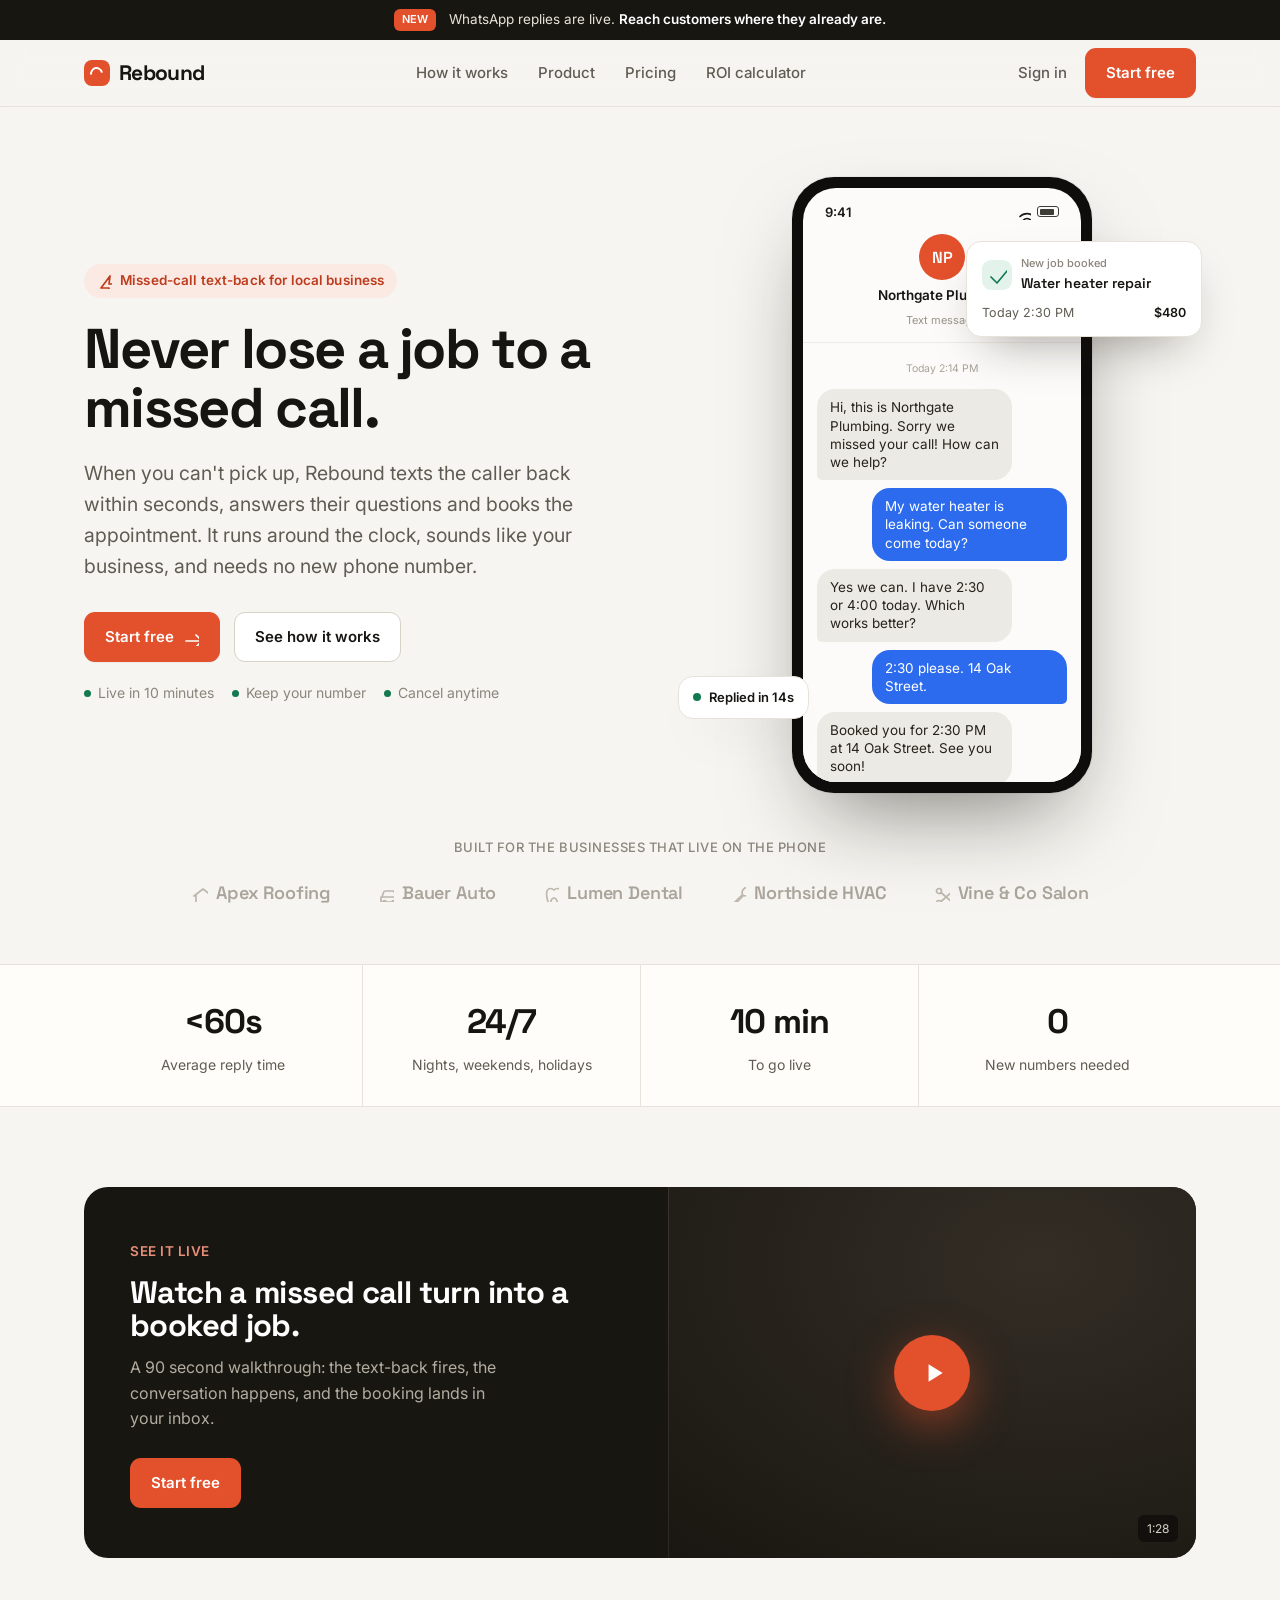
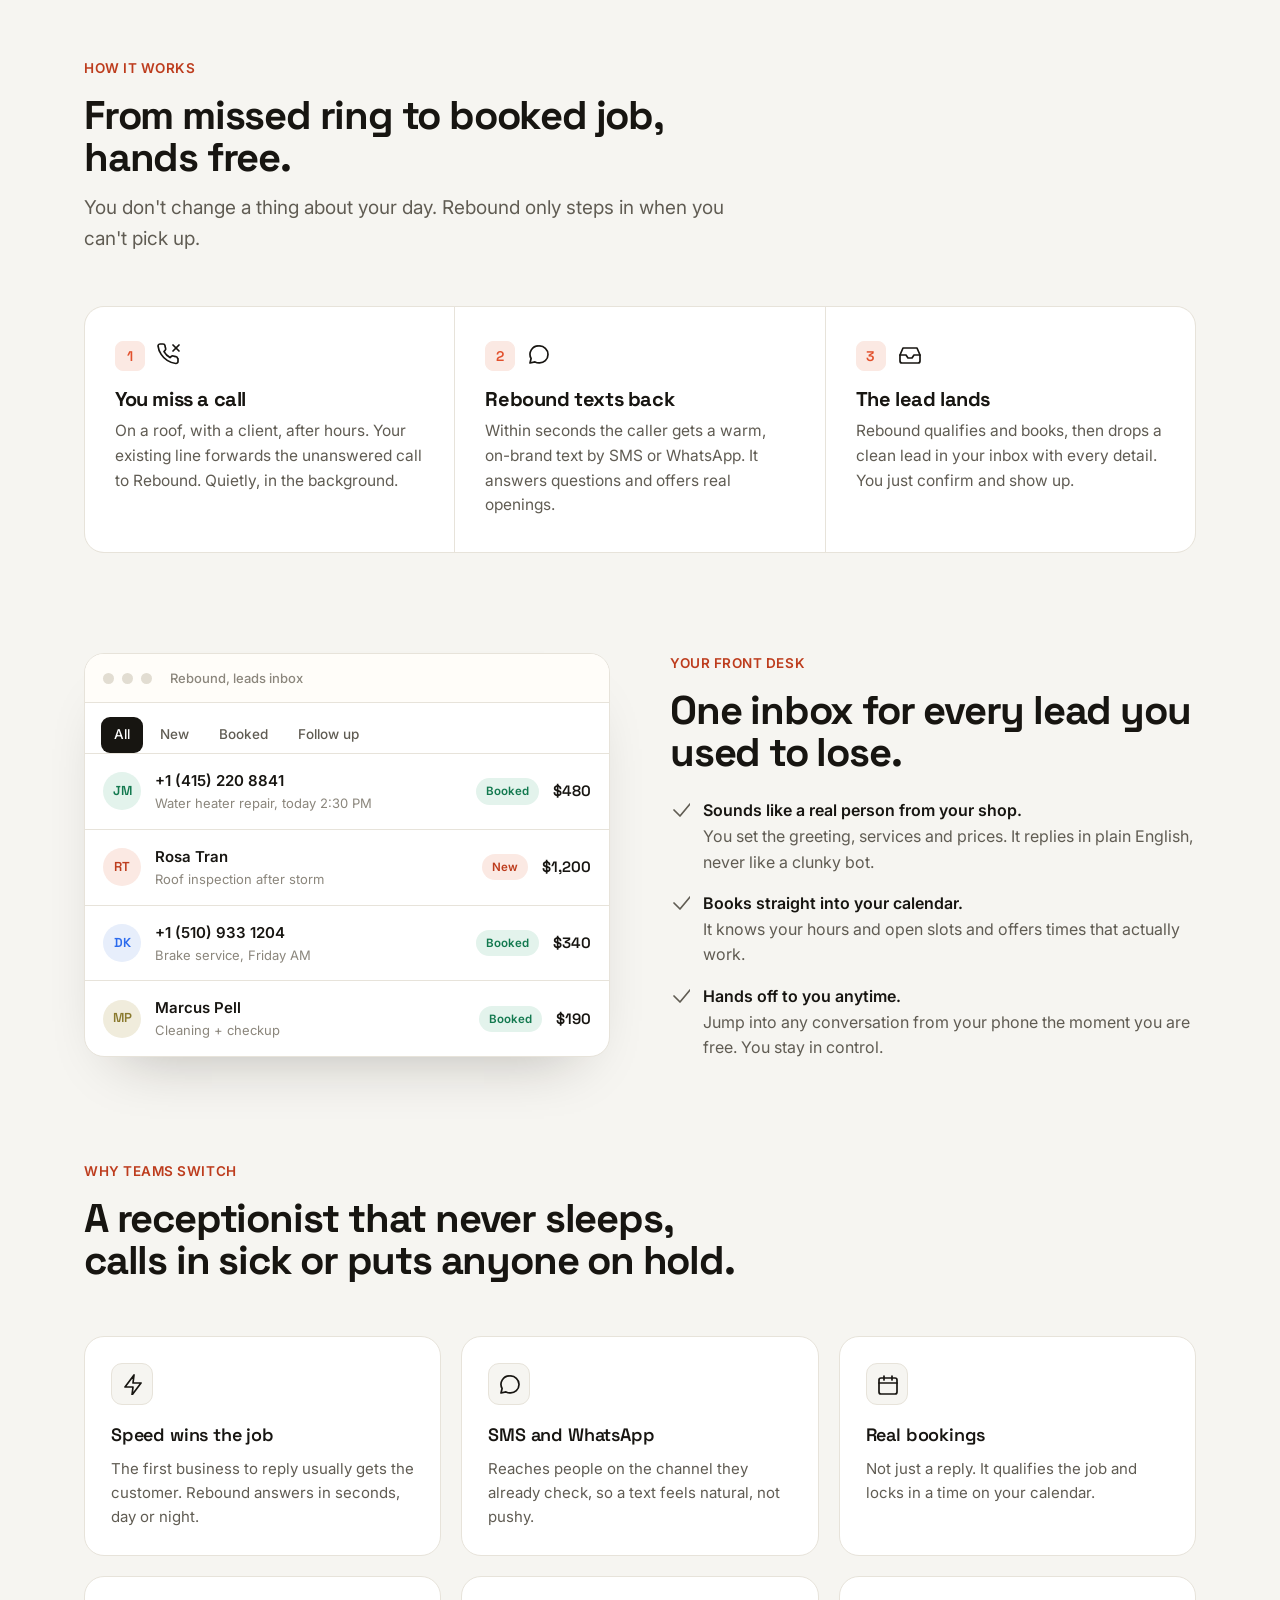
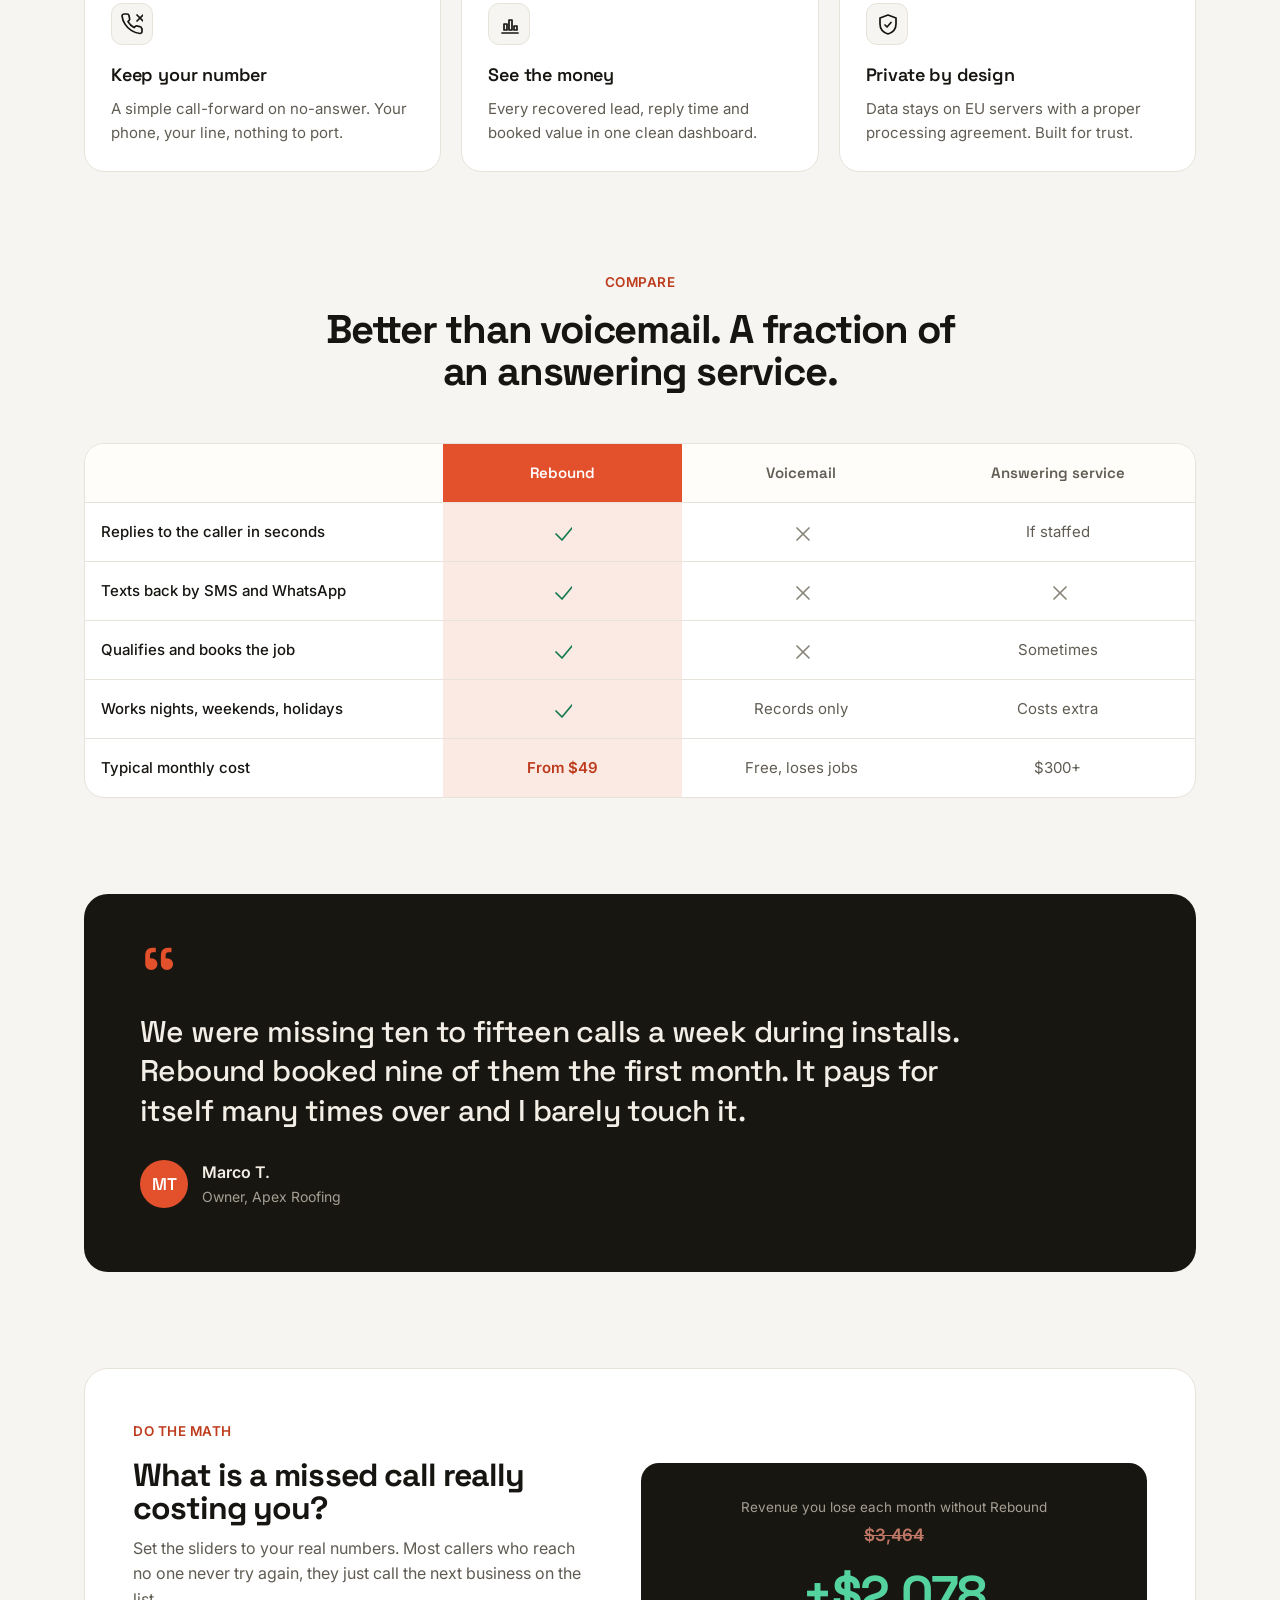
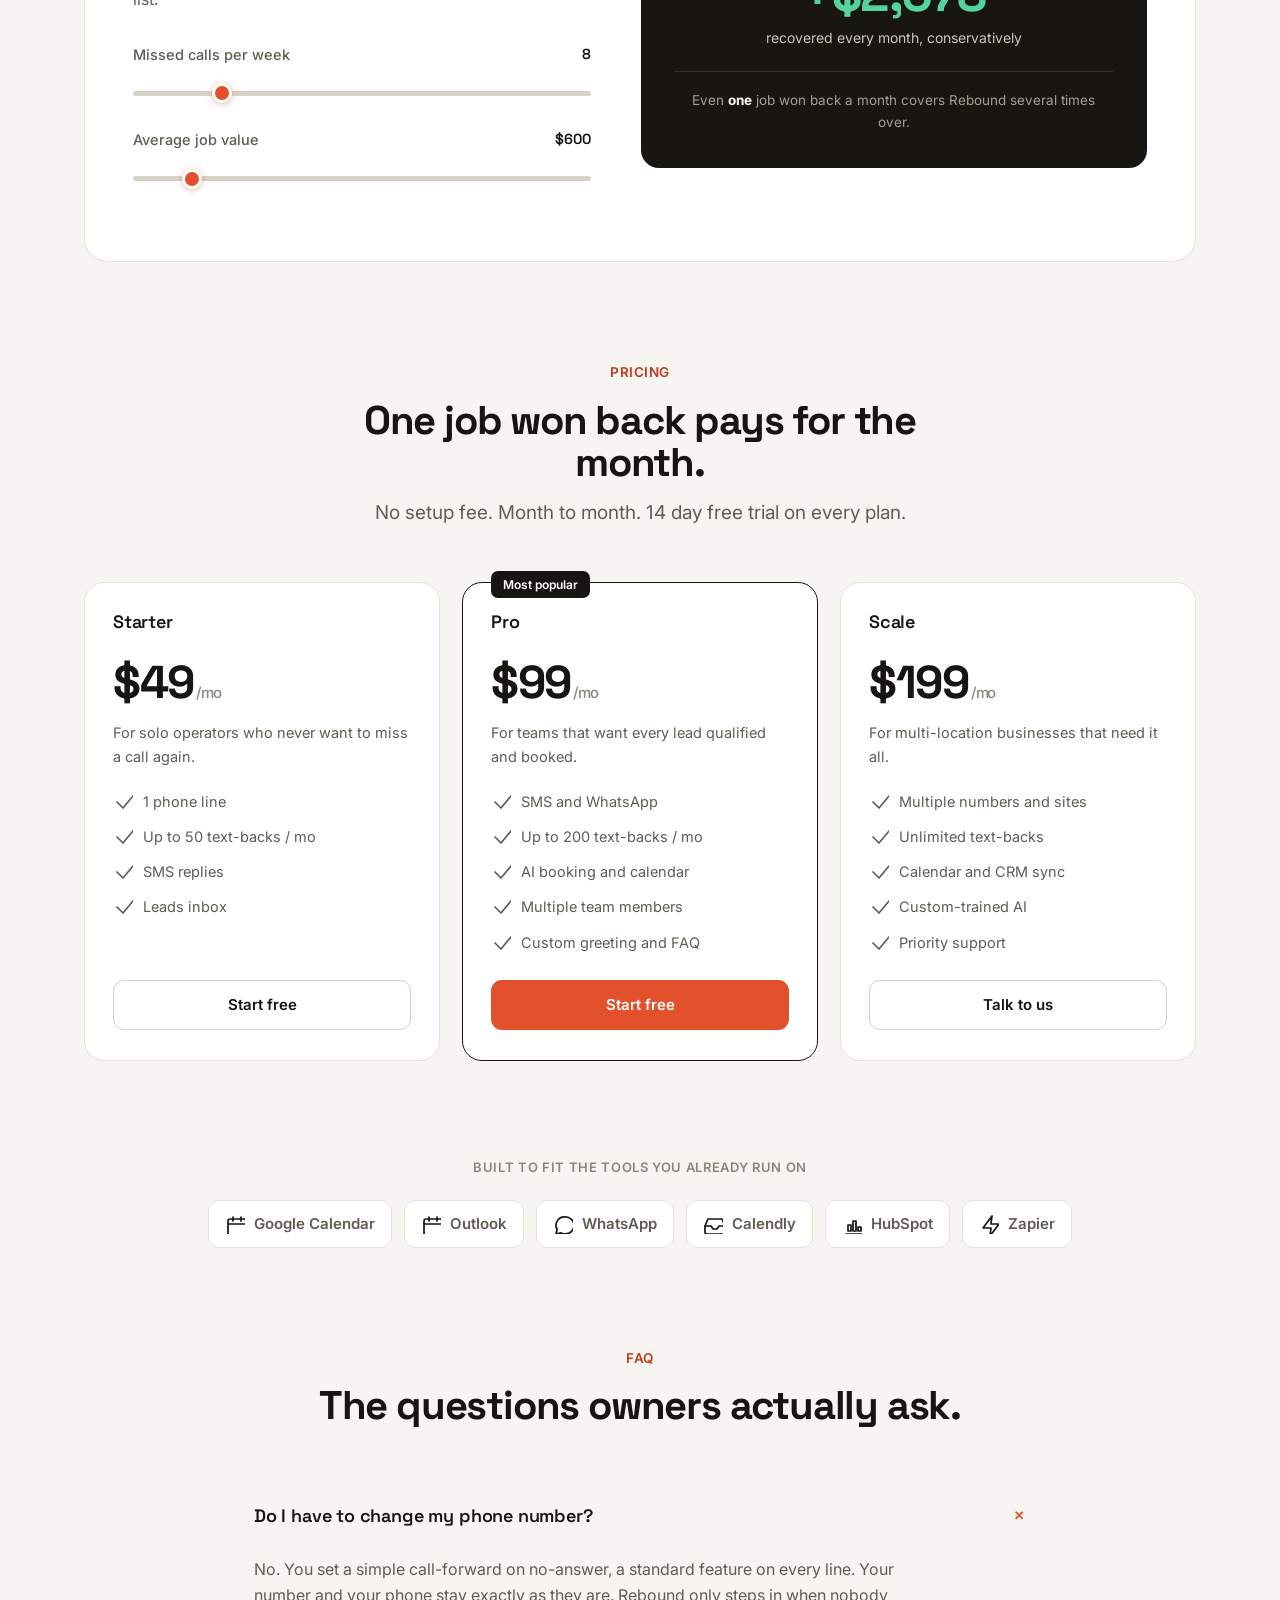
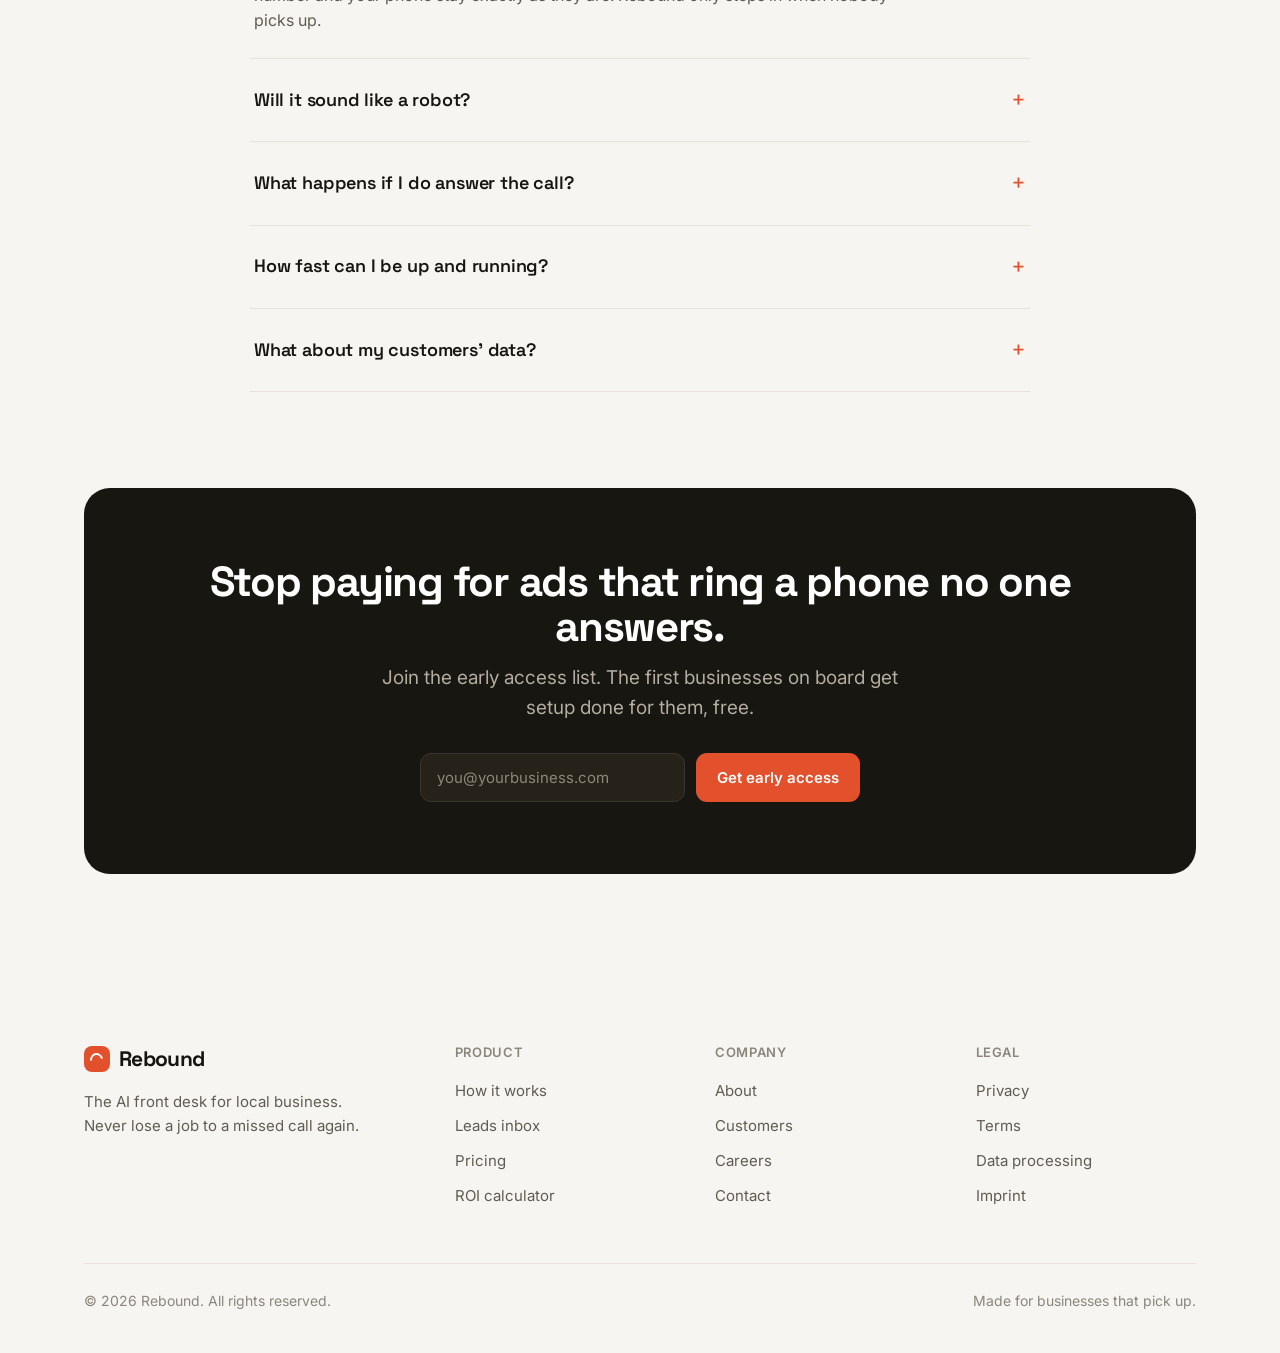
==== index.html @ f041dcb1 "Add Rebound landing page Co-Authored-By: Claude Opus 4.8 <noreply@anthropic.com>" ====
<!DOCTYPE html>
<html lang="en">
<head>
<meta charset="utf-8">
<meta name="viewport" content="width=device-width, initial-scale=1">
<title>Rebound - Never lose a job to a missed call</title>
<meta name="description" content="When you can't pick up, Rebound texts the caller back in seconds, answers their questions and books the job. Works 24/7, sounds like your business, no new phone number.">
<link rel="preconnect" href="https://fonts.googleapis.com">
<link rel="preconnect" href="https://fonts.gstatic.com" crossorigin>
<link href="https://fonts.googleapis.com/css2?family=Inter:wght@400;500;600&family=Space+Grotesk:wght@500;600;700&display=swap" rel="stylesheet">
<style>
  :root{
    --paper:#f6f5f1; --surface:#fff; --raise:#fffdf9;
    --ink:#171511; --ink2:#605c53; --ink3:#8b867c;
    --line:#e7e3da; --line2:#d8d3c7;
    --accent:#e2502c; --accent-d:#bd3c1d; --accent-soft:#fbe9e3;
    --money:#13794f; --money-soft:#e3f3ec;
    --dark:#181611; --dark2:#211e18;
    --r:14px; --rl:20px;
    --disp:"Space Grotesk",-apple-system,Segoe UI,sans-serif;
    --sans:"Inter",-apple-system,BlinkMacSystemFont,Segoe UI,Roboto,sans-serif;
  }
  *{box-sizing:border-box;margin:0;padding:0}
  html{scroll-behavior:smooth}
  body{font-family:var(--sans);color:var(--ink);background:var(--paper);line-height:1.6;
    -webkit-font-smoothing:antialiased;font-size:17px}
  a{color:inherit;text-decoration:none}
  .wrap{max-width:1160px;margin:0 auto;padding:0 24px}
  h1,h2,h3,.disp{font-family:var(--disp);letter-spacing:-.02em;font-weight:700;line-height:1.05}
  .ico{width:20px;height:20px;stroke:currentColor;stroke-width:1.7;fill:none;stroke-linecap:round;stroke-linejoin:round;flex:none}

  .btn{display:inline-flex;align-items:center;gap:8px;font-family:var(--sans);font-weight:600;
    font-size:15px;padding:12px 20px;border-radius:11px;border:1px solid transparent;cursor:pointer;
    transition:transform .12s ease, background .12s, box-shadow .12s;white-space:nowrap}
  .btn.primary{background:var(--accent);color:#fff;box-shadow:0 1px 0 rgba(0,0,0,.04)}
  .btn.primary:hover{background:var(--accent-d);transform:translateY(-1px)}
  .btn.line{background:var(--surface);color:var(--ink);border-color:var(--line2)}
  .btn.line:hover{border-color:var(--ink3);transform:translateY(-1px)}
  .btn.ghost{background:transparent;color:var(--ink);padding-left:0}

  .anno{background:var(--dark);color:#e8e4da;font-size:13.5px;text-align:center;padding:9px 16px}
  .anno b{color:#fff;font-weight:600}
  .anno .tag{display:inline-block;background:var(--accent);color:#fff;font-size:11px;font-weight:600;
    padding:2px 8px;border-radius:6px;margin-right:9px;vertical-align:1px;letter-spacing:.02em}

  header.nav{position:sticky;top:0;z-index:60;background:rgba(246,245,241,.82);
    backdrop-filter:blur(12px);border-bottom:1px solid var(--line)}
  .nav .row{display:flex;align-items:center;justify-content:space-between;height:66px}
  .brand{display:flex;align-items:center;gap:9px;font-family:var(--disp);font-weight:700;font-size:21px;letter-spacing:-.03em}
  .brand .mk{width:26px;height:26px;border-radius:8px;background:var(--accent);position:relative;flex:none}
  .brand .mk::after{content:"";position:absolute;inset:7px 7px auto auto;width:9px;height:9px;border:2.5px solid #fff;
    border-radius:50%;border-right-color:transparent;border-bottom-color:transparent;transform:rotate(35deg)}
  .menu{display:flex;align-items:center;gap:30px;font-size:15px;color:var(--ink2);font-weight:500}
  .menu a:hover{color:var(--ink)}
  .navcta{display:flex;align-items:center;gap:18px}
  .navcta .si{font-size:15px;font-weight:500;color:var(--ink2)}
  .navcta .si:hover{color:var(--ink)}
  @media(max-width:880px){.menu,.navcta .si{display:none}}

  .hero{padding:70px 0 30px}
  .hero .grid{display:grid;grid-template-columns:1.04fr .96fr;gap:54px;align-items:center}
  .eyebrow{display:inline-flex;align-items:center;gap:8px;font-size:13.5px;font-weight:600;color:var(--accent-d);
    background:var(--accent-soft);padding:6px 13px;border-radius:999px;letter-spacing:.01em}
  .hero h1{font-size:56px;margin:22px 0 20px;letter-spacing:-.03em}
  .hero .sub{font-size:19.5px;color:var(--ink2);max-width:540px;margin-bottom:30px}
  .hero .actions{display:flex;gap:14px;align-items:center;flex-wrap:wrap}
  .hero .micro{margin-top:20px;display:flex;gap:18px;flex-wrap:wrap;font-size:14px;color:var(--ink3)}
  .hero .micro span{display:flex;align-items:center;gap:7px}
  .dotok{width:7px;height:7px;border-radius:50%;background:var(--money)}
  @media(max-width:880px){.hero{padding:44px 0 10px}.hero .grid{grid-template-columns:1fr;gap:40px}.hero h1{font-size:40px}}

  .stage{position:relative;display:flex;justify-content:center;align-items:center;min-height:520px}
  .device{width:300px;background:#0e0d0b;border-radius:42px;padding:11px;box-shadow:0 40px 90px -30px rgba(24,20,12,.55), 0 0 0 1px rgba(0,0,0,.04)}
  .screen{background:#fcfbf9;border-radius:33px;overflow:hidden;height:594px;display:flex;flex-direction:column}
  .statusbar{display:flex;justify-content:space-between;align-items:center;padding:14px 22px 6px;font-size:13px;font-weight:600;color:#1c1a16}
  .statusbar .r{display:flex;gap:6px;align-items:center}
  .statusbar .bat{width:22px;height:11px;border:1.3px solid #1c1a16;border-radius:3px;position:relative;opacity:.85}
  .statusbar .bat::after{content:"";position:absolute;inset:1.5px;width:70%;background:#1c1a16;border-radius:1px}
  .msghead{display:flex;flex-direction:column;align-items:center;gap:5px;padding:6px 0 12px;border-bottom:1px solid #ececE6}
  .msghead .av{width:46px;height:46px;border-radius:50%;background:var(--accent);color:#fff;display:flex;
    align-items:center;justify-content:center;font-family:var(--disp);font-weight:600;font-size:16px}
  .msghead .nm{font-size:13.5px;font-weight:600}
  .msghead .st{font-size:11px;color:#9a958b}
  .thread{flex:1;padding:16px 14px;display:flex;flex-direction:column;gap:8px;overflow:hidden;background:#fcfbf9}
  .tstamp{align-self:center;font-size:10.5px;color:#a8a399;margin:2px 0 4px}
  .bub{max-width:78%;padding:9px 13px;font-size:13.5px;line-height:1.35;border-radius:18px}
  .bub.them{align-self:flex-start;background:#eceae4;color:#26231d;border-bottom-left-radius:5px}
  .bub.me{align-self:flex-end;background:#2c6bed;color:#fff;border-bottom-right-radius:5px}

  .float{position:absolute;background:var(--surface);border:1px solid var(--line);border-radius:15px;
    box-shadow:0 22px 50px -20px rgba(24,20,12,.4);padding:13px 15px;width:236px}
  .float.book{top:64px;right:-6px}
  .float .ft{display:flex;align-items:center;gap:9px;margin-bottom:8px}
  .float .ft .ic{width:30px;height:30px;border-radius:9px;background:var(--money-soft);color:var(--money);
    display:flex;align-items:center;justify-content:center;flex:none}
  .float .ft .lb{font-size:11px;color:var(--ink3);font-weight:500}
  .float .ft .vl{font-size:14px;font-weight:600;font-family:var(--disp)}
  .float .meta{font-size:12.5px;color:var(--ink2);display:flex;justify-content:space-between}
  .float .meta b{color:var(--ink);font-weight:600}
  .float.chip{bottom:74px;left:-10px;width:auto;display:flex;align-items:center;gap:8px;padding:10px 14px}
  .float.chip .p{width:8px;height:8px;border-radius:50%;background:var(--money);box-shadow:0 0 0 0 rgba(19,121,79,.5);animation:pulse 2s infinite}
  .float.chip span{font-size:13px;font-weight:600}
  @keyframes pulse{70%{box-shadow:0 0 0 9px rgba(19,121,79,0)}100%{box-shadow:0 0 0 0 rgba(19,121,79,0)}}
  @media(max-width:880px){.float.book{right:0}.float.chip{left:0}}

  .logos{padding:14px 0 56px}
  .logos p{text-align:center;font-size:13px;color:var(--ink3);font-weight:500;letter-spacing:.04em;text-transform:uppercase;margin-bottom:22px}
  .logos .strip{display:flex;flex-wrap:wrap;justify-content:center;gap:14px 46px;align-items:center}
  .logos .lg{font-family:var(--disp);font-weight:600;font-size:18px;color:#aaa49a;letter-spacing:-.01em;
    display:flex;align-items:center;gap:8px}
  .logos .lg .ico{width:17px;height:17px;stroke:#bdb7ac}

  .stats{border-top:1px solid var(--line);border-bottom:1px solid var(--line);background:var(--raise)}
  .stats .g{display:grid;grid-template-columns:repeat(4,1fr)}
  .stats .it{padding:30px 24px;text-align:center;border-left:1px solid var(--line)}
  .stats .it:first-child{border-left:0}
  .stats .n{font-family:var(--disp);font-size:34px;font-weight:700;letter-spacing:-.03em}
  .stats .l{font-size:14px;color:var(--ink2);margin-top:4px}
  @media(max-width:760px){.stats .g{grid-template-columns:repeat(2,1fr)}.stats .it:nth-child(3){border-left:0}.stats .it:nth-child(odd){border-left:0}.stats .it{border-top:1px solid var(--line)}.stats .it:nth-child(-n+2){border-top:0}}

  section{padding:96px 0}
  .lead-in{max-width:660px}
  .kicker{font-size:13.5px;font-weight:600;color:var(--accent-d);letter-spacing:.04em;text-transform:uppercase}
  h2.h{font-size:40px;margin:14px 0 14px;letter-spacing:-.03em}
  .lede{font-size:19px;color:var(--ink2)}

  .steps{display:grid;grid-template-columns:repeat(3,1fr);gap:1px;background:var(--line);
    border:1px solid var(--line);border-radius:var(--rl);overflow:hidden;margin-top:52px}
  .stp{background:var(--surface);padding:34px 30px}
  .stp .top{display:flex;align-items:center;gap:12px;margin-bottom:18px}
  .stp .num{font-family:var(--disp);font-size:14px;font-weight:600;color:var(--accent);
    width:30px;height:30px;border:1.5px solid var(--accent-soft);background:var(--accent-soft);border-radius:8px;
    display:flex;align-items:center;justify-content:center}
  .stp .ic{color:var(--ink)}
  .stp h3{font-size:20px;margin-bottom:9px}
  .stp p{color:var(--ink2);font-size:15.5px}
  @media(max-width:820px){.steps{grid-template-columns:1fr}}

  .feat{display:grid;grid-template-columns:1fr 1fr;gap:60px;align-items:center}
  .feat .copy ul{list-style:none;margin-top:24px;display:flex;flex-direction:column;gap:16px}
  .feat .copy li{display:flex;gap:13px;font-size:16px;color:var(--ink2)}
  .feat .copy li .ic{color:var(--accent);margin-top:3px}
  .feat .copy li b{color:var(--ink);font-weight:600;display:block;font-size:16px}
  @media(max-width:880px){.feat{grid-template-columns:1fr;gap:36px}}

  .panel{background:var(--surface);border:1px solid var(--line);border-radius:var(--rl);
    box-shadow:0 30px 60px -36px rgba(24,20,12,.32);overflow:hidden}
  .panel .bar{display:flex;align-items:center;gap:8px;padding:14px 18px;border-bottom:1px solid var(--line);background:var(--raise)}
  .panel .bar .d{width:11px;height:11px;border-radius:50%;background:#e2ddd2}
  .panel .bar .t{margin-left:10px;font-size:13px;color:var(--ink3);font-weight:500}
  .panel .tabs{display:flex;gap:4px;padding:14px 16px 0}
  .panel .tabs span{font-size:13.5px;font-weight:500;color:var(--ink2);padding:7px 13px;border-radius:9px}
  .panel .tabs span.on{background:var(--ink);color:#fff}
  .lead-row{display:flex;align-items:center;gap:14px;padding:15px 18px;border-top:1px solid var(--line)}
  .lead-row .av{width:38px;height:38px;border-radius:50%;display:flex;align-items:center;justify-content:center;
    font-family:var(--disp);font-weight:600;font-size:13px;flex:none}
  .lead-row .who{flex:1;min-width:0}
  .lead-row .who .nm{font-weight:600;font-size:15px}
  .lead-row .who .sv{font-size:13px;color:var(--ink3)}
  .lead-row .val{font-family:var(--disp);font-weight:600;font-size:15px}
  .pill{font-size:11.5px;font-weight:600;padding:4px 10px;border-radius:999px}
  .pill.booked{background:var(--money-soft);color:var(--money)}
  .pill.new{background:var(--accent-soft);color:var(--accent-d)}
  .av.a1{background:#e7eefb;color:#2c6bed}.av.a2{background:#fbe9e3;color:var(--accent-d)}
  .av.a3{background:#e3f3ec;color:var(--money)}.av.a4{background:#f0ecdc;color:#8a7a2e}

  .bento{display:grid;grid-template-columns:repeat(3,1fr);gap:20px;margin-top:54px}
  .card{background:var(--surface);border:1px solid var(--line);border-radius:var(--rl);padding:26px}
  .card .ic{width:42px;height:42px;border-radius:11px;background:var(--paper);border:1px solid var(--line);
    display:flex;align-items:center;justify-content:center;color:var(--ink);margin-bottom:16px}
  .card h4{font-size:18px;margin-bottom:7px;font-family:var(--disp);font-weight:600;letter-spacing:-.01em}
  .card p{font-size:15px;color:var(--ink2)}
  @media(max-width:820px){.bento{grid-template-columns:1fr}}

  .quote{background:var(--dark);color:#f3efe6;border-radius:24px;padding:64px 56px;position:relative}
  .quote .mark{font-family:var(--disp);font-size:90px;line-height:.5;color:var(--accent);height:40px;display:block}
  .quote blockquote{font-family:var(--disp);font-weight:500;font-size:30px;line-height:1.32;letter-spacing:-.02em;max-width:840px;margin:14px 0 30px}
  .quote .by{display:flex;align-items:center;gap:14px}
  .quote .by .av{width:48px;height:48px;border-radius:50%;background:var(--accent);color:#fff;
    display:flex;align-items:center;justify-content:center;font-family:var(--disp);font-weight:600}
  .quote .by .nm{font-weight:600;font-size:16px}
  .quote .by .rl{font-size:14px;color:#a59f93}
  @media(max-width:820px){.quote{padding:40px 28px}.quote blockquote{font-size:23px}}

  .roi{display:grid;grid-template-columns:.95fr 1.05fr;gap:50px;align-items:center;
    background:var(--surface);border:1px solid var(--line);border-radius:24px;padding:48px}
  .roi h2{font-size:32px;margin-bottom:10px}
  .roi .rs{color:var(--ink2);font-size:16px;margin-bottom:30px}
  .ctrl{margin-bottom:24px}
  .ctrl .lab{display:flex;justify-content:space-between;font-size:14.5px;font-weight:500;color:var(--ink2);margin-bottom:11px}
  .ctrl .lab b{font-family:var(--disp);font-weight:600;color:var(--ink)}
  .ctrl input[type=range]{-webkit-appearance:none;appearance:none;width:100%;height:5px;border-radius:5px;background:var(--line2);outline:none}
  .ctrl input[type=range]::-webkit-slider-thumb{-webkit-appearance:none;width:20px;height:20px;border-radius:50%;
    background:var(--accent);cursor:pointer;border:3px solid #fff;box-shadow:0 1px 6px rgba(226,80,44,.45)}
  .out{background:var(--dark);color:#fff;border-radius:18px;padding:34px;text-align:center}
  .out .sm{font-size:13.5px;color:#a59f93}
  .out .lost{font-size:17px;color:#e88e7a;font-weight:600;text-decoration:line-through;opacity:.8;margin:3px 0 20px}
  .out .big{font-family:var(--disp);font-size:50px;font-weight:700;color:#54d39f;letter-spacing:-.03em;line-height:1}
  .out .bl{font-size:14px;color:#cdc7bb;margin-top:8px}
  .out .nb{margin-top:22px;padding-top:18px;border-top:1px solid rgba(255,255,255,.12);font-size:13.5px;color:#a59f93}
  .out .nb b{color:#fff}
  @media(max-width:820px){.roi{grid-template-columns:1fr;padding:30px;gap:28px}}

  .prices{display:grid;grid-template-columns:repeat(3,1fr);gap:22px;margin-top:54px;align-items:stretch}
  .price{background:var(--surface);border:1px solid var(--line);border-radius:var(--rl);padding:30px 28px;display:flex;flex-direction:column}
  .price.pop{border:1.5px solid var(--ink);position:relative}
  .price .badge{position:absolute;top:-12px;left:28px;background:var(--ink);color:#fff;font-size:12px;font-weight:600;padding:4px 12px;border-radius:7px}
  .price h3{font-family:var(--disp);font-size:18px;font-weight:600;letter-spacing:-.01em}
  .price .amt{font-family:var(--disp);font-size:46px;font-weight:700;letter-spacing:-.03em;margin:14px 0 2px}
  .price .amt small{font-family:var(--sans);font-size:15px;font-weight:500;color:var(--ink3)}
  .price .ds{font-size:14.5px;color:var(--ink2);margin-bottom:22px;min-height:42px}
  .price ul{list-style:none;display:flex;flex-direction:column;gap:12px;margin-bottom:26px;flex:1}
  .price li{display:flex;gap:10px;font-size:14.5px;color:var(--ink2)}
  .price li .ic{width:18px;height:18px;color:var(--money);margin-top:2px}
  @media(max-width:820px){.prices{grid-template-columns:1fr}}

  .faq{max-width:780px;margin:48px auto 0}
  details{border-bottom:1px solid var(--line)}
  summary{cursor:pointer;list-style:none;display:flex;justify-content:space-between;align-items:center;gap:16px;
    padding:22px 4px;font-size:18px;font-weight:600;font-family:var(--disp);letter-spacing:-.01em}
  summary::-webkit-details-marker{display:none}
  summary .pm{color:var(--accent);font-size:24px;font-weight:400;transition:transform .2s}
  details[open] summary .pm{transform:rotate(45deg)}
  details p{padding:0 4px 24px;color:var(--ink2);font-size:16px;max-width:680px}

  .cta-final{background:var(--dark);color:#fff;border-radius:26px;padding:72px 40px;text-align:center;position:relative;overflow:hidden}
  .cta-final h2{font-size:42px;margin-bottom:14px;letter-spacing:-.03em}
  .cta-final p{color:#b3ada1;font-size:19px;max-width:560px;margin:0 auto 30px}
  .signup{display:flex;gap:11px;max-width:440px;margin:0 auto;flex-wrap:wrap;justify-content:center}
  .signup input{flex:1;min-width:230px;padding:14px 16px;border-radius:11px;border:1px solid #3a352d;
    background:#262219;color:#fff;font-size:15px;font-family:var(--sans);outline:none}
  .signup input::placeholder{color:#8d877b}
  .signup input:focus{border-color:var(--accent)}
  .okmsg{display:none;color:#54d39f;font-weight:600;margin-top:18px}

  footer{padding:72px 0 40px}
  .foot{display:grid;grid-template-columns:1.5fr 1fr 1fr 1fr;gap:40px;padding-bottom:44px;border-bottom:1px solid var(--line)}
  .foot .col h5{font-size:13px;text-transform:uppercase;letter-spacing:.05em;color:var(--ink3);margin-bottom:16px;font-weight:600}
  .foot .col a{display:block;font-size:15px;color:var(--ink2);margin-bottom:11px}
  .foot .col a:hover{color:var(--ink)}
  .foot .about p{font-size:15px;color:var(--ink2);margin:14px 0;max-width:280px}
  .foot-bot{display:flex;justify-content:space-between;align-items:center;padding-top:26px;font-size:14px;color:var(--ink3);flex-wrap:wrap;gap:12px}
  @media(max-width:760px){.foot{grid-template-columns:1fr 1fr}.foot .about{grid-column:1/-1}}

  .demo{background:var(--dark);border-radius:24px;overflow:hidden;display:grid;grid-template-columns:1.05fr .95fr;align-items:stretch}
  .demo .txt{padding:50px 46px}
  .demo .txt .kicker{color:#e88e7a}
  .demo .txt h2{font-size:31px;color:#fff;margin:12px 0 14px;letter-spacing:-.02em}
  .demo .txt p{color:#b3ada1;font-size:16px;margin-bottom:26px;max-width:380px}
  .demo .poster{position:relative;min-height:300px;background:radial-gradient(120% 120% at 70% 20%,#332d25,#16140f);display:flex;align-items:center;justify-content:center;border-left:1px solid rgba(255,255,255,.06)}
  .demo .play{width:76px;height:76px;border-radius:50%;background:var(--accent);display:flex;align-items:center;justify-content:center;cursor:pointer;box-shadow:0 14px 44px rgba(226,80,44,.5);transition:transform .15s}
  .demo .play:hover{transform:scale(1.06)}
  .demo .play svg{width:26px;height:26px;fill:#fff;stroke:none;margin-left:4px}
  .demo .dur{position:absolute;bottom:16px;right:18px;font-size:12px;color:#d8d2c6;background:rgba(0,0,0,.45);padding:4px 9px;border-radius:6px}
  @media(max-width:820px){.demo{grid-template-columns:1fr}.demo .poster{min-height:200px}.demo .txt{padding:34px 28px}}

  .compare{margin-top:50px;border:1px solid var(--line);border-radius:var(--rl);overflow:hidden;background:var(--surface)}
  .crow{display:grid;grid-template-columns:1.5fr 1fr 1fr 1.15fr}
  .crow>div{padding:17px 16px;border-top:1px solid var(--line);font-size:15px;display:flex;align-items:center;justify-content:center;text-align:center;color:var(--ink2);gap:7px}
  .crow>div:first-child{justify-content:flex-start;text-align:left;color:var(--ink);font-weight:500}
  .crow.head>div{border-top:0;font-family:var(--disp);font-weight:600;color:var(--ink2);background:var(--raise);font-size:15px}
  .crow .me{background:var(--accent-soft);color:var(--accent-d);font-weight:600}
  .crow.head .me{background:var(--accent);color:#fff}
  .cyes{color:var(--money)}.cno{color:var(--ink3)}
  @media(max-width:760px){.crow{grid-template-columns:1.3fr .85fr .8fr 1fr}.crow>div{padding:11px 6px;font-size:11.5px}}

  .integ{text-align:center}
  .integ p{font-size:13px;color:var(--ink3);text-transform:uppercase;letter-spacing:.05em;font-weight:600;margin-bottom:22px}
  .integ .chips{display:flex;flex-wrap:wrap;justify-content:center;gap:12px}
  .chip2{display:flex;align-items:center;gap:9px;border:1px solid var(--line);background:var(--surface);border-radius:11px;padding:11px 16px;font-weight:600;font-size:15px;color:var(--ink2)}
  .chip2 .ico{color:var(--ink)}
</style>
</head>
<body>

<div class="anno"><span class="tag">NEW</span> WhatsApp replies are live. <b>Reach customers where they already are.</b></div>

<header class="nav"><div class="wrap"><div class="row">
  <div class="brand"><span class="mk"></span>Rebound</div>
  <nav class="menu">
    <a href="#how">How it works</a>
    <a href="#product">Product</a>
    <a href="#pricing">Pricing</a>
    <a href="#roi">ROI calculator</a>
  </nav>
  <div class="navcta">
    <a href="#start" class="si">Sign in</a>
    <a href="#start" class="btn primary">Start free</a>
  </div>
</div></div></header>

<section class="hero"><div class="wrap"><div class="grid">
  <div>
    <span class="eyebrow"><svg class="ico" style="width:15px;height:15px"><use href="#i-bolt"/></svg> Missed-call text-back for local business</span>
    <h1>Never lose a job to a missed call.</h1>
    <p class="sub">When you can't pick up, Rebound texts the caller back within seconds, answers their questions and books the appointment. It runs around the clock, sounds like your business, and needs no new phone number.</p>
    <div class="actions">
      <a href="#start" class="btn primary">Start free<svg class="ico" style="width:17px;height:17px"><use href="#i-arrow"/></svg></a>
      <a href="#how" class="btn line">See how it works</a>
    </div>
    <div class="micro">
      <span><span class="dotok"></span> Live in 10 minutes</span>
      <span><span class="dotok"></span> Keep your number</span>
      <span><span class="dotok"></span> Cancel anytime</span>
    </div>
  </div>
  <div class="stage">
    <div class="device"><div class="screen">
      <div class="statusbar"><span>9:41</span><div class="r"><svg class="ico" style="width:16px;height:16px;stroke:#1c1a16"><use href="#i-wifi"/></svg><span class="bat"></span></div></div>
      <div class="msghead"><div class="av">NP</div><div class="nm">Northgate Plumbing</div><div class="st">Text message</div></div>
      <div class="thread">
        <div class="tstamp">Today 2:14 PM</div>
        <div class="bub them">Hi, this is Northgate Plumbing. Sorry we missed your call! How can we help?</div>
        <div class="bub me">My water heater is leaking. Can someone come today?</div>
        <div class="bub them">Yes we can. I have 2:30 or 4:00 today. Which works better?</div>
        <div class="bub me">2:30 please. 14 Oak Street.</div>
        <div class="bub them">Booked you for 2:30 PM at 14 Oak Street. See you soon!</div>
      </div>
    </div></div>
    <div class="float book">
      <div class="ft"><div class="ic"><svg class="ico"><use href="#i-check"/></svg></div>
        <div><div class="lb">New job booked</div><div class="vl">Water heater repair</div></div></div>
      <div class="meta"><span>Today 2:30 PM</span><b>$480</b></div>
    </div>
    <div class="float chip"><span class="p"></span><span>Replied in 14s</span></div>
  </div>
</div></div></section>

<div class="logos"><div class="wrap">
  <p>Built for the businesses that live on the phone</p>
  <div class="strip">
    <span class="lg"><svg class="ico"><use href="#i-home"/></svg>Apex Roofing</span>
    <span class="lg"><svg class="ico"><use href="#i-car"/></svg>Bauer Auto</span>
    <span class="lg"><svg class="ico"><use href="#i-tooth"/></svg>Lumen Dental</span>
    <span class="lg"><svg class="ico"><use href="#i-wrench"/></svg>Northside HVAC</span>
    <span class="lg"><svg class="ico"><use href="#i-scissors"/></svg>Vine &amp; Co Salon</span>
  </div>
</div></div>

<div class="stats"><div class="wrap"><div class="g">
  <div class="it"><div class="n">&lt;60s</div><div class="l">Average reply time</div></div>
  <div class="it"><div class="n">24/7</div><div class="l">Nights, weekends, holidays</div></div>
  <div class="it"><div class="n">10 min</div><div class="l">To go live</div></div>
  <div class="it"><div class="n">0</div><div class="l">New numbers needed</div></div>
</div></div></div>

<section style="padding:80px 0 0"><div class="wrap">
  <div class="demo">
    <div class="txt">
      <span class="kicker">See it live</span>
      <h2>Watch a missed call turn into a booked job.</h2>
      <p>A 90 second walkthrough: the text-back fires, the conversation happens, and the booking lands in your inbox.</p>
      <a href="#start" class="btn primary">Start free</a>
    </div>
    <div class="poster">
      <div class="play" onclick="document.getElementById('start').scrollIntoView()"><svg viewBox="0 0 24 24"><polygon points="7 4 20 12 7 20"/></svg></div>
      <span class="dur">1:28</span>
    </div>
  </div>
</div></section>

<section id="how"><div class="wrap">
  <div class="lead-in">
    <span class="kicker">How it works</span>
    <h2 class="h">From missed ring to booked job, hands free.</h2>
    <p class="lede">You don't change a thing about your day. Rebound only steps in when you can't pick up.</p>
  </div>
  <div class="steps">
    <div class="stp">
      <div class="top"><span class="num">1</span><svg class="ico" style="width:26px;height:26px"><use href="#i-phone-off"/></svg></div>
      <h3>You miss a call</h3>
      <p>On a roof, with a client, after hours. Your existing line forwards the unanswered call to Rebound. Quietly, in the background.</p>
    </div>
    <div class="stp">
      <div class="top"><span class="num">2</span><svg class="ico" style="width:26px;height:26px"><use href="#i-chat"/></svg></div>
      <h3>Rebound texts back</h3>
      <p>Within seconds the caller gets a warm, on-brand text by SMS or WhatsApp. It answers questions and offers real openings.</p>
    </div>
    <div class="stp">
      <div class="top"><span class="num">3</span><svg class="ico" style="width:26px;height:26px"><use href="#i-inbox"/></svg></div>
      <h3>The lead lands</h3>
      <p>Rebound qualifies and books, then drops a clean lead in your inbox with every detail. You just confirm and show up.</p>
    </div>
  </div>
</div></section>

<section id="product" style="padding-top:0"><div class="wrap">
  <div class="feat">
    <div class="visual">
      <div class="panel">
        <div class="bar"><span class="d"></span><span class="d"></span><span class="d"></span><span class="t">Rebound, leads inbox</span></div>
        <div class="tabs"><span class="on">All</span><span>New</span><span>Booked</span><span>Follow up</span></div>
        <div class="lead-row"><div class="av a3">JM</div><div class="who"><div class="nm">+1 (415) 220 8841</div><div class="sv">Water heater repair, today 2:30 PM</div></div><span class="pill booked">Booked</span><div class="val">$480</div></div>
        <div class="lead-row"><div class="av a2">RT</div><div class="who"><div class="nm">Rosa Tran</div><div class="sv">Roof inspection after storm</div></div><span class="pill new">New</span><div class="val">$1,200</div></div>
        <div class="lead-row"><div class="av a1">DK</div><div class="who"><div class="nm">+1 (510) 933 1204</div><div class="sv">Brake service, Friday AM</div></div><span class="pill booked">Booked</span><div class="val">$340</div></div>
        <div class="lead-row"><div class="av a4">MP</div><div class="who"><div class="nm">Marcus Pell</div><div class="sv">Cleaning + checkup</div></div><span class="pill booked">Booked</span><div class="val">$190</div></div>
      </div>
    </div>
    <div class="copy">
      <span class="kicker">Your front desk</span>
      <h2 class="h">One inbox for every lead you used to lose.</h2>
      <ul>
        <li><svg class="ico"><use href="#i-check"/></svg><span><b>Sounds like a real person from your shop.</b>You set the greeting, services and prices. It replies in plain English, never like a clunky bot.</span></li>
        <li><svg class="ico"><use href="#i-check"/></svg><span><b>Books straight into your calendar.</b>It knows your hours and open slots and offers times that actually work.</span></li>
        <li><svg class="ico"><use href="#i-check"/></svg><span><b>Hands off to you anytime.</b>Jump into any conversation from your phone the moment you are free. You stay in control.</span></li>
      </ul>
    </div>
  </div>
</div></section>

<section style="padding-top:0"><div class="wrap">
  <div class="lead-in">
    <span class="kicker">Why teams switch</span>
    <h2 class="h">A receptionist that never sleeps, calls in sick or puts anyone on hold.</h2>
  </div>
  <div class="bento">
    <div class="card"><div class="ic"><svg class="ico" style="width:22px;height:22px"><use href="#i-bolt"/></svg></div><h4>Speed wins the job</h4><p>The first business to reply usually gets the customer. Rebound answers in seconds, day or night.</p></div>
    <div class="card"><div class="ic"><svg class="ico" style="width:22px;height:22px"><use href="#i-chat"/></svg></div><h4>SMS and WhatsApp</h4><p>Reaches people on the channel they already check, so a text feels natural, not pushy.</p></div>
    <div class="card"><div class="ic"><svg class="ico" style="width:22px;height:22px"><use href="#i-calendar"/></svg></div><h4>Real bookings</h4><p>Not just a reply. It qualifies the job and locks in a time on your calendar.</p></div>
    <div class="card"><div class="ic"><svg class="ico" style="width:22px;height:22px"><use href="#i-phone-off"/></svg></div><h4>Keep your number</h4><p>A simple call-forward on no-answer. Your phone, your line, nothing to port.</p></div>
    <div class="card"><div class="ic"><svg class="ico" style="width:22px;height:22px"><use href="#i-chart"/></svg></div><h4>See the money</h4><p>Every recovered lead, reply time and booked value in one clean dashboard.</p></div>
    <div class="card"><div class="ic"><svg class="ico" style="width:22px;height:22px"><use href="#i-shield"/></svg></div><h4>Private by design</h4><p>Data stays on EU servers with a proper processing agreement. Built for trust.</p></div>
  </div>
</div></section>

<section style="padding-top:0"><div class="wrap">
  <div class="lead-in" style="margin:0 auto;text-align:center">
    <span class="kicker">Compare</span>
    <h2 class="h">Better than voicemail. A fraction of an answering service.</h2>
  </div>
  <div class="compare">
    <div class="crow head"><div></div><div class="me">Rebound</div><div>Voicemail</div><div>Answering service</div></div>
    <div class="crow"><div>Replies to the caller in seconds</div><div class="me"><svg class="ico cyes"><use href="#i-check"/></svg></div><div><svg class="ico cno"><use href="#i-x"/></svg></div><div>If staffed</div></div>
    <div class="crow"><div>Texts back by SMS and WhatsApp</div><div class="me"><svg class="ico cyes"><use href="#i-check"/></svg></div><div><svg class="ico cno"><use href="#i-x"/></svg></div><div><svg class="ico cno"><use href="#i-x"/></svg></div></div>
    <div class="crow"><div>Qualifies and books the job</div><div class="me"><svg class="ico cyes"><use href="#i-check"/></svg></div><div><svg class="ico cno"><use href="#i-x"/></svg></div><div>Sometimes</div></div>
    <div class="crow"><div>Works nights, weekends, holidays</div><div class="me"><svg class="ico cyes"><use href="#i-check"/></svg></div><div>Records only</div><div>Costs extra</div></div>
    <div class="crow"><div>Typical monthly cost</div><div class="me">From $49</div><div>Free, loses jobs</div><div>$300+</div></div>
  </div>
</div></section>

<section style="padding-top:0"><div class="wrap">
  <div class="quote">
    <span class="mark">&ldquo;</span>
    <blockquote>We were missing ten to fifteen calls a week during installs. Rebound booked nine of them the first month. It pays for itself many times over and I barely touch it.</blockquote>
    <div class="by"><div class="av">MT</div><div><div class="nm">Marco T.</div><div class="rl">Owner, Apex Roofing</div></div></div>
  </div>
</div></section>

<section id="roi" style="padding-top:0"><div class="wrap">
  <div class="roi">
    <div>
      <span class="kicker">Do the math</span>
      <h2 class="h">What is a missed call really costing you?</h2>
      <p class="rs">Set the sliders to your real numbers. Most callers who reach no one never try again, they just call the next business on the list.</p>
      <div class="ctrl"><div class="lab">Missed calls per week <b id="v1">8</b></div><input id="calls" type="range" min="1" max="40" value="8"></div>
      <div class="ctrl"><div class="lab">Average job value <b id="v2">$600</b></div><input id="value" type="range" min="50" max="5000" step="50" value="600"></div>
    </div>
    <div class="out">
      <div class="sm">Revenue you lose each month without Rebound</div>
      <div class="lost" id="lost">$3,464</div>
      <div class="big" id="recover">+$2,078</div>
      <div class="bl">recovered every month, conservatively</div>
      <div class="nb">Even <b>one</b> job won back a month covers Rebound several times over.</div>
    </div>
  </div>
</div></section>

<section id="pricing" style="padding-top:0"><div class="wrap">
  <div class="lead-in" style="margin:0 auto;text-align:center">
    <span class="kicker">Pricing</span>
    <h2 class="h">One job won back pays for the month.</h2>
    <p class="lede">No setup fee. Month to month. 14 day free trial on every plan.</p>
  </div>
  <div class="prices">
    <div class="price">
      <h3>Starter</h3>
      <div class="amt">$49<small> /mo</small></div>
      <div class="ds">For solo operators who never want to miss a call again.</div>
      <ul>
        <li><svg class="ico"><use href="#i-check"/></svg>1 phone line</li>
        <li><svg class="ico"><use href="#i-check"/></svg>Up to 50 text-backs / mo</li>
        <li><svg class="ico"><use href="#i-check"/></svg>SMS replies</li>
        <li><svg class="ico"><use href="#i-check"/></svg>Leads inbox</li>
      </ul>
      <a href="#start" class="btn line" style="justify-content:center">Start free</a>
    </div>
    <div class="price pop">
      <span class="badge">Most popular</span>
      <h3>Pro</h3>
      <div class="amt">$99<small> /mo</small></div>
      <div class="ds">For teams that want every lead qualified and booked.</div>
      <ul>
        <li><svg class="ico"><use href="#i-check"/></svg>SMS and WhatsApp</li>
        <li><svg class="ico"><use href="#i-check"/></svg>Up to 200 text-backs / mo</li>
        <li><svg class="ico"><use href="#i-check"/></svg>AI booking and calendar</li>
        <li><svg class="ico"><use href="#i-check"/></svg>Multiple team members</li>
        <li><svg class="ico"><use href="#i-check"/></svg>Custom greeting and FAQ</li>
      </ul>
      <a href="#start" class="btn primary" style="justify-content:center">Start free</a>
    </div>
    <div class="price">
      <h3>Scale</h3>
      <div class="amt">$199<small> /mo</small></div>
      <div class="ds">For multi-location businesses that need it all.</div>
      <ul>
        <li><svg class="ico"><use href="#i-check"/></svg>Multiple numbers and sites</li>
        <li><svg class="ico"><use href="#i-check"/></svg>Unlimited text-backs</li>
        <li><svg class="ico"><use href="#i-check"/></svg>Calendar and CRM sync</li>
        <li><svg class="ico"><use href="#i-check"/></svg>Custom-trained AI</li>
        <li><svg class="ico"><use href="#i-check"/></svg>Priority support</li>
      </ul>
      <a href="#start" class="btn line" style="justify-content:center">Talk to us</a>
    </div>
  </div>
</div></section>

<section style="padding-top:0"><div class="wrap"><div class="integ">
  <p>Built to fit the tools you already run on</p>
  <div class="chips">
    <span class="chip2"><svg class="ico"><use href="#i-calendar"/></svg>Google Calendar</span>
    <span class="chip2"><svg class="ico"><use href="#i-calendar"/></svg>Outlook</span>
    <span class="chip2"><svg class="ico"><use href="#i-chat"/></svg>WhatsApp</span>
    <span class="chip2"><svg class="ico"><use href="#i-inbox"/></svg>Calendly</span>
    <span class="chip2"><svg class="ico"><use href="#i-chart"/></svg>HubSpot</span>
    <span class="chip2"><svg class="ico"><use href="#i-bolt"/></svg>Zapier</span>
  </div>
</div></div></section>

<section style="padding-top:0"><div class="wrap">
  <div class="lead-in" style="margin:0 auto;text-align:center">
    <span class="kicker">FAQ</span>
    <h2 class="h">The questions owners actually ask.</h2>
  </div>
  <div class="faq">
    <details open><summary>Do I have to change my phone number?<span class="pm">+</span></summary><p>No. You set a simple call-forward on no-answer, a standard feature on every line. Your number and your phone stay exactly as they are. Rebound only steps in when nobody picks up.</p></details>
    <details><summary>Will it sound like a robot?<span class="pm">+</span></summary><p>No. You give it your greeting, services and common questions, and it replies in natural language in your business's voice. You see every message and can take over any conversation instantly.</p></details>
    <details><summary>What happens if I do answer the call?<span class="pm">+</span></summary><p>Nothing changes. Rebound only reacts to calls you miss. If you pick up, it stays out of the way completely.</p></details>
    <details><summary>How fast can I be up and running?<span class="pm">+</span></summary><p>About ten minutes. Connect your number, turn on forwarding, set your greeting, done. We will walk you through it on a short call if you want.</p></details>
    <details><summary>What about my customers' data?<span class="pm">+</span></summary><p>All data is stored on EU servers and processed under a proper data processing agreement. Privacy is a first-class feature, not an afterthought.</p></details>
  </div>
</div></section>

<section id="start" style="padding-top:0"><div class="wrap">
  <div class="cta-final">
    <h2>Stop paying for ads that ring a phone no one answers.</h2>
    <p>Join the early access list. The first businesses on board get setup done for them, free.</p>
    <form class="signup" id="suf"><input type="email" id="email" placeholder="you@yourbusiness.com" required><button type="submit" class="btn primary">Get early access</button></form>
    <div class="okmsg" id="ok">Thanks. We will be in touch shortly.</div>
  </div>
</div></section>

<footer><div class="wrap">
  <div class="foot">
    <div class="col about">
      <div class="brand"><span class="mk"></span>Rebound</div>
      <p>The AI front desk for local business. Never lose a job to a missed call again.</p>
    </div>
    <div class="col"><h5>Product</h5><a href="#how">How it works</a><a href="#product">Leads inbox</a><a href="#pricing">Pricing</a><a href="#roi">ROI calculator</a></div>
    <div class="col"><h5>Company</h5><a href="#start">About</a><a href="#start">Customers</a><a href="#start">Careers</a><a href="#start">Contact</a></div>
    <div class="col"><h5>Legal</h5><a href="#start">Privacy</a><a href="#start">Terms</a><a href="#start">Data processing</a><a href="#start">Imprint</a></div>
  </div>
  <div class="foot-bot"><span>© 2026 Rebound. All rights reserved.</span><span>Made for businesses that pick up.</span></div>
</div></footer>

<svg width="0" height="0" style="position:absolute" aria-hidden="true"><defs>
  <g id="i-bolt"><polyline points="13 2 4 14 12 14 11 22 20 10 12 10 13 2"/></g>
  <g id="i-arrow"><line x1="4" y1="12" x2="20" y2="12"/><polyline points="14 6 20 12 14 18"/></g>
  <g id="i-check"><polyline points="4 12 10 18 20 6"/></g>
  <g id="i-phone-off"><path d="M16 2l6 6"/><path d="M22 2l-6 6"/><path d="M21 15.5v3a2 2 0 0 1-2.2 2 19.8 19.8 0 0 1-8.6-3.1 19.5 19.5 0 0 1-6-6A19.8 19.8 0 0 1 1 2.8 2 2 0 0 1 3 1h3a2 2 0 0 1 2 1.7c.1.9.3 1.8.6 2.6a2 2 0 0 1-.5 2.1L7 8.6a16 16 0 0 0 6 6l1.2-1.1a2 2 0 0 1 2.1-.5c.8.3 1.7.5 2.6.6a2 2 0 0 1 1.7 2"/></g>
  <g id="i-chat"><path d="M21 11.5a8.4 8.4 0 0 1-9 8.4 9 9 0 0 1-4-1L3 20l1.1-4.5A8.4 8.4 0 0 1 12 3a8.4 8.4 0 0 1 9 8.5z"/></g>
  <g id="i-inbox"><path d="M22 12h-6l-2 3h-4l-2-3H2"/><path d="M5 5h14l3 7v6a2 2 0 0 1-2 2H4a2 2 0 0 1-2-2v-6z"/></g>
  <g id="i-calendar"><rect x="3" y="5" width="18" height="16" rx="2"/><line x1="3" y1="10" x2="21" y2="10"/><line x1="8" y1="3" x2="8" y2="7"/><line x1="16" y1="3" x2="16" y2="7"/></g>
  <g id="i-chart"><line x1="4" y1="20" x2="20" y2="20"/><rect x="6" y="11" width="3" height="6"/><rect x="11" y="7" width="3" height="10"/><rect x="16" y="13" width="3" height="4"/></g>
  <g id="i-shield"><path d="M12 2l8 3v6c0 5-3.4 8.5-8 10-4.6-1.5-8-5-8-10V5z"/><polyline points="9 12 11 14 15 9.5"/></g>
  <g id="i-home"><path d="M3 11l9-7 9 7"/><path d="M5 10v10h14V10"/></g>
  <g id="i-car"><path d="M5 12l1.5-4.5A2 2 0 0 1 8.4 6h7.2a2 2 0 0 1 1.9 1.5L19 12"/><path d="M4 12h16v5H4z"/><circle cx="7.5" cy="17" r="1.4"/><circle cx="16.5" cy="17" r="1.4"/></g>
  <g id="i-tooth"><path d="M12 5c-2-2-5-2-6.5 0C4 7 4.5 11 5.5 15c.6 2.4 1 4 2 4s1.2-2 1.7-3.5S10.7 13 12 13s2.3 1 2.8 2.5S15.4 19 16.5 19s1.4-1.6 2-4c1-4 1.5-8 0-10C17 3 14 3 12 5z"/></g>
  <g id="i-wrench"><path d="M21 4a5 5 0 0 1-6.5 6.5L5 20l-1-1 9.5-9.5A5 5 0 0 1 20 3z"/></g>
  <g id="i-scissors"><circle cx="6" cy="6" r="2.5"/><circle cx="6" cy="18" r="2.5"/><line x1="8" y1="7.5" x2="20" y2="18"/><line x1="8" y1="16.5" x2="20" y2="6"/></g>
  <g id="i-wifi"><path d="M5 12.5a10 10 0 0 1 14 0"/><path d="M8.5 16a5 5 0 0 1 7 0"/><line x1="12" y1="19.5" x2="12" y2="19.5"/></g>
  <g id="i-x"><line x1="6" y1="6" x2="18" y2="18"/><line x1="18" y1="6" x2="6" y2="18"/></g>
</defs></svg>

<script>
const calls=document.getElementById('calls'),value=document.getElementById('value');
const v1=document.getElementById('v1'),v2=document.getElementById('v2');
const lost=document.getElementById('lost'),recover=document.getElementById('recover');
const usd=n=>'$'+Math.round(n).toLocaleString('en-US');
function calc(){
  const c=+calls.value, val=+value.value;
  const perMonth=c*4.33;
  const recovered=perMonth*0.10*val;
  const lostRev=recovered/0.6;
  v1.textContent=c;
  v2.textContent='$'+val.toLocaleString('en-US');
  lost.textContent=usd(lostRev);
  recover.textContent='+'+usd(recovered);
}
calls.value='8';value.value='600';
calls.oninput=calc;value.oninput=calc;calc();
const FORM_ENDPOINT=''; // paste your Formspree endpoint here, e.g. https://formspree.io/f/xxxxxxx
document.getElementById('suf').onsubmit=async function(e){
  e.preventDefault();
  const email=document.getElementById('email').value;
  if(FORM_ENDPOINT){
    try{await fetch(FORM_ENDPOINT,{method:'POST',headers:{'Accept':'application/json','Content-Type':'application/json'},body:JSON.stringify({email})});}catch(_){}
  }
  this.style.display='none';
  document.getElementById('ok').style.display='block';
};
</script>
</body>
</html>
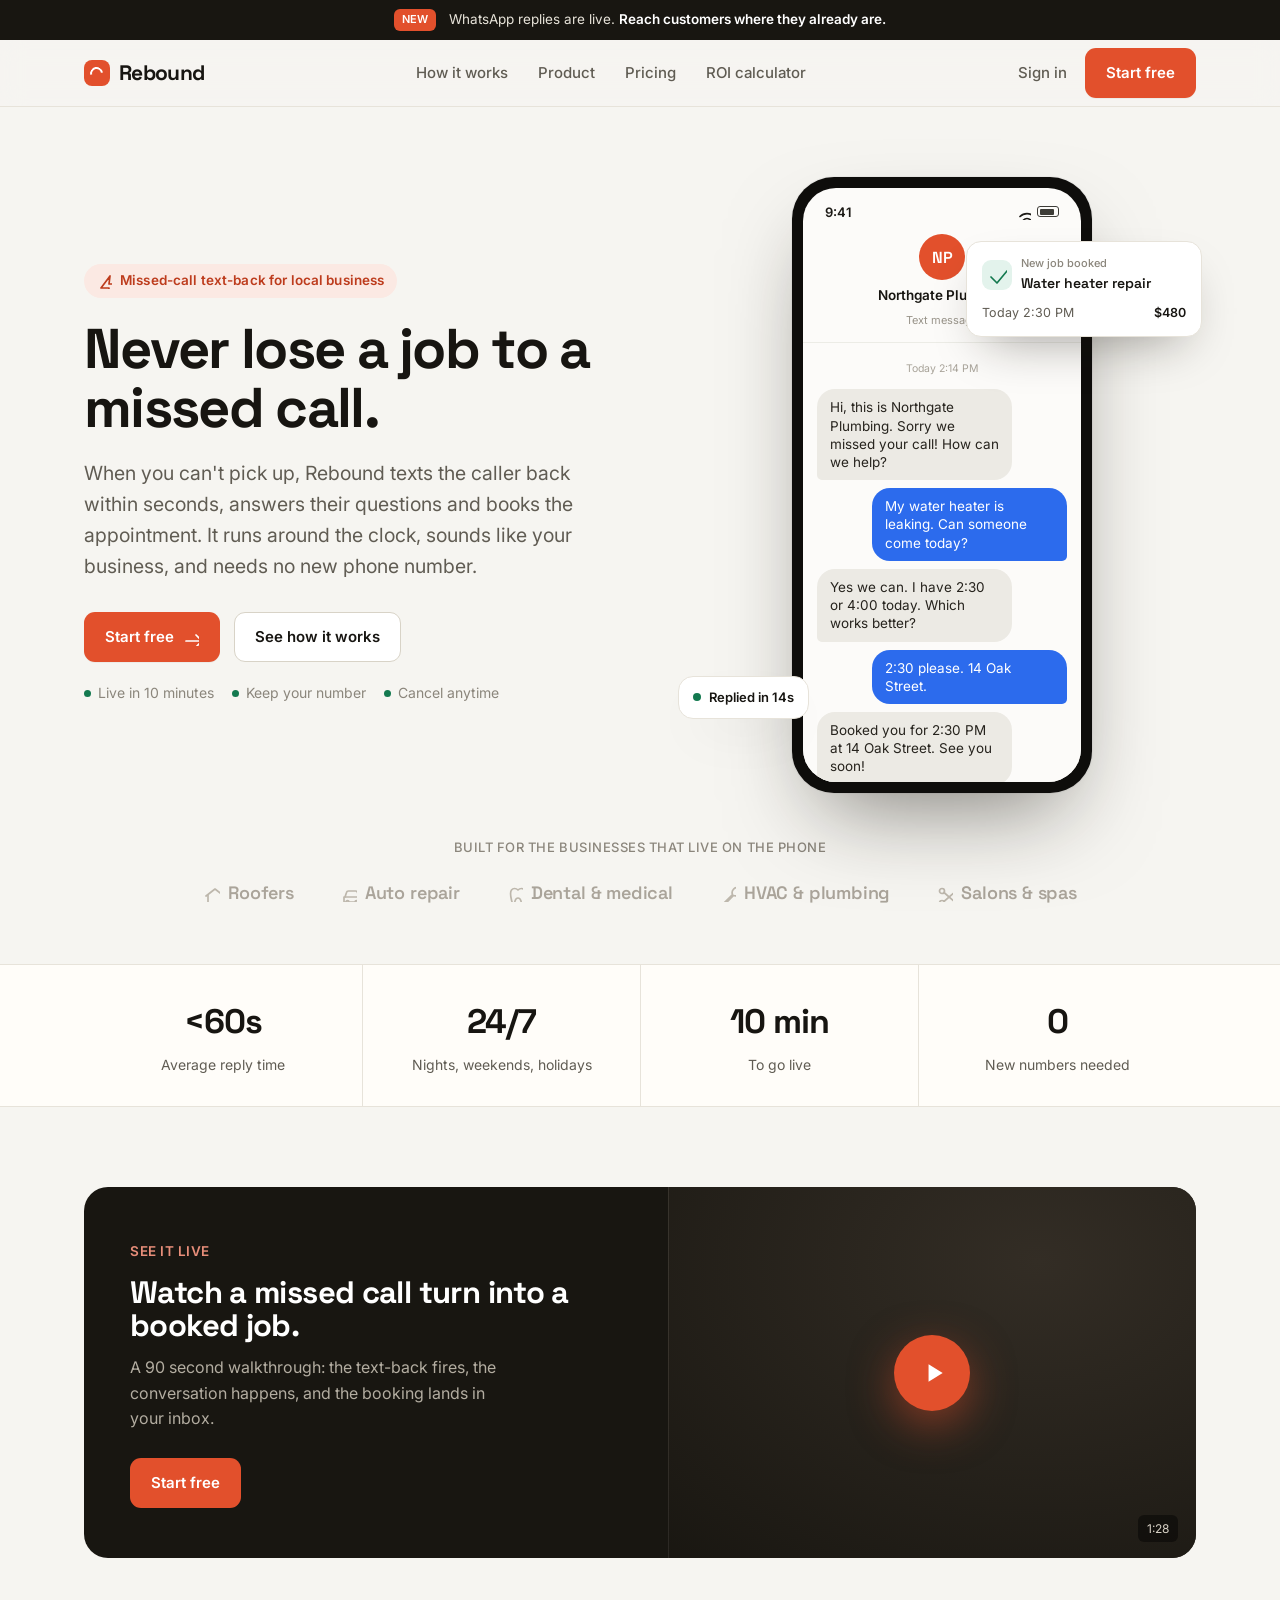
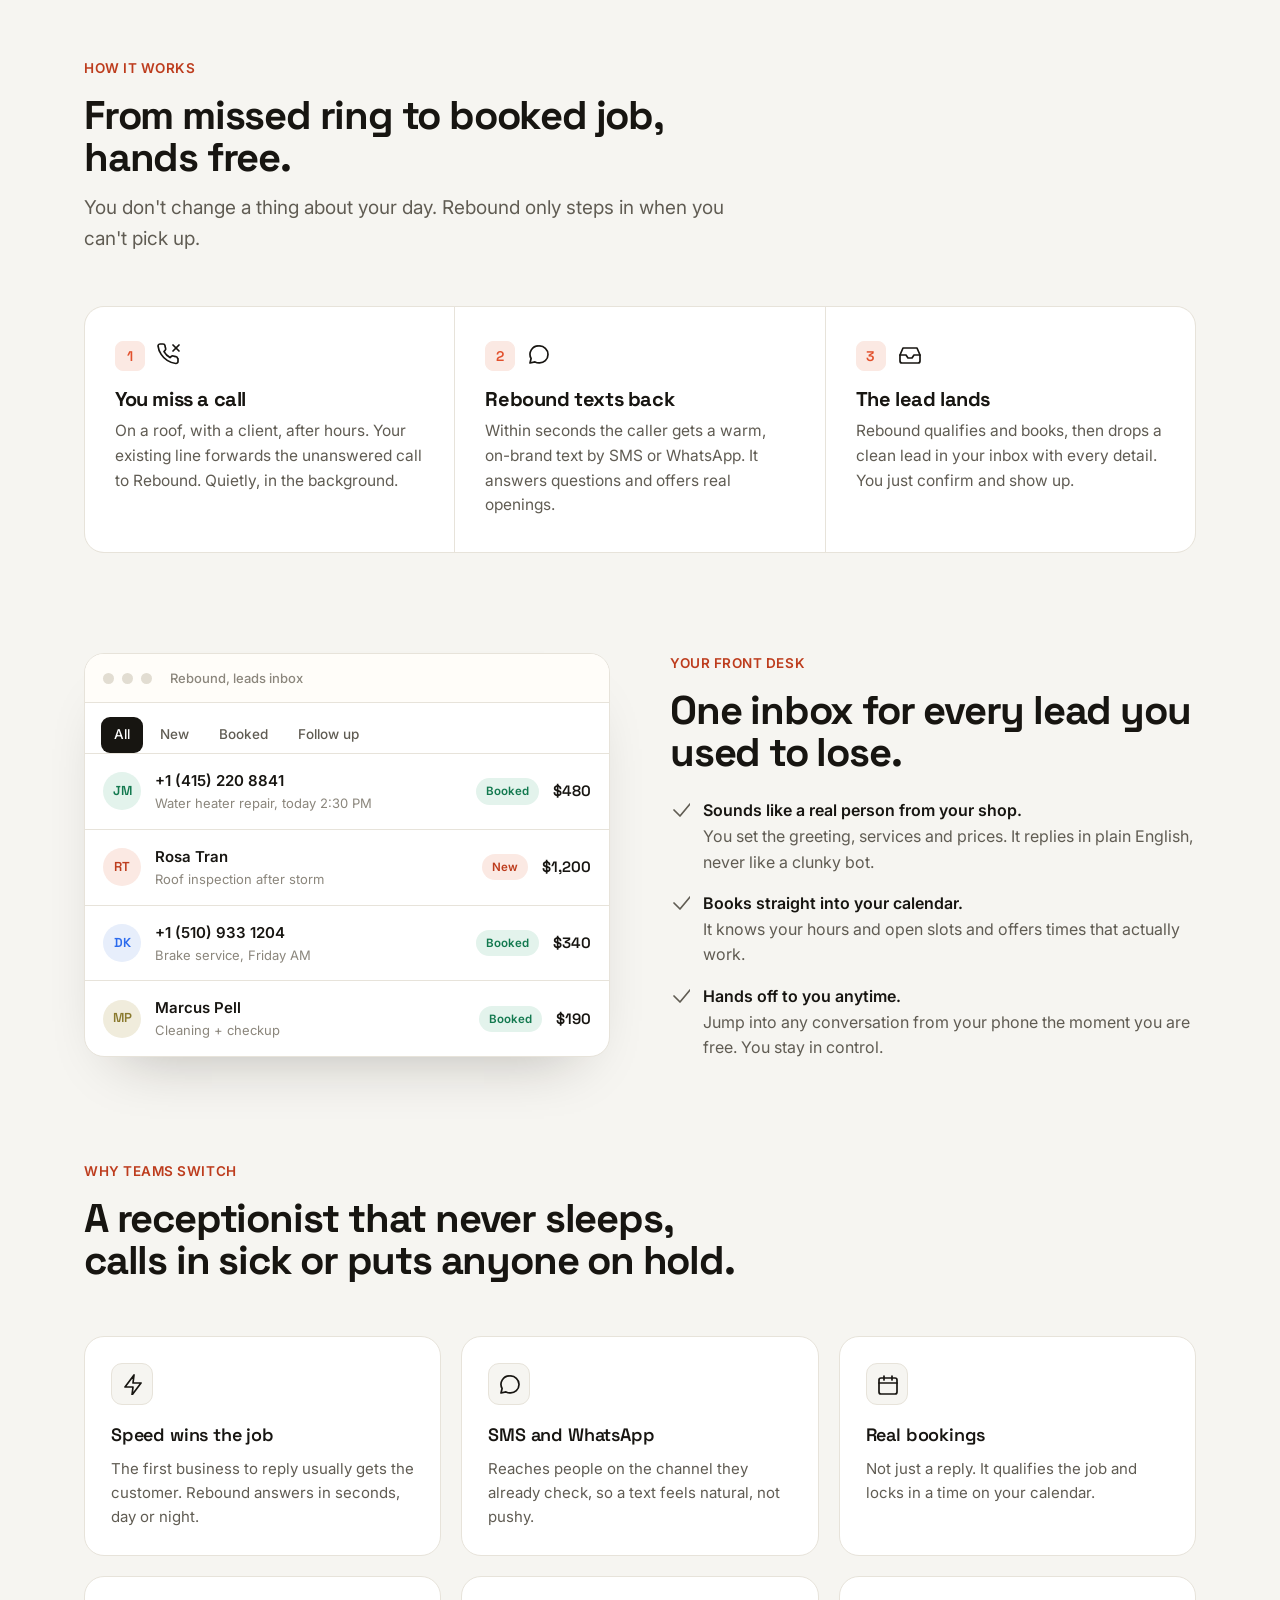
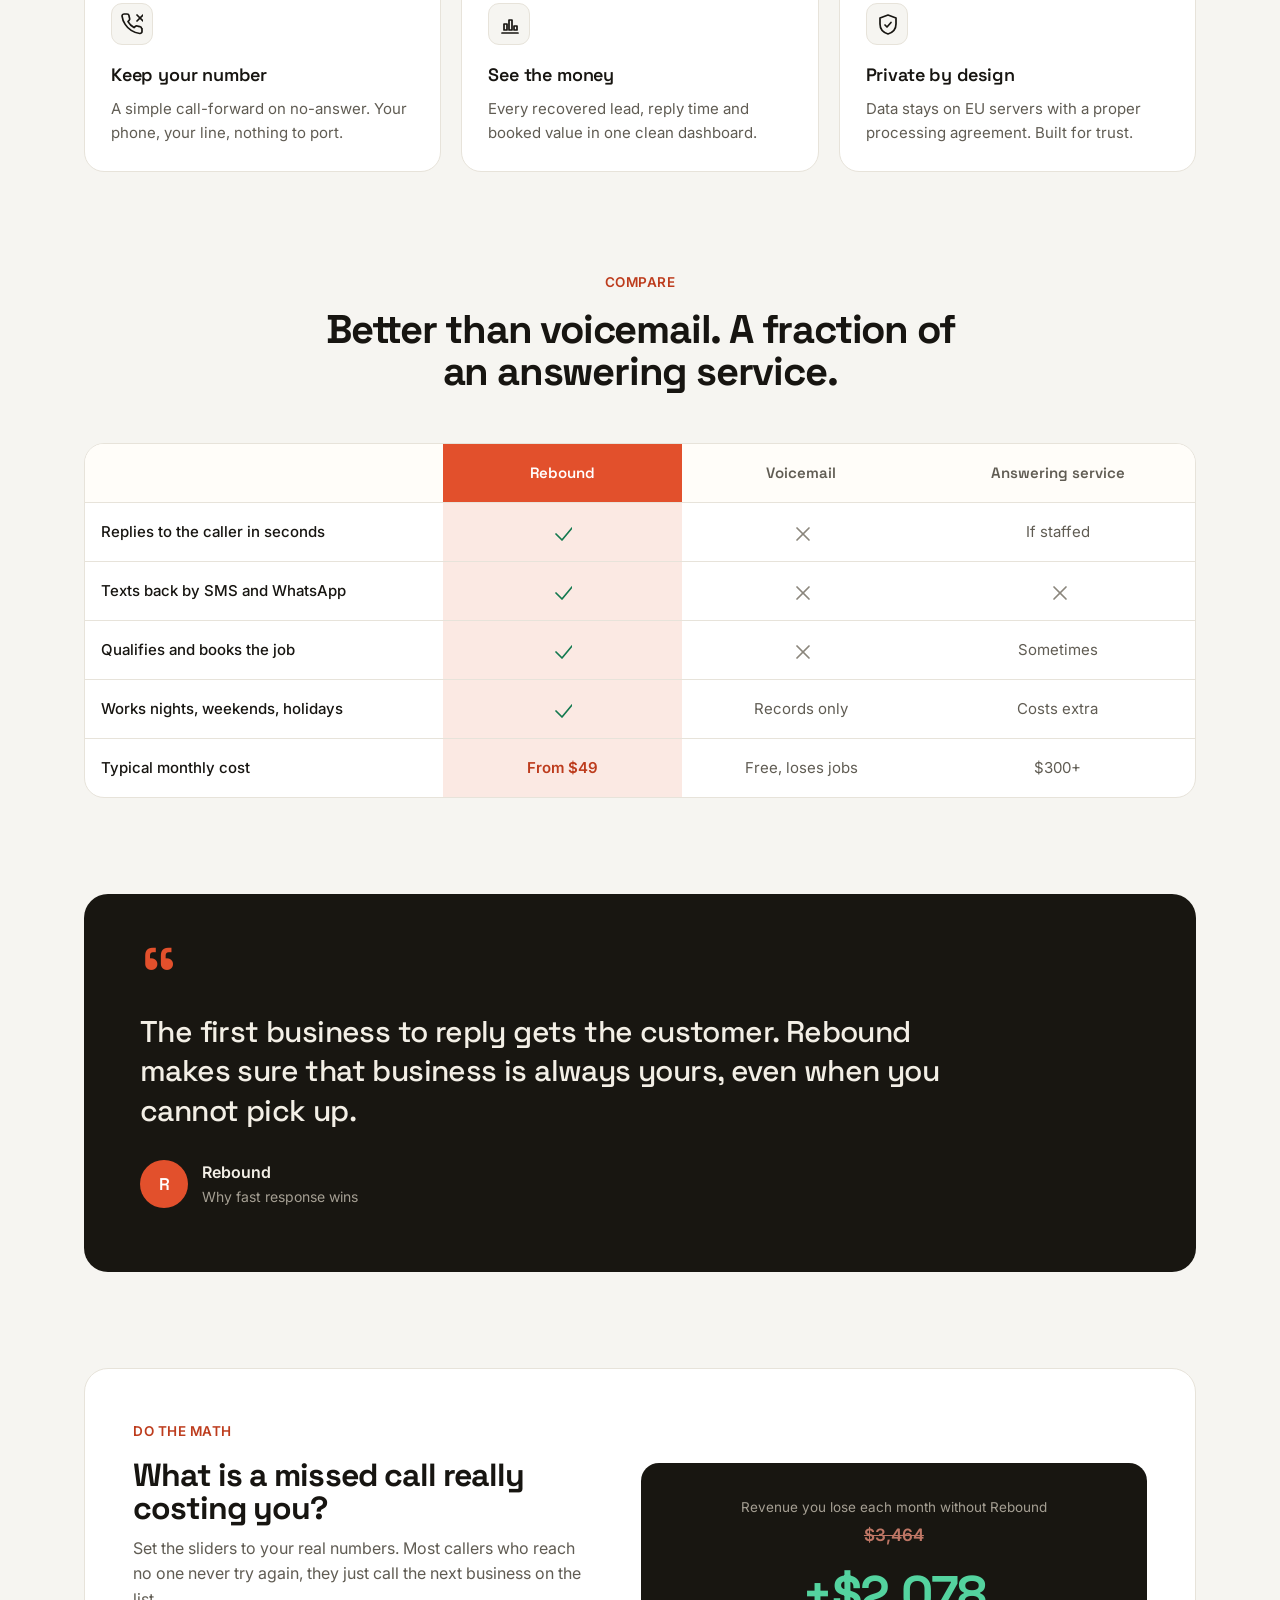
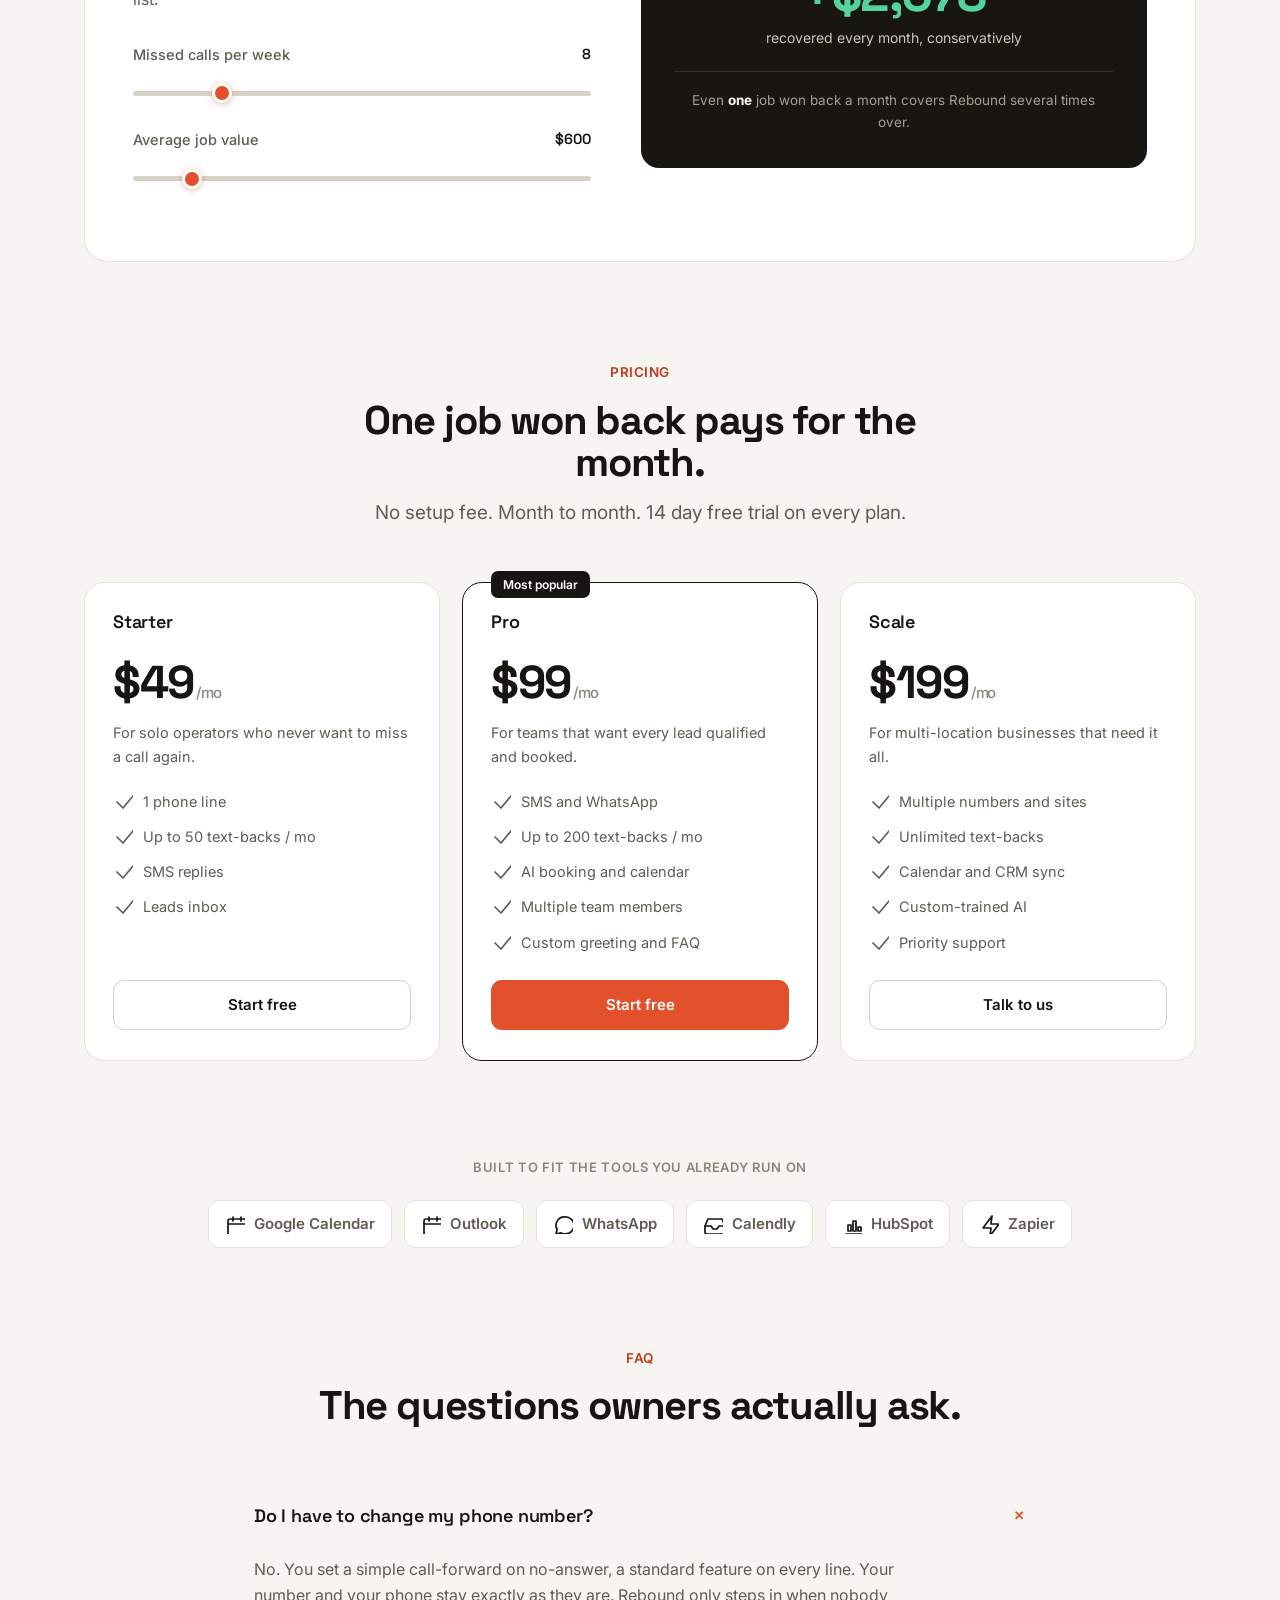
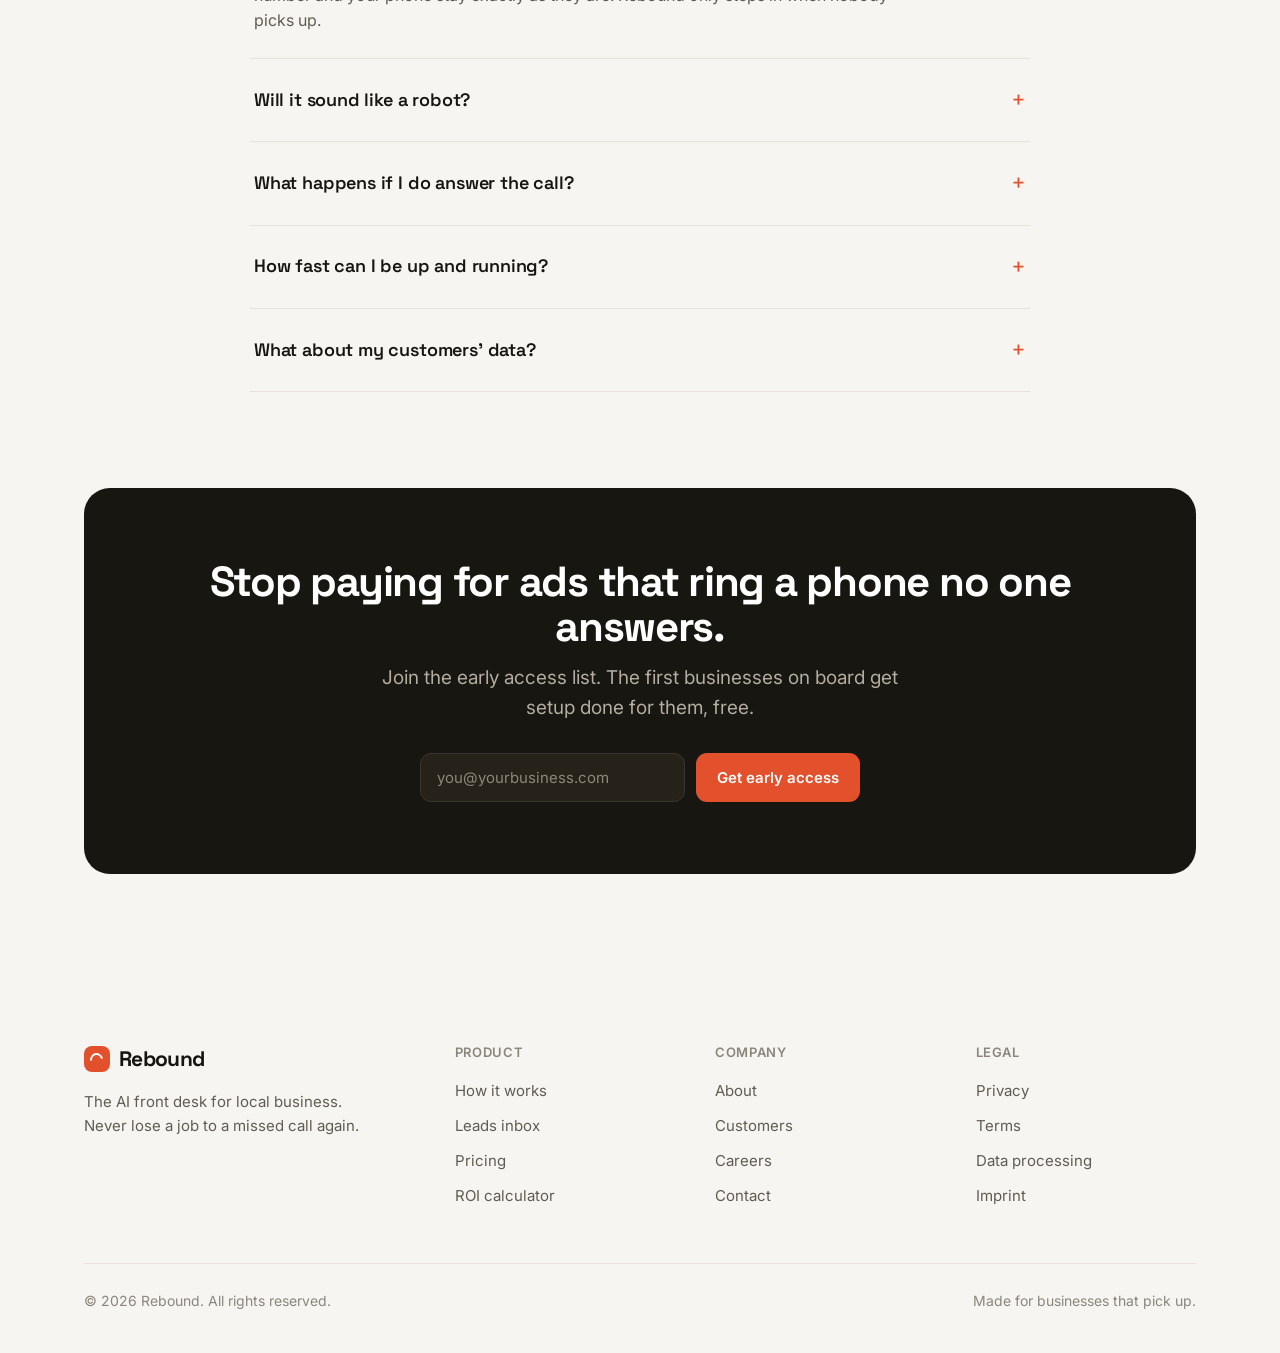
==== commit 20994e75: "Clean placeholder social proof for launch Co-Authored-By: Claude Opus 4.8 <noreply@anthropic.com>" ====
--- a/index.html
+++ b/index.html
@@ -329,11 +329,11 @@
 <div class="logos"><div class="wrap">
   <p>Built for the businesses that live on the phone</p>
   <div class="strip">
-    <span class="lg"><svg class="ico"><use href="#i-home"/></svg>Apex Roofing</span>
-    <span class="lg"><svg class="ico"><use href="#i-car"/></svg>Bauer Auto</span>
-    <span class="lg"><svg class="ico"><use href="#i-tooth"/></svg>Lumen Dental</span>
-    <span class="lg"><svg class="ico"><use href="#i-wrench"/></svg>Northside HVAC</span>
-    <span class="lg"><svg class="ico"><use href="#i-scissors"/></svg>Vine &amp; Co Salon</span>
+    <span class="lg"><svg class="ico"><use href="#i-home"/></svg>Roofers</span>
+    <span class="lg"><svg class="ico"><use href="#i-car"/></svg>Auto repair</span>
+    <span class="lg"><svg class="ico"><use href="#i-tooth"/></svg>Dental &amp; medical</span>
+    <span class="lg"><svg class="ico"><use href="#i-wrench"/></svg>HVAC &amp; plumbing</span>
+    <span class="lg"><svg class="ico"><use href="#i-scissors"/></svg>Salons &amp; spas</span>
   </div>
 </div></div>
 
@@ -441,8 +441,8 @@
 <section style="padding-top:0"><div class="wrap">
   <div class="quote">
     <span class="mark">&ldquo;</span>
-    <blockquote>We were missing ten to fifteen calls a week during installs. Rebound booked nine of them the first month. It pays for itself many times over and I barely touch it.</blockquote>
-    <div class="by"><div class="av">MT</div><div><div class="nm">Marco T.</div><div class="rl">Owner, Apex Roofing</div></div></div>
+    <blockquote>The first business to reply gets the customer. Rebound makes sure that business is always yours, even when you cannot pick up.</blockquote>
+    <div class="by"><div class="av">R</div><div><div class="nm">Rebound</div><div class="rl">Why fast response wins</div></div></div>
   </div>
 </div></section>
 
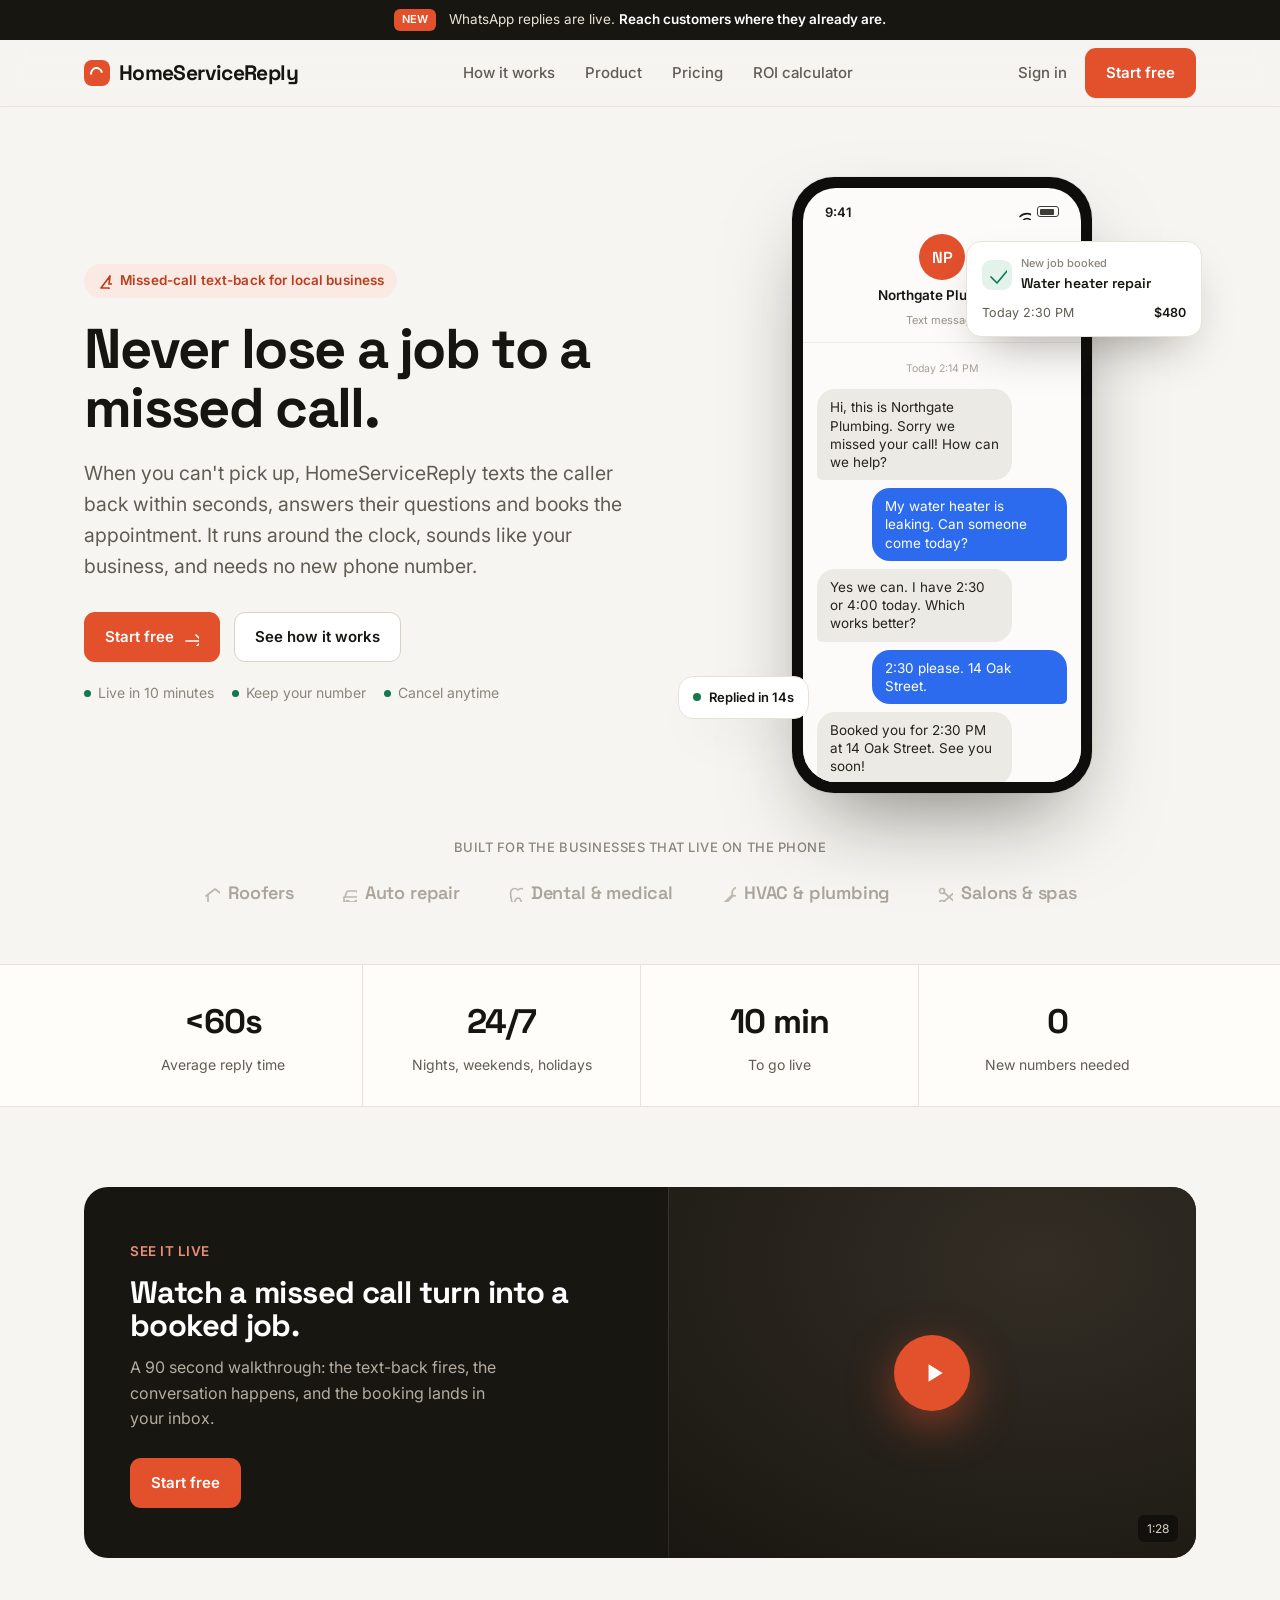
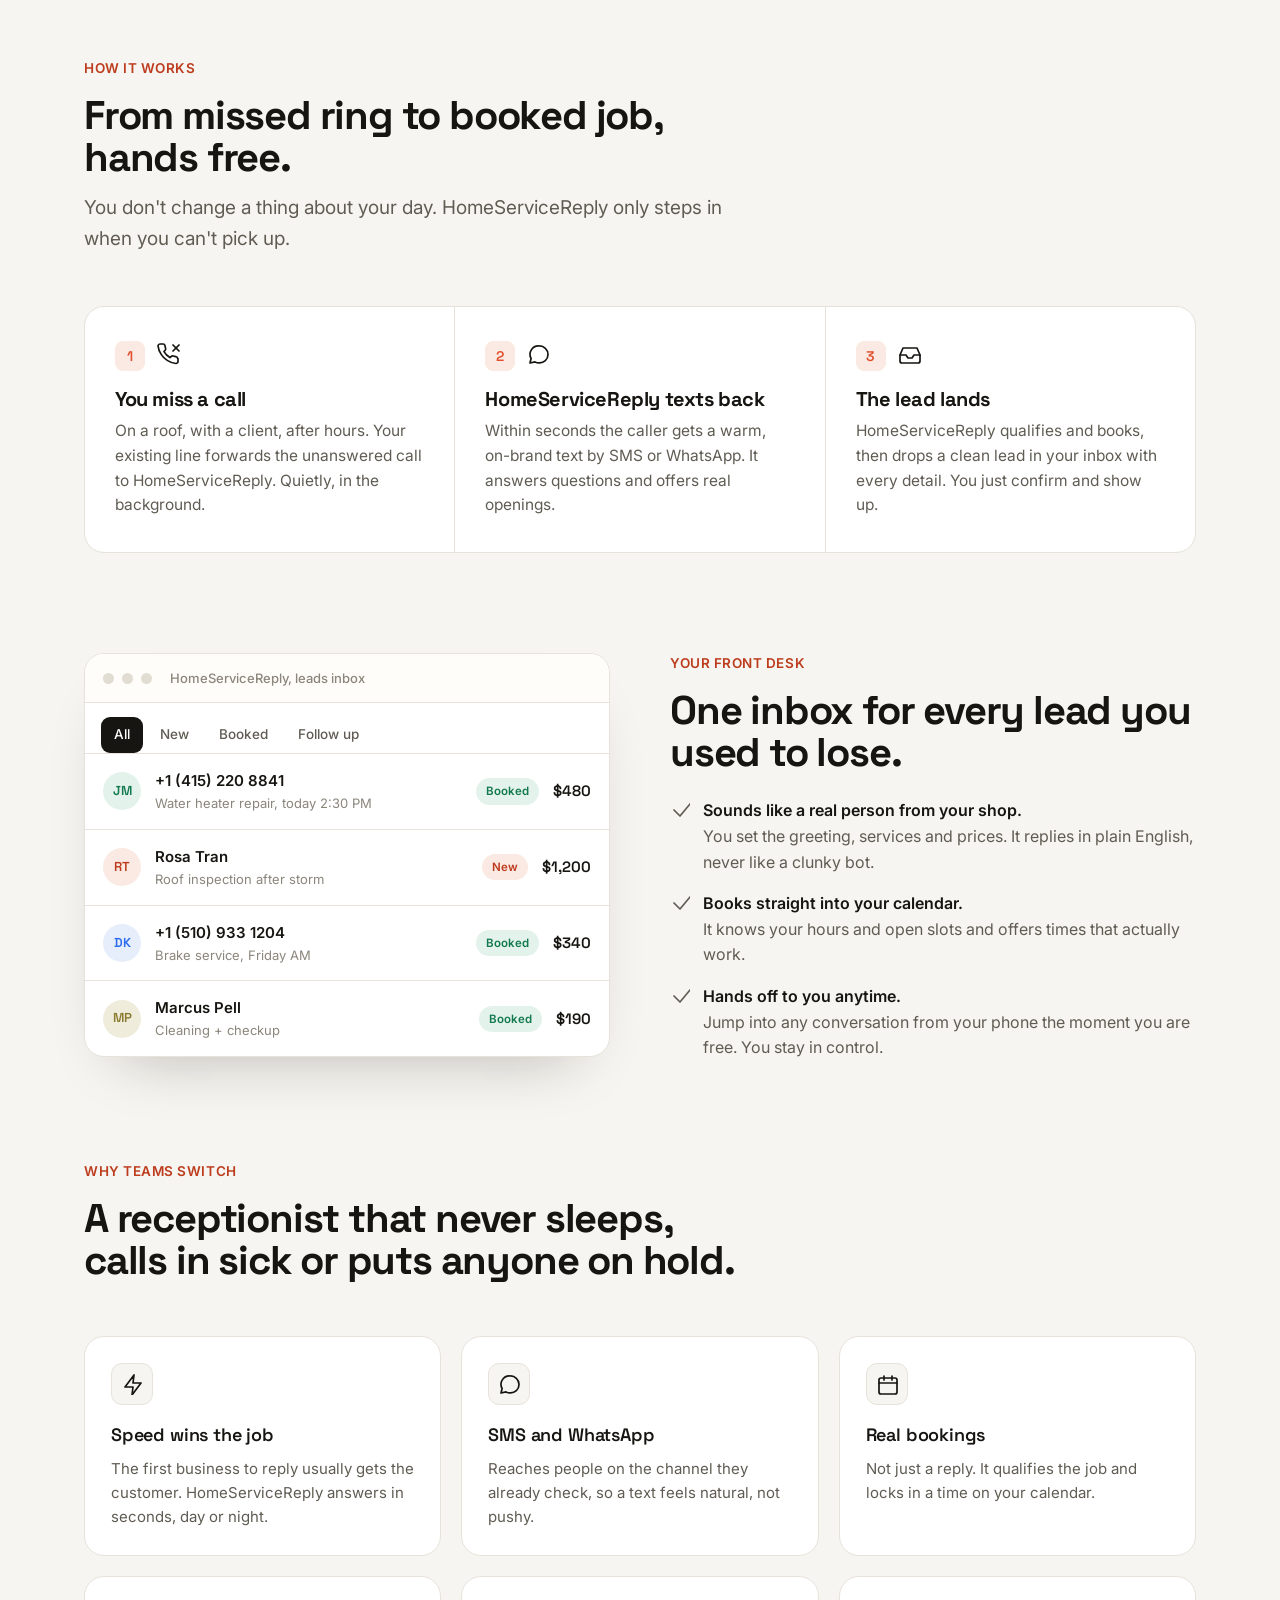
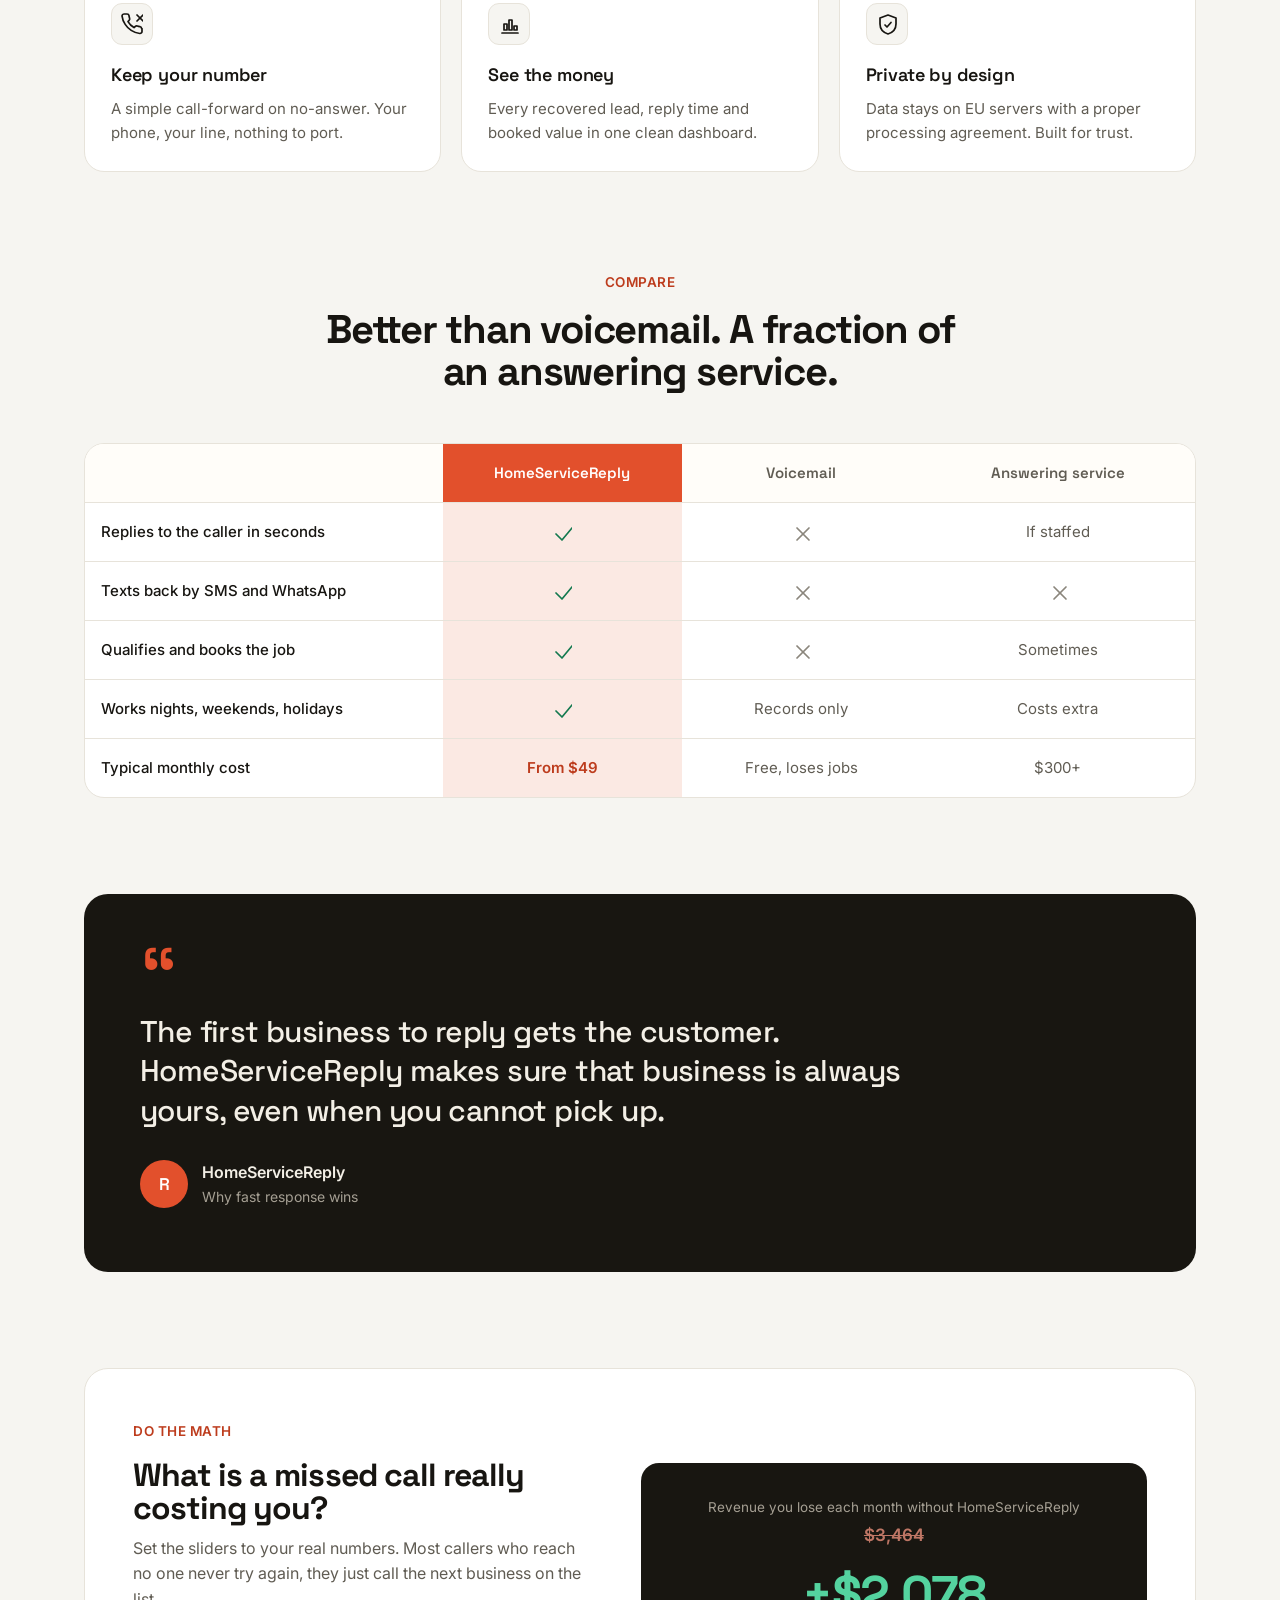
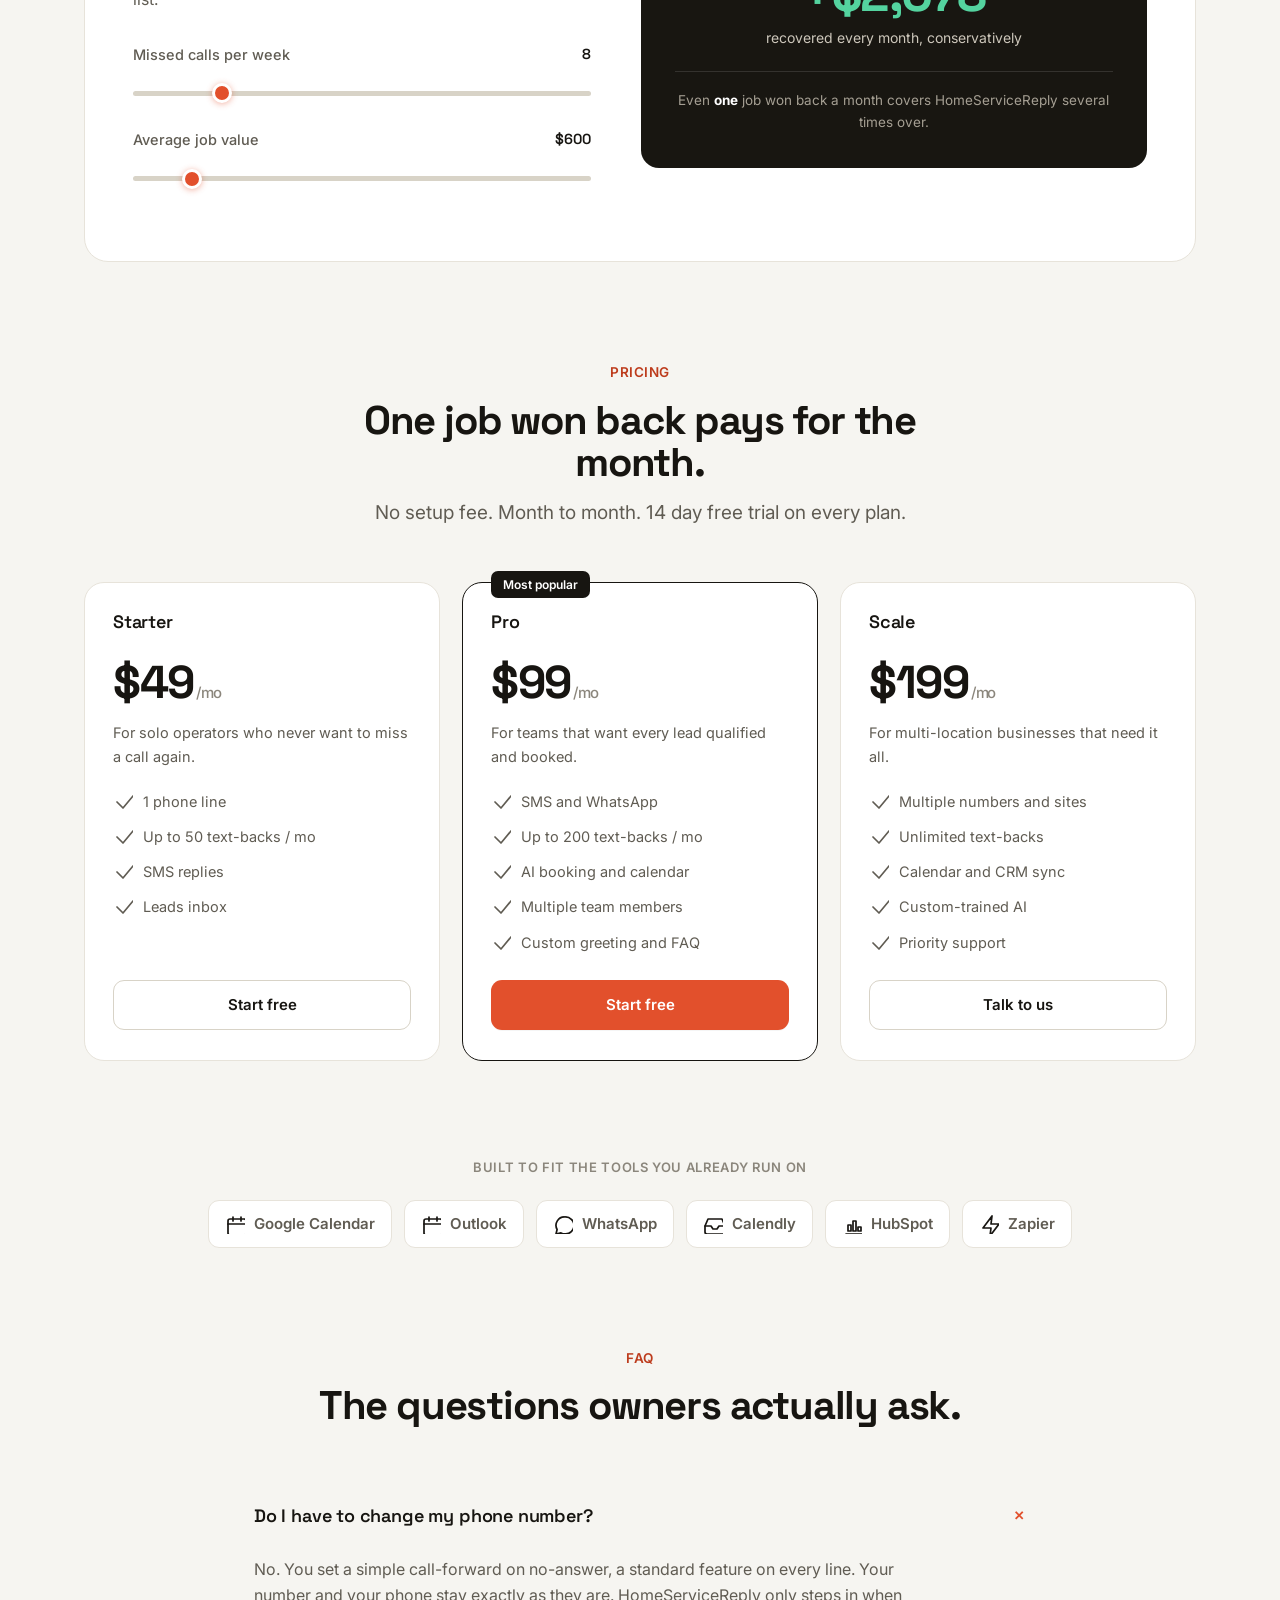
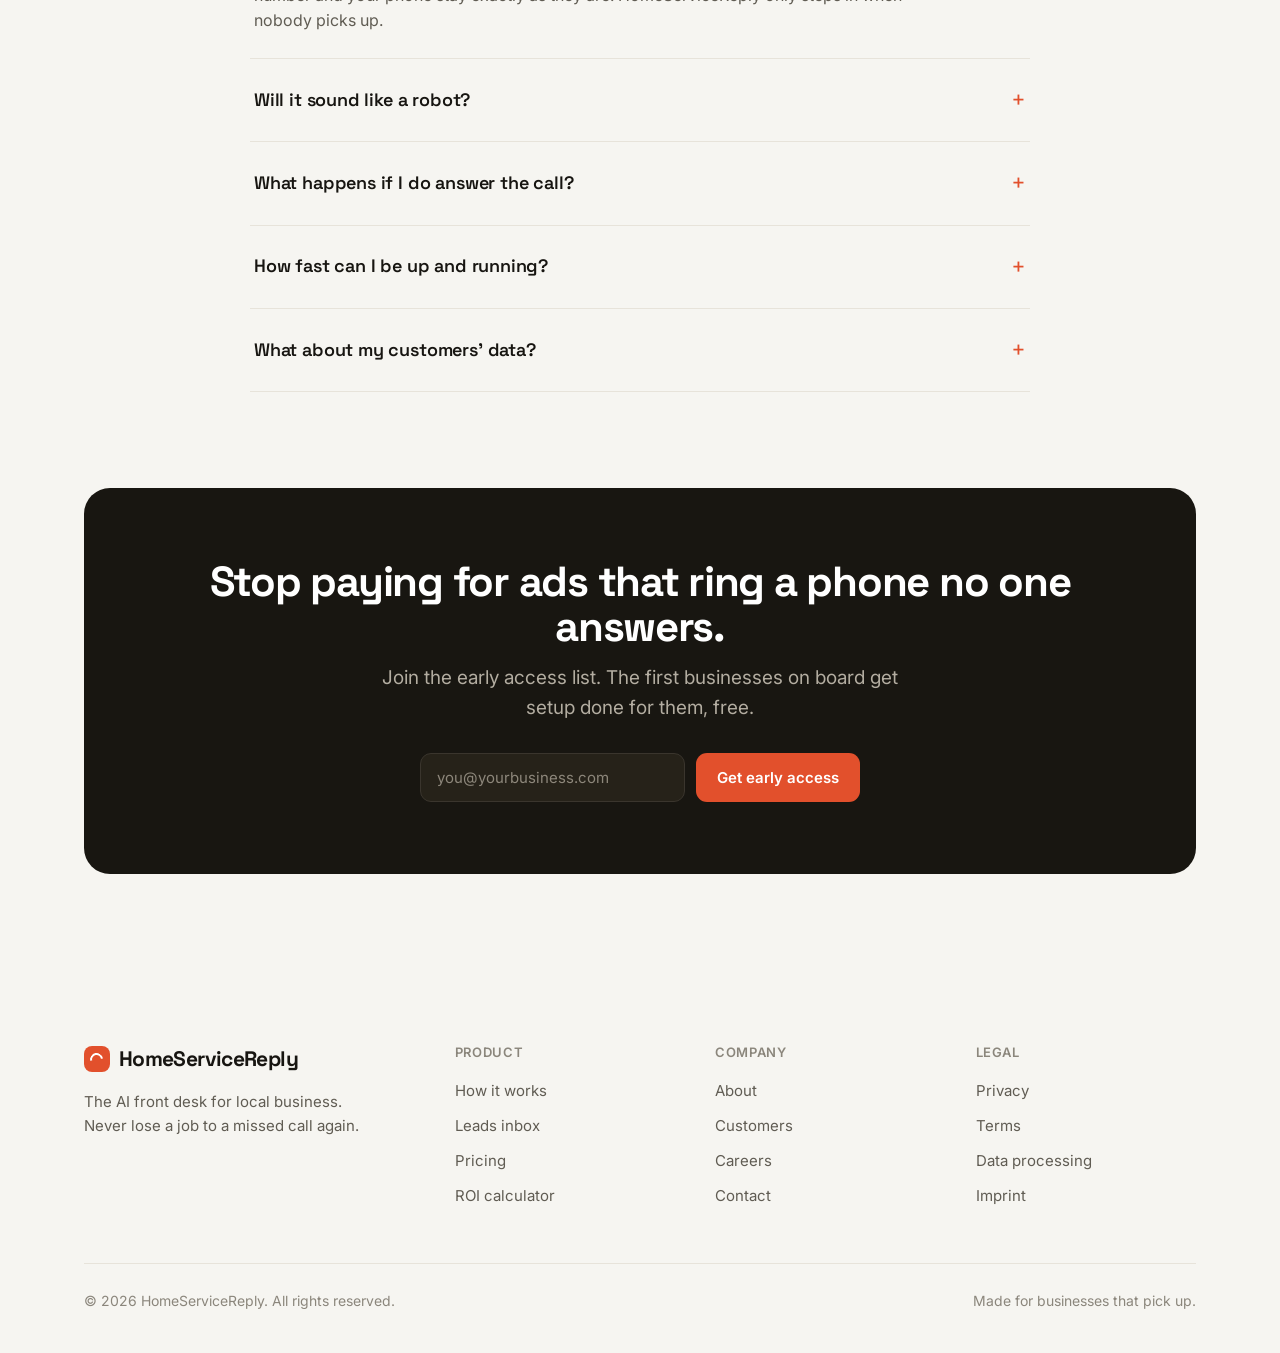
==== commit 7a363cc1: "Rebrand to HomeServiceReply and set custom domain Co-Authored-By: Claude Opus 4.8 <noreply@anthropic" ====
--- a/index.html
+++ b/index.html
@@ -3,8 +3,8 @@
 <head>
 <meta charset="utf-8">
 <meta name="viewport" content="width=device-width, initial-scale=1">
-<title>Rebound - Never lose a job to a missed call</title>
-<meta name="description" content="When you can't pick up, Rebound texts the caller back in seconds, answers their questions and books the job. Works 24/7, sounds like your business, no new phone number.">
+<title>HomeServiceReply - Never lose a job to a missed call</title>
+<meta name="description" content="When you can't pick up, HomeServiceReply texts the caller back in seconds, answers their questions and books the job. Works 24/7, sounds like your business, no new phone number.">
 <link rel="preconnect" href="https://fonts.googleapis.com">
 <link rel="preconnect" href="https://fonts.gstatic.com" crossorigin>
 <link href="https://fonts.googleapis.com/css2?family=Inter:wght@400;500;600&family=Space+Grotesk:wght@500;600;700&display=swap" rel="stylesheet">
@@ -276,7 +276,7 @@
 <div class="anno"><span class="tag">NEW</span> WhatsApp replies are live. <b>Reach customers where they already are.</b></div>
 
 <header class="nav"><div class="wrap"><div class="row">
-  <div class="brand"><span class="mk"></span>Rebound</div>
+  <div class="brand"><span class="mk"></span>HomeServiceReply</div>
   <nav class="menu">
     <a href="#how">How it works</a>
     <a href="#product">Product</a>
@@ -293,7 +293,7 @@
   <div>
     <span class="eyebrow"><svg class="ico" style="width:15px;height:15px"><use href="#i-bolt"/></svg> Missed-call text-back for local business</span>
     <h1>Never lose a job to a missed call.</h1>
-    <p class="sub">When you can't pick up, Rebound texts the caller back within seconds, answers their questions and books the appointment. It runs around the clock, sounds like your business, and needs no new phone number.</p>
+    <p class="sub">When you can't pick up, HomeServiceReply texts the caller back within seconds, answers their questions and books the appointment. It runs around the clock, sounds like your business, and needs no new phone number.</p>
     <div class="actions">
       <a href="#start" class="btn primary">Start free<svg class="ico" style="width:17px;height:17px"><use href="#i-arrow"/></svg></a>
       <a href="#how" class="btn line">See how it works</a>
@@ -363,23 +363,23 @@
   <div class="lead-in">
     <span class="kicker">How it works</span>
     <h2 class="h">From missed ring to booked job, hands free.</h2>
-    <p class="lede">You don't change a thing about your day. Rebound only steps in when you can't pick up.</p>
+    <p class="lede">You don't change a thing about your day. HomeServiceReply only steps in when you can't pick up.</p>
   </div>
   <div class="steps">
     <div class="stp">
       <div class="top"><span class="num">1</span><svg class="ico" style="width:26px;height:26px"><use href="#i-phone-off"/></svg></div>
       <h3>You miss a call</h3>
-      <p>On a roof, with a client, after hours. Your existing line forwards the unanswered call to Rebound. Quietly, in the background.</p>
+      <p>On a roof, with a client, after hours. Your existing line forwards the unanswered call to HomeServiceReply. Quietly, in the background.</p>
     </div>
     <div class="stp">
       <div class="top"><span class="num">2</span><svg class="ico" style="width:26px;height:26px"><use href="#i-chat"/></svg></div>
-      <h3>Rebound texts back</h3>
+      <h3>HomeServiceReply texts back</h3>
       <p>Within seconds the caller gets a warm, on-brand text by SMS or WhatsApp. It answers questions and offers real openings.</p>
     </div>
     <div class="stp">
       <div class="top"><span class="num">3</span><svg class="ico" style="width:26px;height:26px"><use href="#i-inbox"/></svg></div>
       <h3>The lead lands</h3>
-      <p>Rebound qualifies and books, then drops a clean lead in your inbox with every detail. You just confirm and show up.</p>
+      <p>HomeServiceReply qualifies and books, then drops a clean lead in your inbox with every detail. You just confirm and show up.</p>
     </div>
   </div>
 </div></section>
@@ -388,7 +388,7 @@
   <div class="feat">
     <div class="visual">
       <div class="panel">
-        <div class="bar"><span class="d"></span><span class="d"></span><span class="d"></span><span class="t">Rebound, leads inbox</span></div>
+        <div class="bar"><span class="d"></span><span class="d"></span><span class="d"></span><span class="t">HomeServiceReply, leads inbox</span></div>
         <div class="tabs"><span class="on">All</span><span>New</span><span>Booked</span><span>Follow up</span></div>
         <div class="lead-row"><div class="av a3">JM</div><div class="who"><div class="nm">+1 (415) 220 8841</div><div class="sv">Water heater repair, today 2:30 PM</div></div><span class="pill booked">Booked</span><div class="val">$480</div></div>
         <div class="lead-row"><div class="av a2">RT</div><div class="who"><div class="nm">Rosa Tran</div><div class="sv">Roof inspection after storm</div></div><span class="pill new">New</span><div class="val">$1,200</div></div>
@@ -414,7 +414,7 @@
     <h2 class="h">A receptionist that never sleeps, calls in sick or puts anyone on hold.</h2>
   </div>
   <div class="bento">
-    <div class="card"><div class="ic"><svg class="ico" style="width:22px;height:22px"><use href="#i-bolt"/></svg></div><h4>Speed wins the job</h4><p>The first business to reply usually gets the customer. Rebound answers in seconds, day or night.</p></div>
+    <div class="card"><div class="ic"><svg class="ico" style="width:22px;height:22px"><use href="#i-bolt"/></svg></div><h4>Speed wins the job</h4><p>The first business to reply usually gets the customer. HomeServiceReply answers in seconds, day or night.</p></div>
     <div class="card"><div class="ic"><svg class="ico" style="width:22px;height:22px"><use href="#i-chat"/></svg></div><h4>SMS and WhatsApp</h4><p>Reaches people on the channel they already check, so a text feels natural, not pushy.</p></div>
     <div class="card"><div class="ic"><svg class="ico" style="width:22px;height:22px"><use href="#i-calendar"/></svg></div><h4>Real bookings</h4><p>Not just a reply. It qualifies the job and locks in a time on your calendar.</p></div>
     <div class="card"><div class="ic"><svg class="ico" style="width:22px;height:22px"><use href="#i-phone-off"/></svg></div><h4>Keep your number</h4><p>A simple call-forward on no-answer. Your phone, your line, nothing to port.</p></div>
@@ -429,7 +429,7 @@
     <h2 class="h">Better than voicemail. A fraction of an answering service.</h2>
   </div>
   <div class="compare">
-    <div class="crow head"><div></div><div class="me">Rebound</div><div>Voicemail</div><div>Answering service</div></div>
+    <div class="crow head"><div></div><div class="me">HomeServiceReply</div><div>Voicemail</div><div>Answering service</div></div>
     <div class="crow"><div>Replies to the caller in seconds</div><div class="me"><svg class="ico cyes"><use href="#i-check"/></svg></div><div><svg class="ico cno"><use href="#i-x"/></svg></div><div>If staffed</div></div>
     <div class="crow"><div>Texts back by SMS and WhatsApp</div><div class="me"><svg class="ico cyes"><use href="#i-check"/></svg></div><div><svg class="ico cno"><use href="#i-x"/></svg></div><div><svg class="ico cno"><use href="#i-x"/></svg></div></div>
     <div class="crow"><div>Qualifies and books the job</div><div class="me"><svg class="ico cyes"><use href="#i-check"/></svg></div><div><svg class="ico cno"><use href="#i-x"/></svg></div><div>Sometimes</div></div>
@@ -441,8 +441,8 @@
 <section style="padding-top:0"><div class="wrap">
   <div class="quote">
     <span class="mark">&ldquo;</span>
-    <blockquote>The first business to reply gets the customer. Rebound makes sure that business is always yours, even when you cannot pick up.</blockquote>
-    <div class="by"><div class="av">R</div><div><div class="nm">Rebound</div><div class="rl">Why fast response wins</div></div></div>
+    <blockquote>The first business to reply gets the customer. HomeServiceReply makes sure that business is always yours, even when you cannot pick up.</blockquote>
+    <div class="by"><div class="av">R</div><div><div class="nm">HomeServiceReply</div><div class="rl">Why fast response wins</div></div></div>
   </div>
 </div></section>
 
@@ -456,11 +456,11 @@
       <div class="ctrl"><div class="lab">Average job value <b id="v2">$600</b></div><input id="value" type="range" min="50" max="5000" step="50" value="600"></div>
     </div>
     <div class="out">
-      <div class="sm">Revenue you lose each month without Rebound</div>
+      <div class="sm">Revenue you lose each month without HomeServiceReply</div>
       <div class="lost" id="lost">$3,464</div>
       <div class="big" id="recover">+$2,078</div>
       <div class="bl">recovered every month, conservatively</div>
-      <div class="nb">Even <b>one</b> job won back a month covers Rebound several times over.</div>
+      <div class="nb">Even <b>one</b> job won back a month covers HomeServiceReply several times over.</div>
     </div>
   </div>
 </div></section>
@@ -532,9 +532,9 @@
     <h2 class="h">The questions owners actually ask.</h2>
   </div>
   <div class="faq">
-    <details open><summary>Do I have to change my phone number?<span class="pm">+</span></summary><p>No. You set a simple call-forward on no-answer, a standard feature on every line. Your number and your phone stay exactly as they are. Rebound only steps in when nobody picks up.</p></details>
+    <details open><summary>Do I have to change my phone number?<span class="pm">+</span></summary><p>No. You set a simple call-forward on no-answer, a standard feature on every line. Your number and your phone stay exactly as they are. HomeServiceReply only steps in when nobody picks up.</p></details>
     <details><summary>Will it sound like a robot?<span class="pm">+</span></summary><p>No. You give it your greeting, services and common questions, and it replies in natural language in your business's voice. You see every message and can take over any conversation instantly.</p></details>
-    <details><summary>What happens if I do answer the call?<span class="pm">+</span></summary><p>Nothing changes. Rebound only reacts to calls you miss. If you pick up, it stays out of the way completely.</p></details>
+    <details><summary>What happens if I do answer the call?<span class="pm">+</span></summary><p>Nothing changes. HomeServiceReply only reacts to calls you miss. If you pick up, it stays out of the way completely.</p></details>
     <details><summary>How fast can I be up and running?<span class="pm">+</span></summary><p>About ten minutes. Connect your number, turn on forwarding, set your greeting, done. We will walk you through it on a short call if you want.</p></details>
     <details><summary>What about my customers' data?<span class="pm">+</span></summary><p>All data is stored on EU servers and processed under a proper data processing agreement. Privacy is a first-class feature, not an afterthought.</p></details>
   </div>
@@ -552,14 +552,14 @@
 <footer><div class="wrap">
   <div class="foot">
     <div class="col about">
-      <div class="brand"><span class="mk"></span>Rebound</div>
+      <div class="brand"><span class="mk"></span>HomeServiceReply</div>
       <p>The AI front desk for local business. Never lose a job to a missed call again.</p>
     </div>
     <div class="col"><h5>Product</h5><a href="#how">How it works</a><a href="#product">Leads inbox</a><a href="#pricing">Pricing</a><a href="#roi">ROI calculator</a></div>
     <div class="col"><h5>Company</h5><a href="#start">About</a><a href="#start">Customers</a><a href="#start">Careers</a><a href="#start">Contact</a></div>
     <div class="col"><h5>Legal</h5><a href="#start">Privacy</a><a href="#start">Terms</a><a href="#start">Data processing</a><a href="#start">Imprint</a></div>
   </div>
-  <div class="foot-bot"><span>© 2026 Rebound. All rights reserved.</span><span>Made for businesses that pick up.</span></div>
+  <div class="foot-bot"><span>© 2026 HomeServiceReply. All rights reserved.</span><span>Made for businesses that pick up.</span></div>
 </div></footer>
 
 <svg width="0" height="0" style="position:absolute" aria-hidden="true"><defs>
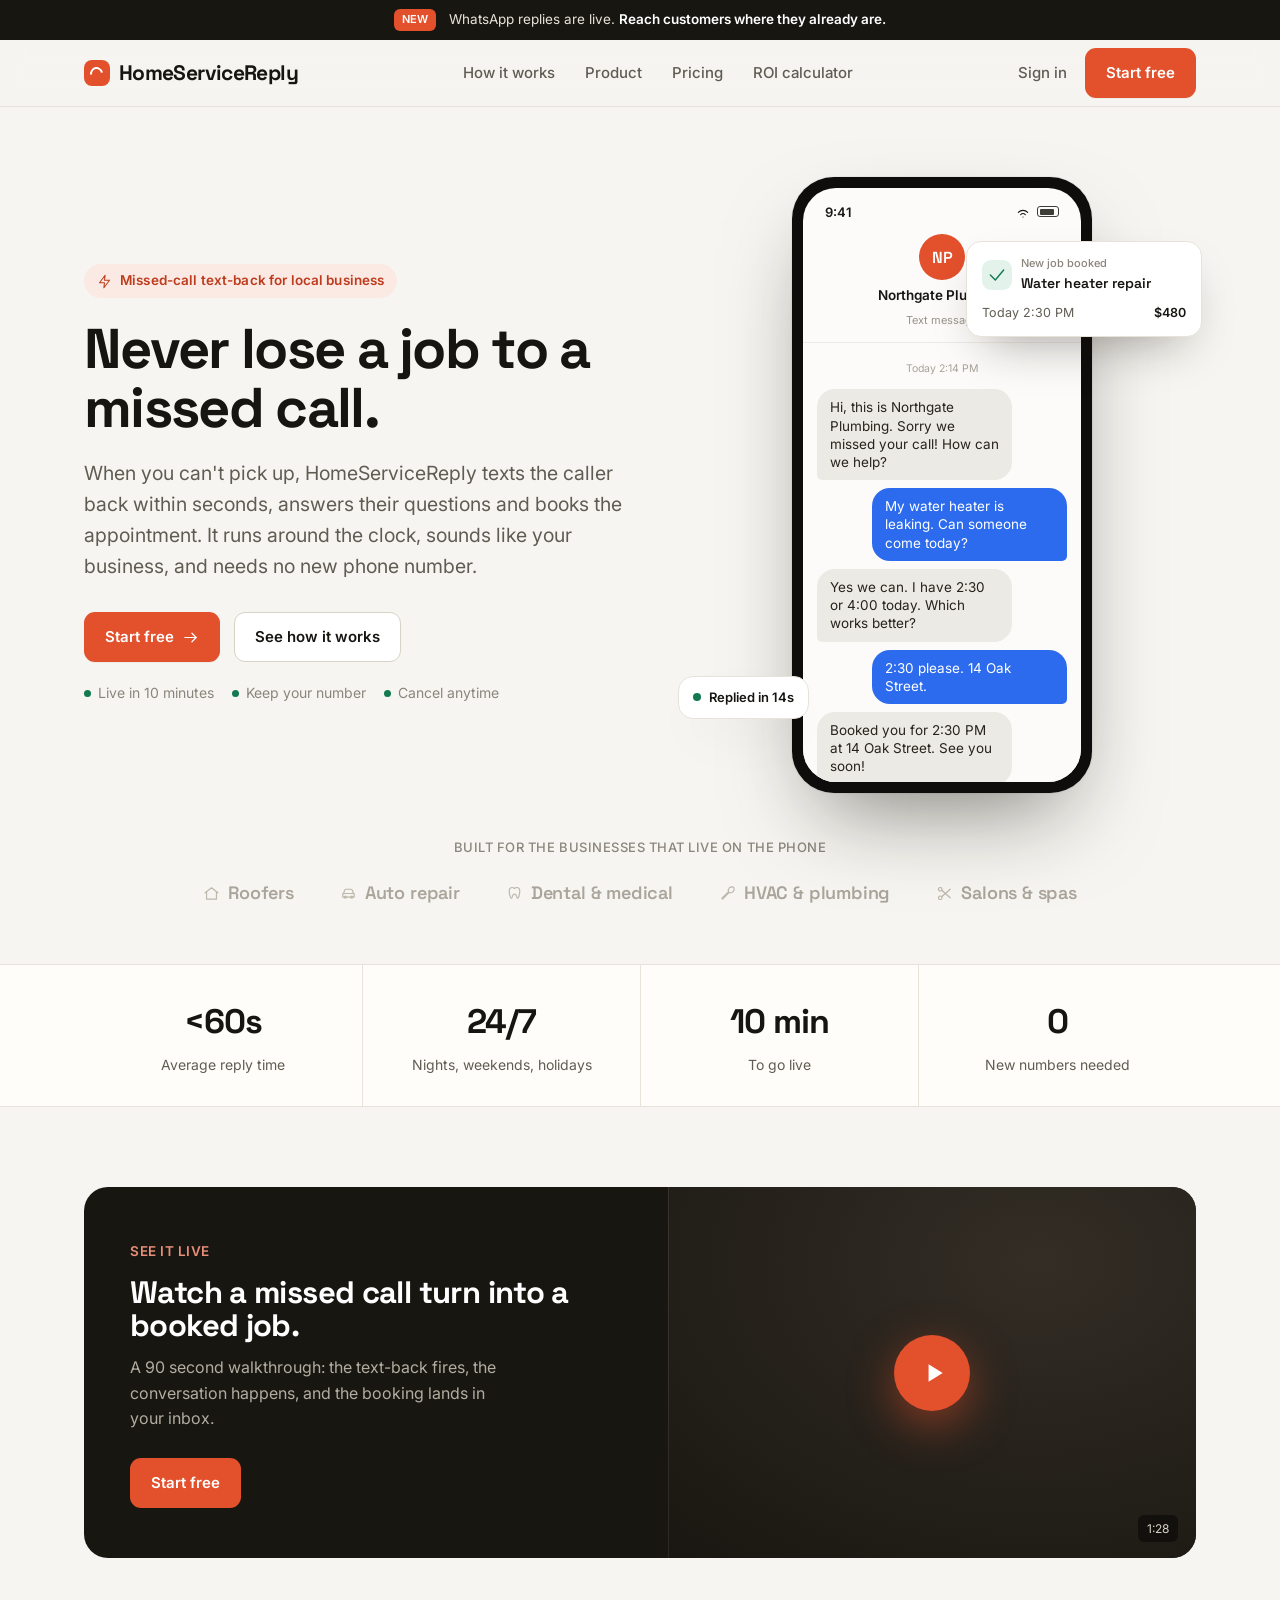
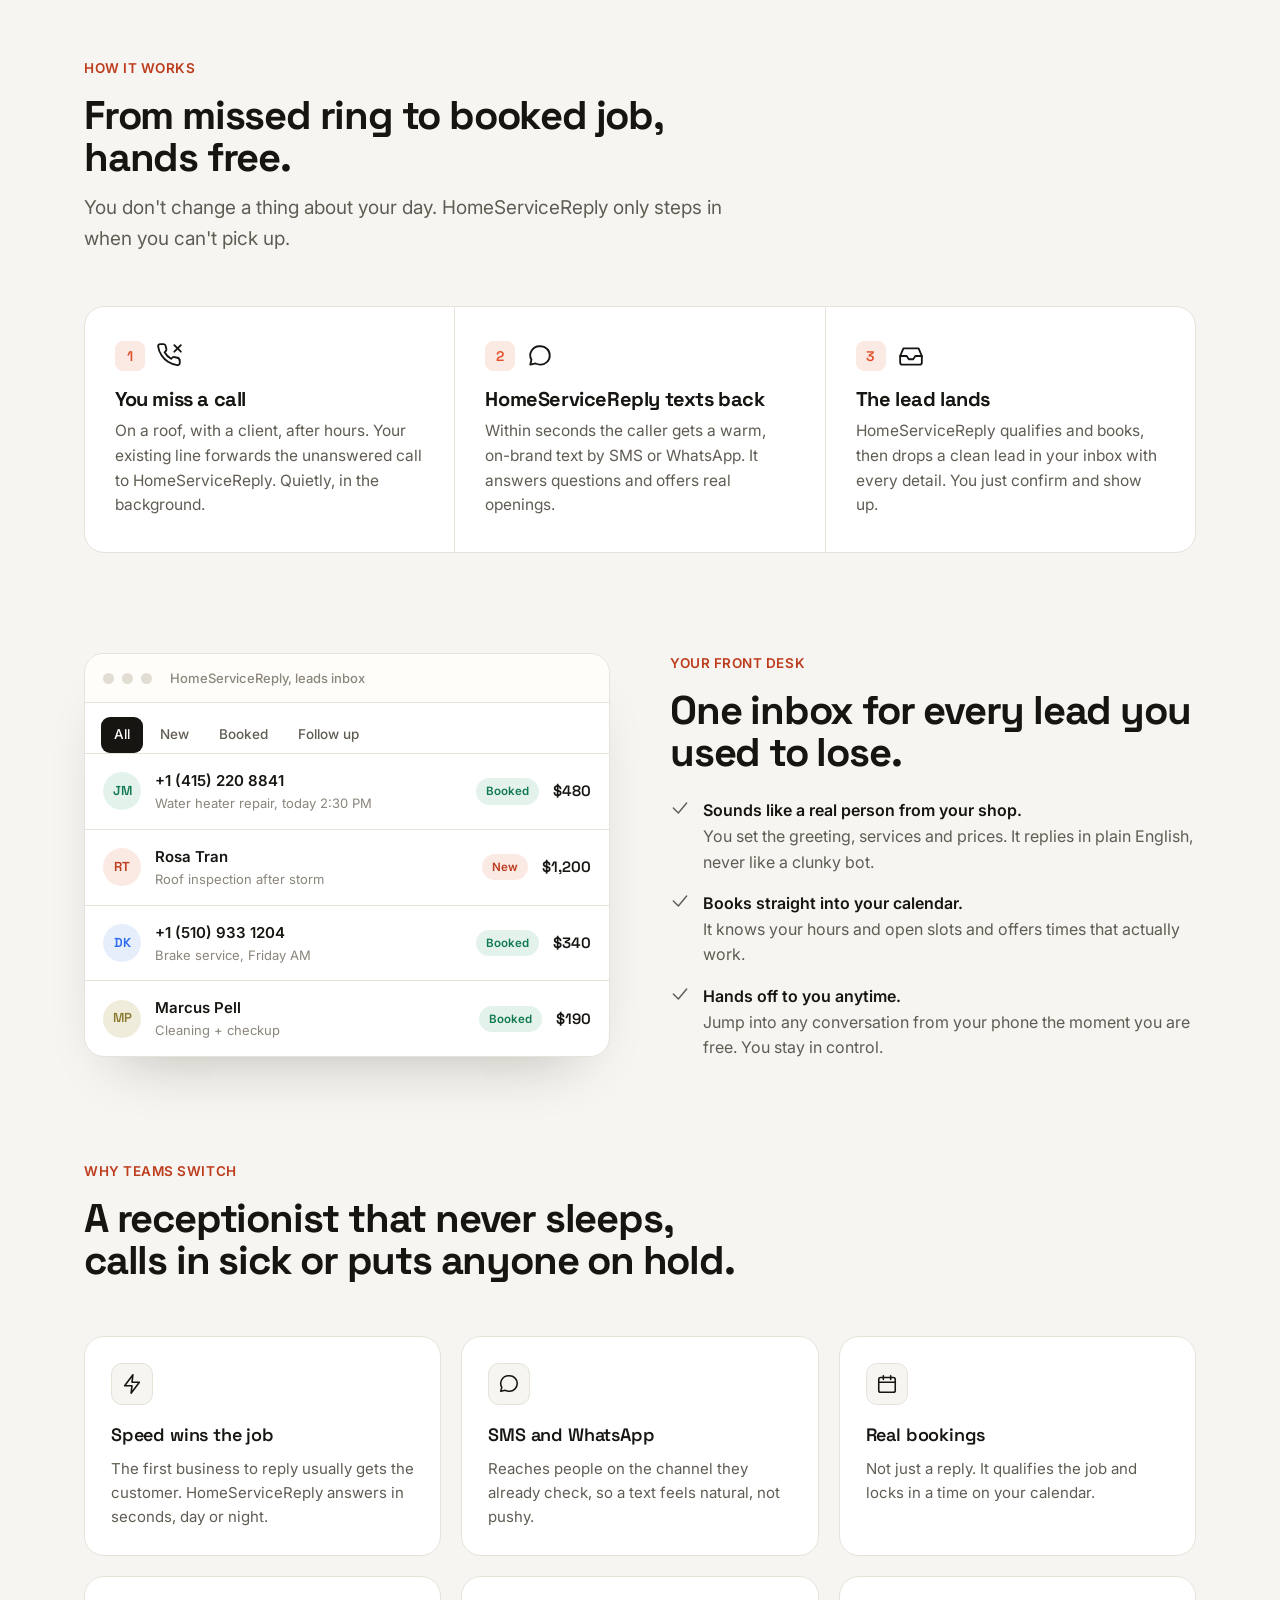
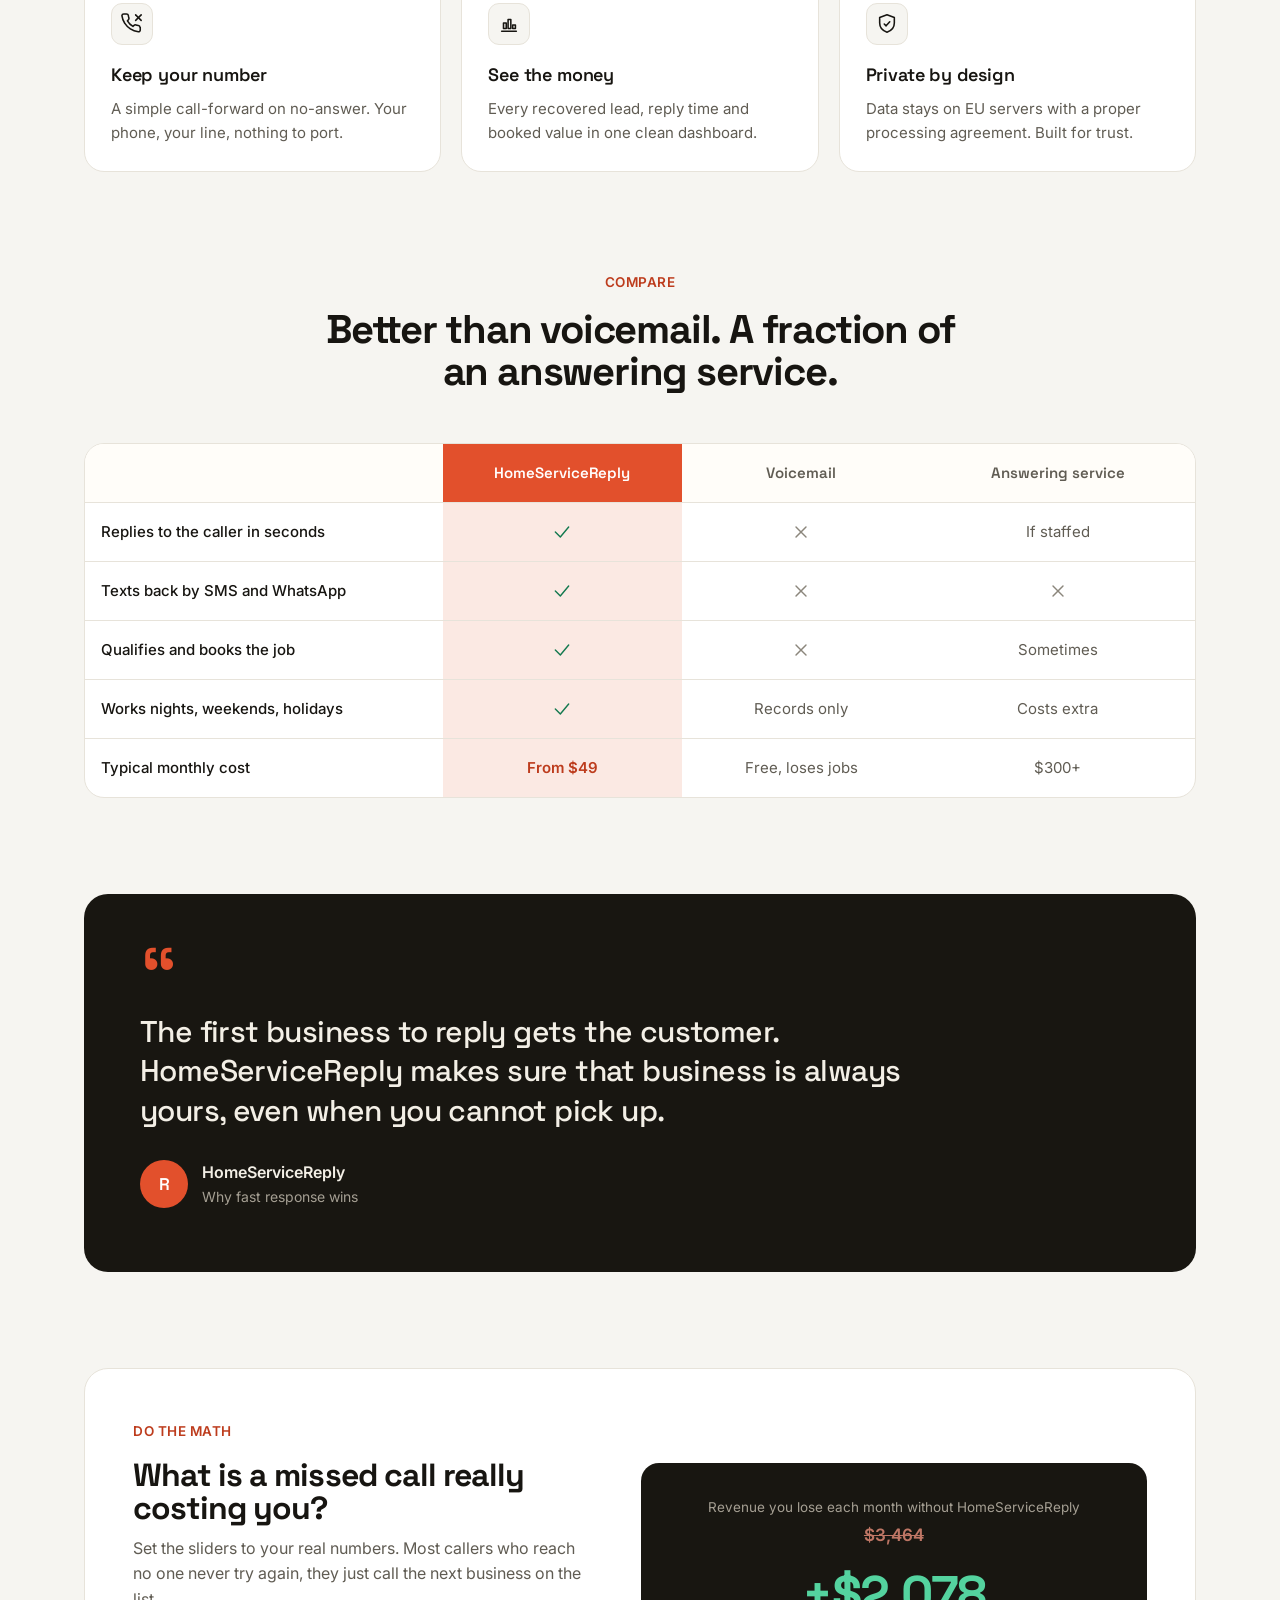
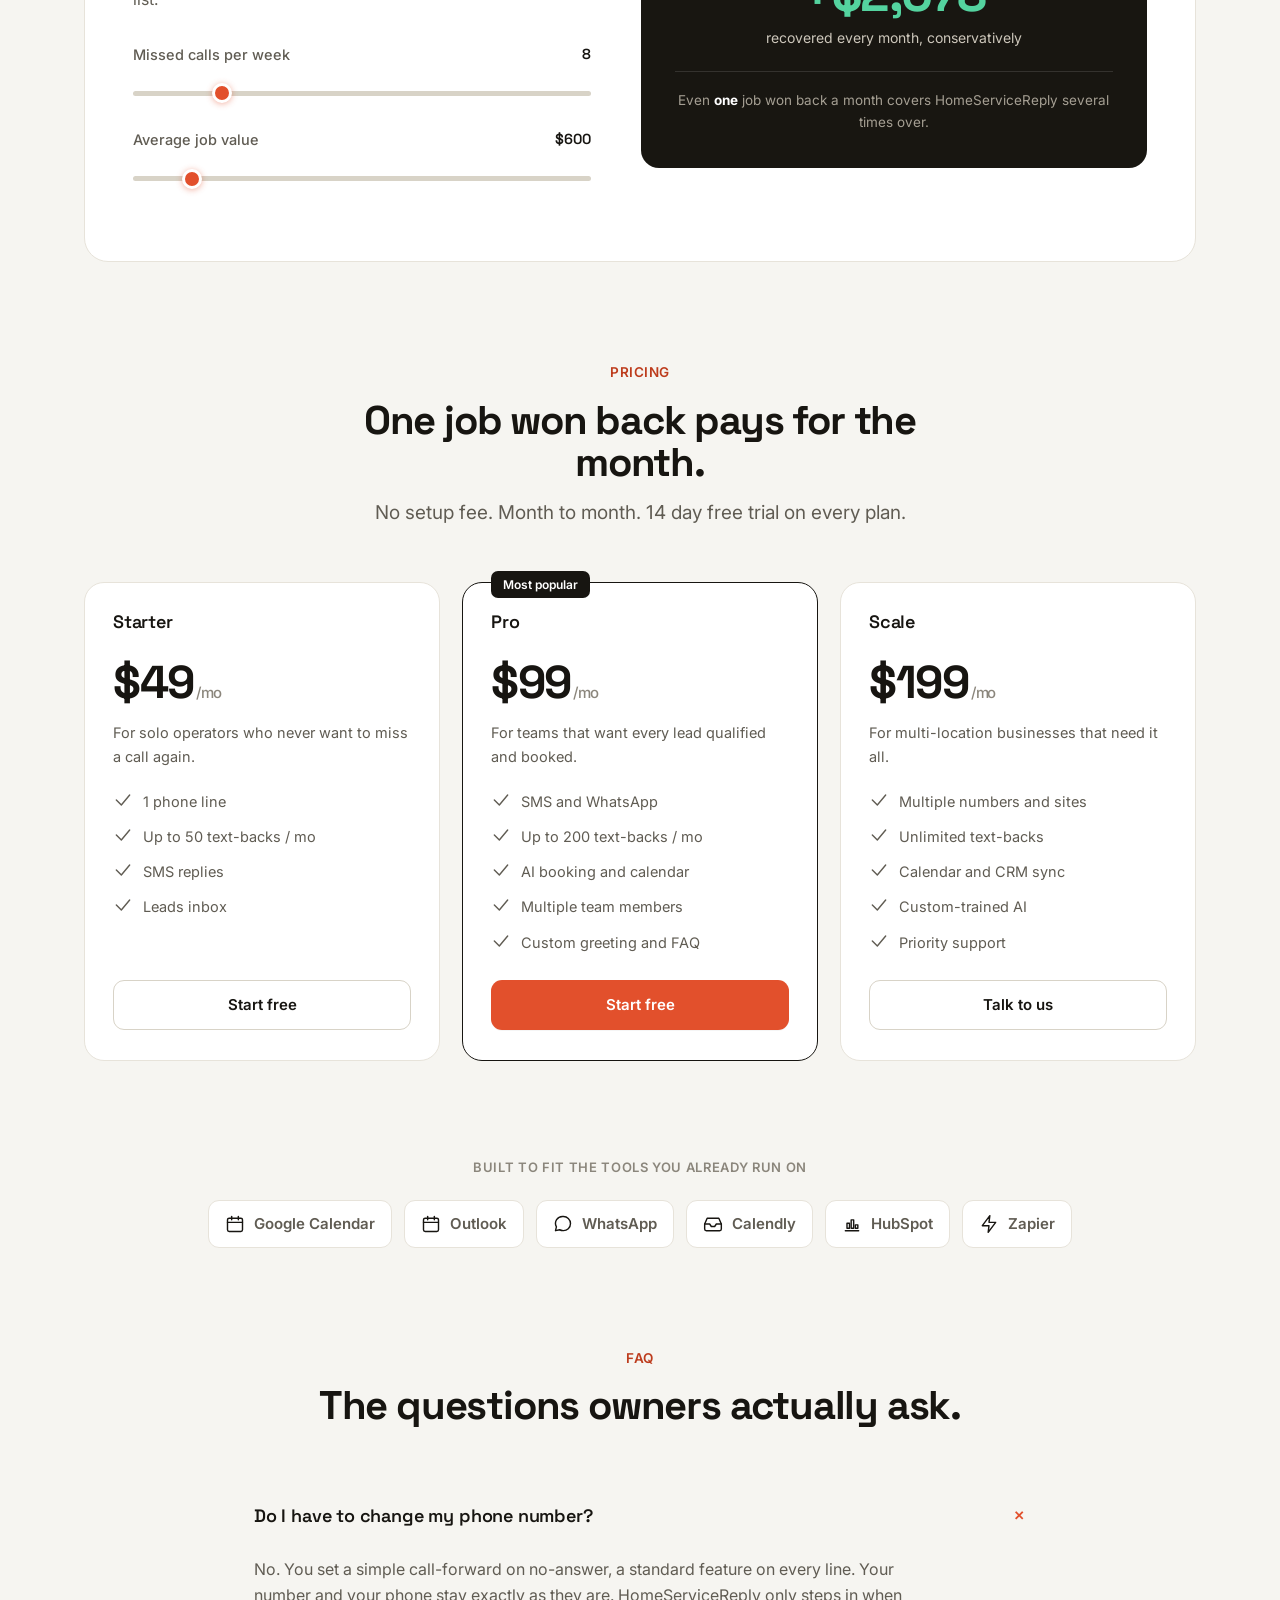
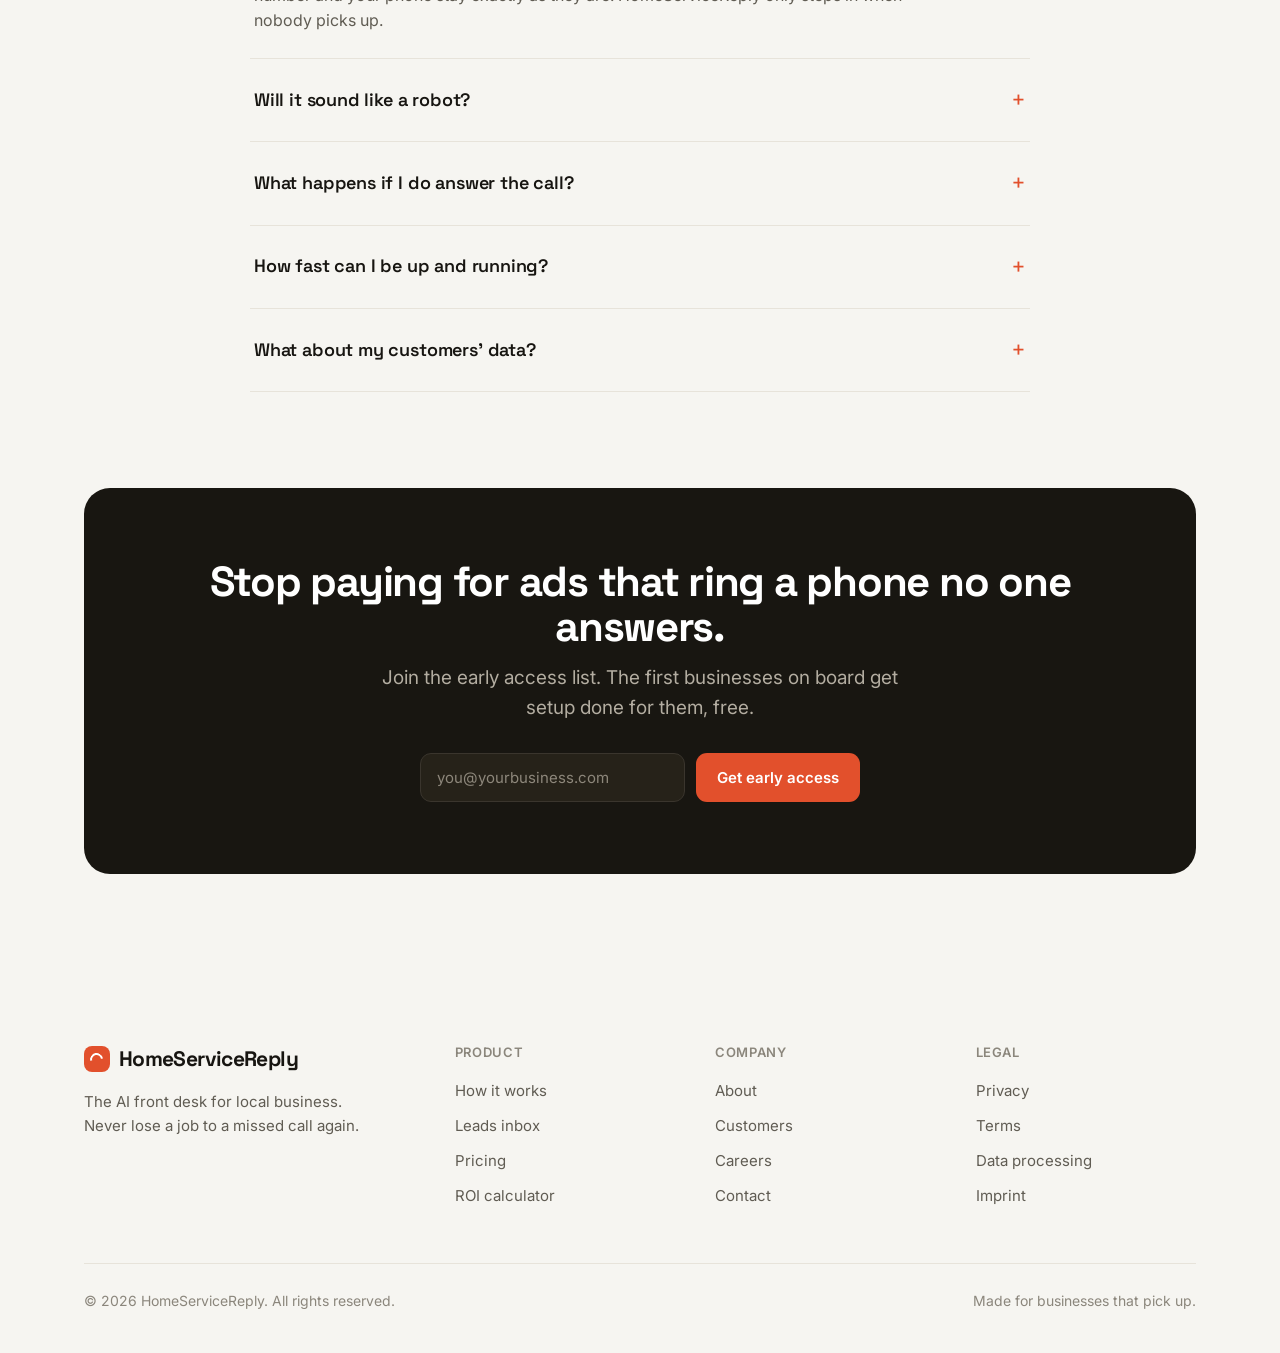
==== commit 5f80d7de: "Fix clipped icons: add viewBox to all inline .ico SVGs The icons are drawn in a 24-unit space but th" ====
--- a/index.html
+++ b/index.html
@@ -3,6 +3,22 @@
 <head>
 <meta charset="utf-8">
 <meta name="viewport" content="width=device-width, initial-scale=1">
+<link rel="icon" href="/favicon.svg" type="image/svg+xml">
+<link rel="apple-touch-icon" href="/apple-touch-icon.png">
+<meta name="theme-color" content="#e2502c">
+<link rel="canonical" href="https://homeservicereply.com/">
+<meta property="og:type" content="website">
+<meta property="og:site_name" content="HomeServiceReply">
+<meta property="og:url" content="https://homeservicereply.com/">
+<meta property="og:title" content="Never lose a job to a missed call">
+<meta property="og:description" content="When you can't pick up, HomeServiceReply texts the caller back in seconds, answers their questions, and books the job. No new phone number.">
+<meta property="og:image" content="https://homeservicereply.com/og.png">
+<meta property="og:image:width" content="1200">
+<meta property="og:image:height" content="630">
+<meta name="twitter:card" content="summary_large_image">
+<meta name="twitter:title" content="Never lose a job to a missed call">
+<meta name="twitter:description" content="HomeServiceReply texts your missed callers back in seconds and books the job.">
+<meta name="twitter:image" content="https://homeservicereply.com/og.png">
 <title>HomeServiceReply - Never lose a job to a missed call</title>
 <meta name="description" content="When you can't pick up, HomeServiceReply texts the caller back in seconds, answers their questions and books the job. Works 24/7, sounds like your business, no new phone number.">
 <link rel="preconnect" href="https://fonts.googleapis.com">
@@ -291,11 +307,11 @@
 
 <section class="hero"><div class="wrap"><div class="grid">
   <div>
-    <span class="eyebrow"><svg class="ico" style="width:15px;height:15px"><use href="#i-bolt"/></svg> Missed-call text-back for local business</span>
+    <span class="eyebrow"><svg class="ico" viewBox="0 0 24 24" style="width:15px;height:15px"><use href="#i-bolt"/></svg> Missed-call text-back for local business</span>
     <h1>Never lose a job to a missed call.</h1>
     <p class="sub">When you can't pick up, HomeServiceReply texts the caller back within seconds, answers their questions and books the appointment. It runs around the clock, sounds like your business, and needs no new phone number.</p>
     <div class="actions">
-      <a href="#start" class="btn primary">Start free<svg class="ico" style="width:17px;height:17px"><use href="#i-arrow"/></svg></a>
+      <a href="#start" class="btn primary">Start free<svg class="ico" viewBox="0 0 24 24" style="width:17px;height:17px"><use href="#i-arrow"/></svg></a>
       <a href="#how" class="btn line">See how it works</a>
     </div>
     <div class="micro">
@@ -306,7 +322,7 @@
   </div>
   <div class="stage">
     <div class="device"><div class="screen">
-      <div class="statusbar"><span>9:41</span><div class="r"><svg class="ico" style="width:16px;height:16px;stroke:#1c1a16"><use href="#i-wifi"/></svg><span class="bat"></span></div></div>
+      <div class="statusbar"><span>9:41</span><div class="r"><svg class="ico" viewBox="0 0 24 24" style="width:16px;height:16px;stroke:#1c1a16"><use href="#i-wifi"/></svg><span class="bat"></span></div></div>
       <div class="msghead"><div class="av">NP</div><div class="nm">Northgate Plumbing</div><div class="st">Text message</div></div>
       <div class="thread">
         <div class="tstamp">Today 2:14 PM</div>
@@ -318,7 +334,7 @@
       </div>
     </div></div>
     <div class="float book">
-      <div class="ft"><div class="ic"><svg class="ico"><use href="#i-check"/></svg></div>
+      <div class="ft"><div class="ic"><svg class="ico" viewBox="0 0 24 24"><use href="#i-check"/></svg></div>
         <div><div class="lb">New job booked</div><div class="vl">Water heater repair</div></div></div>
       <div class="meta"><span>Today 2:30 PM</span><b>$480</b></div>
     </div>
@@ -329,11 +345,11 @@
 <div class="logos"><div class="wrap">
   <p>Built for the businesses that live on the phone</p>
   <div class="strip">
-    <span class="lg"><svg class="ico"><use href="#i-home"/></svg>Roofers</span>
-    <span class="lg"><svg class="ico"><use href="#i-car"/></svg>Auto repair</span>
-    <span class="lg"><svg class="ico"><use href="#i-tooth"/></svg>Dental &amp; medical</span>
-    <span class="lg"><svg class="ico"><use href="#i-wrench"/></svg>HVAC &amp; plumbing</span>
-    <span class="lg"><svg class="ico"><use href="#i-scissors"/></svg>Salons &amp; spas</span>
+    <span class="lg"><svg class="ico" viewBox="0 0 24 24"><use href="#i-home"/></svg>Roofers</span>
+    <span class="lg"><svg class="ico" viewBox="0 0 24 24"><use href="#i-car"/></svg>Auto repair</span>
+    <span class="lg"><svg class="ico" viewBox="0 0 24 24"><use href="#i-tooth"/></svg>Dental &amp; medical</span>
+    <span class="lg"><svg class="ico" viewBox="0 0 24 24"><use href="#i-wrench"/></svg>HVAC &amp; plumbing</span>
+    <span class="lg"><svg class="ico" viewBox="0 0 24 24"><use href="#i-scissors"/></svg>Salons &amp; spas</span>
   </div>
 </div></div>
 
@@ -367,17 +383,17 @@
   </div>
   <div class="steps">
     <div class="stp">
-      <div class="top"><span class="num">1</span><svg class="ico" style="width:26px;height:26px"><use href="#i-phone-off"/></svg></div>
+      <div class="top"><span class="num">1</span><svg class="ico" viewBox="0 0 24 24" style="width:26px;height:26px"><use href="#i-phone-off"/></svg></div>
       <h3>You miss a call</h3>
       <p>On a roof, with a client, after hours. Your existing line forwards the unanswered call to HomeServiceReply. Quietly, in the background.</p>
     </div>
     <div class="stp">
-      <div class="top"><span class="num">2</span><svg class="ico" style="width:26px;height:26px"><use href="#i-chat"/></svg></div>
+      <div class="top"><span class="num">2</span><svg class="ico" viewBox="0 0 24 24" style="width:26px;height:26px"><use href="#i-chat"/></svg></div>
       <h3>HomeServiceReply texts back</h3>
       <p>Within seconds the caller gets a warm, on-brand text by SMS or WhatsApp. It answers questions and offers real openings.</p>
     </div>
     <div class="stp">
-      <div class="top"><span class="num">3</span><svg class="ico" style="width:26px;height:26px"><use href="#i-inbox"/></svg></div>
+      <div class="top"><span class="num">3</span><svg class="ico" viewBox="0 0 24 24" style="width:26px;height:26px"><use href="#i-inbox"/></svg></div>
       <h3>The lead lands</h3>
       <p>HomeServiceReply qualifies and books, then drops a clean lead in your inbox with every detail. You just confirm and show up.</p>
     </div>
@@ -400,9 +416,9 @@
       <span class="kicker">Your front desk</span>
       <h2 class="h">One inbox for every lead you used to lose.</h2>
       <ul>
-        <li><svg class="ico"><use href="#i-check"/></svg><span><b>Sounds like a real person from your shop.</b>You set the greeting, services and prices. It replies in plain English, never like a clunky bot.</span></li>
-        <li><svg class="ico"><use href="#i-check"/></svg><span><b>Books straight into your calendar.</b>It knows your hours and open slots and offers times that actually work.</span></li>
-        <li><svg class="ico"><use href="#i-check"/></svg><span><b>Hands off to you anytime.</b>Jump into any conversation from your phone the moment you are free. You stay in control.</span></li>
+        <li><svg class="ico" viewBox="0 0 24 24"><use href="#i-check"/></svg><span><b>Sounds like a real person from your shop.</b>You set the greeting, services and prices. It replies in plain English, never like a clunky bot.</span></li>
+        <li><svg class="ico" viewBox="0 0 24 24"><use href="#i-check"/></svg><span><b>Books straight into your calendar.</b>It knows your hours and open slots and offers times that actually work.</span></li>
+        <li><svg class="ico" viewBox="0 0 24 24"><use href="#i-check"/></svg><span><b>Hands off to you anytime.</b>Jump into any conversation from your phone the moment you are free. You stay in control.</span></li>
       </ul>
     </div>
   </div>
@@ -414,12 +430,12 @@
     <h2 class="h">A receptionist that never sleeps, calls in sick or puts anyone on hold.</h2>
   </div>
   <div class="bento">
-    <div class="card"><div class="ic"><svg class="ico" style="width:22px;height:22px"><use href="#i-bolt"/></svg></div><h4>Speed wins the job</h4><p>The first business to reply usually gets the customer. HomeServiceReply answers in seconds, day or night.</p></div>
-    <div class="card"><div class="ic"><svg class="ico" style="width:22px;height:22px"><use href="#i-chat"/></svg></div><h4>SMS and WhatsApp</h4><p>Reaches people on the channel they already check, so a text feels natural, not pushy.</p></div>
-    <div class="card"><div class="ic"><svg class="ico" style="width:22px;height:22px"><use href="#i-calendar"/></svg></div><h4>Real bookings</h4><p>Not just a reply. It qualifies the job and locks in a time on your calendar.</p></div>
-    <div class="card"><div class="ic"><svg class="ico" style="width:22px;height:22px"><use href="#i-phone-off"/></svg></div><h4>Keep your number</h4><p>A simple call-forward on no-answer. Your phone, your line, nothing to port.</p></div>
-    <div class="card"><div class="ic"><svg class="ico" style="width:22px;height:22px"><use href="#i-chart"/></svg></div><h4>See the money</h4><p>Every recovered lead, reply time and booked value in one clean dashboard.</p></div>
-    <div class="card"><div class="ic"><svg class="ico" style="width:22px;height:22px"><use href="#i-shield"/></svg></div><h4>Private by design</h4><p>Data stays on EU servers with a proper processing agreement. Built for trust.</p></div>
+    <div class="card"><div class="ic"><svg class="ico" viewBox="0 0 24 24" style="width:22px;height:22px"><use href="#i-bolt"/></svg></div><h4>Speed wins the job</h4><p>The first business to reply usually gets the customer. HomeServiceReply answers in seconds, day or night.</p></div>
+    <div class="card"><div class="ic"><svg class="ico" viewBox="0 0 24 24" style="width:22px;height:22px"><use href="#i-chat"/></svg></div><h4>SMS and WhatsApp</h4><p>Reaches people on the channel they already check, so a text feels natural, not pushy.</p></div>
+    <div class="card"><div class="ic"><svg class="ico" viewBox="0 0 24 24" style="width:22px;height:22px"><use href="#i-calendar"/></svg></div><h4>Real bookings</h4><p>Not just a reply. It qualifies the job and locks in a time on your calendar.</p></div>
+    <div class="card"><div class="ic"><svg class="ico" viewBox="0 0 24 24" style="width:22px;height:22px"><use href="#i-phone-off"/></svg></div><h4>Keep your number</h4><p>A simple call-forward on no-answer. Your phone, your line, nothing to port.</p></div>
+    <div class="card"><div class="ic"><svg class="ico" viewBox="0 0 24 24" style="width:22px;height:22px"><use href="#i-chart"/></svg></div><h4>See the money</h4><p>Every recovered lead, reply time and booked value in one clean dashboard.</p></div>
+    <div class="card"><div class="ic"><svg class="ico" viewBox="0 0 24 24" style="width:22px;height:22px"><use href="#i-shield"/></svg></div><h4>Private by design</h4><p>Data stays on EU servers with a proper processing agreement. Built for trust.</p></div>
   </div>
 </div></section>
 
@@ -430,10 +446,10 @@
   </div>
   <div class="compare">
     <div class="crow head"><div></div><div class="me">HomeServiceReply</div><div>Voicemail</div><div>Answering service</div></div>
-    <div class="crow"><div>Replies to the caller in seconds</div><div class="me"><svg class="ico cyes"><use href="#i-check"/></svg></div><div><svg class="ico cno"><use href="#i-x"/></svg></div><div>If staffed</div></div>
-    <div class="crow"><div>Texts back by SMS and WhatsApp</div><div class="me"><svg class="ico cyes"><use href="#i-check"/></svg></div><div><svg class="ico cno"><use href="#i-x"/></svg></div><div><svg class="ico cno"><use href="#i-x"/></svg></div></div>
-    <div class="crow"><div>Qualifies and books the job</div><div class="me"><svg class="ico cyes"><use href="#i-check"/></svg></div><div><svg class="ico cno"><use href="#i-x"/></svg></div><div>Sometimes</div></div>
-    <div class="crow"><div>Works nights, weekends, holidays</div><div class="me"><svg class="ico cyes"><use href="#i-check"/></svg></div><div>Records only</div><div>Costs extra</div></div>
+    <div class="crow"><div>Replies to the caller in seconds</div><div class="me"><svg class="ico cyes" viewBox="0 0 24 24"><use href="#i-check"/></svg></div><div><svg class="ico cno" viewBox="0 0 24 24"><use href="#i-x"/></svg></div><div>If staffed</div></div>
+    <div class="crow"><div>Texts back by SMS and WhatsApp</div><div class="me"><svg class="ico cyes" viewBox="0 0 24 24"><use href="#i-check"/></svg></div><div><svg class="ico cno" viewBox="0 0 24 24"><use href="#i-x"/></svg></div><div><svg class="ico cno" viewBox="0 0 24 24"><use href="#i-x"/></svg></div></div>
+    <div class="crow"><div>Qualifies and books the job</div><div class="me"><svg class="ico cyes" viewBox="0 0 24 24"><use href="#i-check"/></svg></div><div><svg class="ico cno" viewBox="0 0 24 24"><use href="#i-x"/></svg></div><div>Sometimes</div></div>
+    <div class="crow"><div>Works nights, weekends, holidays</div><div class="me"><svg class="ico cyes" viewBox="0 0 24 24"><use href="#i-check"/></svg></div><div>Records only</div><div>Costs extra</div></div>
     <div class="crow"><div>Typical monthly cost</div><div class="me">From $49</div><div>Free, loses jobs</div><div>$300+</div></div>
   </div>
 </div></section>
@@ -477,10 +493,10 @@
       <div class="amt">$49<small> /mo</small></div>
       <div class="ds">For solo operators who never want to miss a call again.</div>
       <ul>
-        <li><svg class="ico"><use href="#i-check"/></svg>1 phone line</li>
-        <li><svg class="ico"><use href="#i-check"/></svg>Up to 50 text-backs / mo</li>
-        <li><svg class="ico"><use href="#i-check"/></svg>SMS replies</li>
-        <li><svg class="ico"><use href="#i-check"/></svg>Leads inbox</li>
+        <li><svg class="ico" viewBox="0 0 24 24"><use href="#i-check"/></svg>1 phone line</li>
+        <li><svg class="ico" viewBox="0 0 24 24"><use href="#i-check"/></svg>Up to 50 text-backs / mo</li>
+        <li><svg class="ico" viewBox="0 0 24 24"><use href="#i-check"/></svg>SMS replies</li>
+        <li><svg class="ico" viewBox="0 0 24 24"><use href="#i-check"/></svg>Leads inbox</li>
       </ul>
       <a href="#start" class="btn line" style="justify-content:center">Start free</a>
     </div>
@@ -490,11 +506,11 @@
       <div class="amt">$99<small> /mo</small></div>
       <div class="ds">For teams that want every lead qualified and booked.</div>
       <ul>
-        <li><svg class="ico"><use href="#i-check"/></svg>SMS and WhatsApp</li>
-        <li><svg class="ico"><use href="#i-check"/></svg>Up to 200 text-backs / mo</li>
-        <li><svg class="ico"><use href="#i-check"/></svg>AI booking and calendar</li>
-        <li><svg class="ico"><use href="#i-check"/></svg>Multiple team members</li>
-        <li><svg class="ico"><use href="#i-check"/></svg>Custom greeting and FAQ</li>
+        <li><svg class="ico" viewBox="0 0 24 24"><use href="#i-check"/></svg>SMS and WhatsApp</li>
+        <li><svg class="ico" viewBox="0 0 24 24"><use href="#i-check"/></svg>Up to 200 text-backs / mo</li>
+        <li><svg class="ico" viewBox="0 0 24 24"><use href="#i-check"/></svg>AI booking and calendar</li>
+        <li><svg class="ico" viewBox="0 0 24 24"><use href="#i-check"/></svg>Multiple team members</li>
+        <li><svg class="ico" viewBox="0 0 24 24"><use href="#i-check"/></svg>Custom greeting and FAQ</li>
       </ul>
       <a href="#start" class="btn primary" style="justify-content:center">Start free</a>
     </div>
@@ -503,11 +519,11 @@
       <div class="amt">$199<small> /mo</small></div>
       <div class="ds">For multi-location businesses that need it all.</div>
       <ul>
-        <li><svg class="ico"><use href="#i-check"/></svg>Multiple numbers and sites</li>
-        <li><svg class="ico"><use href="#i-check"/></svg>Unlimited text-backs</li>
-        <li><svg class="ico"><use href="#i-check"/></svg>Calendar and CRM sync</li>
-        <li><svg class="ico"><use href="#i-check"/></svg>Custom-trained AI</li>
-        <li><svg class="ico"><use href="#i-check"/></svg>Priority support</li>
+        <li><svg class="ico" viewBox="0 0 24 24"><use href="#i-check"/></svg>Multiple numbers and sites</li>
+        <li><svg class="ico" viewBox="0 0 24 24"><use href="#i-check"/></svg>Unlimited text-backs</li>
+        <li><svg class="ico" viewBox="0 0 24 24"><use href="#i-check"/></svg>Calendar and CRM sync</li>
+        <li><svg class="ico" viewBox="0 0 24 24"><use href="#i-check"/></svg>Custom-trained AI</li>
+        <li><svg class="ico" viewBox="0 0 24 24"><use href="#i-check"/></svg>Priority support</li>
       </ul>
       <a href="#start" class="btn line" style="justify-content:center">Talk to us</a>
     </div>
@@ -517,12 +533,12 @@
 <section style="padding-top:0"><div class="wrap"><div class="integ">
   <p>Built to fit the tools you already run on</p>
   <div class="chips">
-    <span class="chip2"><svg class="ico"><use href="#i-calendar"/></svg>Google Calendar</span>
-    <span class="chip2"><svg class="ico"><use href="#i-calendar"/></svg>Outlook</span>
-    <span class="chip2"><svg class="ico"><use href="#i-chat"/></svg>WhatsApp</span>
-    <span class="chip2"><svg class="ico"><use href="#i-inbox"/></svg>Calendly</span>
-    <span class="chip2"><svg class="ico"><use href="#i-chart"/></svg>HubSpot</span>
-    <span class="chip2"><svg class="ico"><use href="#i-bolt"/></svg>Zapier</span>
+    <span class="chip2"><svg class="ico" viewBox="0 0 24 24"><use href="#i-calendar"/></svg>Google Calendar</span>
+    <span class="chip2"><svg class="ico" viewBox="0 0 24 24"><use href="#i-calendar"/></svg>Outlook</span>
+    <span class="chip2"><svg class="ico" viewBox="0 0 24 24"><use href="#i-chat"/></svg>WhatsApp</span>
+    <span class="chip2"><svg class="ico" viewBox="0 0 24 24"><use href="#i-inbox"/></svg>Calendly</span>
+    <span class="chip2"><svg class="ico" viewBox="0 0 24 24"><use href="#i-chart"/></svg>HubSpot</span>
+    <span class="chip2"><svg class="ico" viewBox="0 0 24 24"><use href="#i-bolt"/></svg>Zapier</span>
   </div>
 </div></div></section>
 
@@ -556,8 +572,8 @@
       <p>The AI front desk for local business. Never lose a job to a missed call again.</p>
     </div>
     <div class="col"><h5>Product</h5><a href="#how">How it works</a><a href="#product">Leads inbox</a><a href="#pricing">Pricing</a><a href="#roi">ROI calculator</a></div>
-    <div class="col"><h5>Company</h5><a href="#start">About</a><a href="#start">Customers</a><a href="#start">Careers</a><a href="#start">Contact</a></div>
-    <div class="col"><h5>Legal</h5><a href="#start">Privacy</a><a href="#start">Terms</a><a href="#start">Data processing</a><a href="#start">Imprint</a></div>
+    <div class="col"><h5>Company</h5><a href="/about.html">About</a><a href="/customers.html">Customers</a><a href="/careers.html">Careers</a><a href="/contact.html">Contact</a></div>
+    <div class="col"><h5>Legal</h5><a href="/privacy.html">Privacy</a><a href="/terms.html">Terms</a><a href="/dpa.html">Data processing</a><a href="/imprint.html">Imprint</a></div>
   </div>
   <div class="foot-bot"><span>© 2026 HomeServiceReply. All rights reserved.</span><span>Made for businesses that pick up.</span></div>
 </div></footer>
@@ -598,12 +614,28 @@
 }
 calls.value='8';value.value='600';
 calls.oninput=calc;value.oninput=calc;calc();
-const FORM_ENDPOINT=''; // paste your Formspree endpoint here, e.g. https://formspree.io/f/xxxxxxx
+// Where signups go. Set this to your deployed backend, e.g.
+//   'https://your-backend.onrender.com/api/signup'
+// or to a Formspree endpoint 'https://formspree.io/f/xxxxxxx'.
+// Until it is set (or if the request fails) the form opens a prefilled email
+// to contact@homeservicereply.com, so a signup is never silently lost.
+const SIGNUP_ENDPOINT='';
+const SIGNUP_FALLBACK_EMAIL='contact@homeservicereply.com';
 document.getElementById('suf').onsubmit=async function(e){
   e.preventDefault();
-  const email=document.getElementById('email').value;
-  if(FORM_ENDPOINT){
-    try{await fetch(FORM_ENDPOINT,{method:'POST',headers:{'Accept':'application/json','Content-Type':'application/json'},body:JSON.stringify({email})});}catch(_){}
+  const email=document.getElementById('email').value.trim();
+  if(!email) return;
+  let ok=false;
+  if(SIGNUP_ENDPOINT){
+    try{
+      const r=await fetch(SIGNUP_ENDPOINT,{method:'POST',headers:{'Accept':'application/json','Content-Type':'application/json'},body:JSON.stringify({email,source:'landing'})});
+      ok=r.ok;
+    }catch(_){}
+  }
+  if(!ok){
+    const subj=encodeURIComponent('Early access: HomeServiceReply');
+    const body=encodeURIComponent('I would like early access. My email: '+email);
+    window.location.href='mailto:'+SIGNUP_FALLBACK_EMAIL+'?subject='+subj+'&body='+body;
   }
   this.style.display='none';
   document.getElementById('ok').style.display='block';
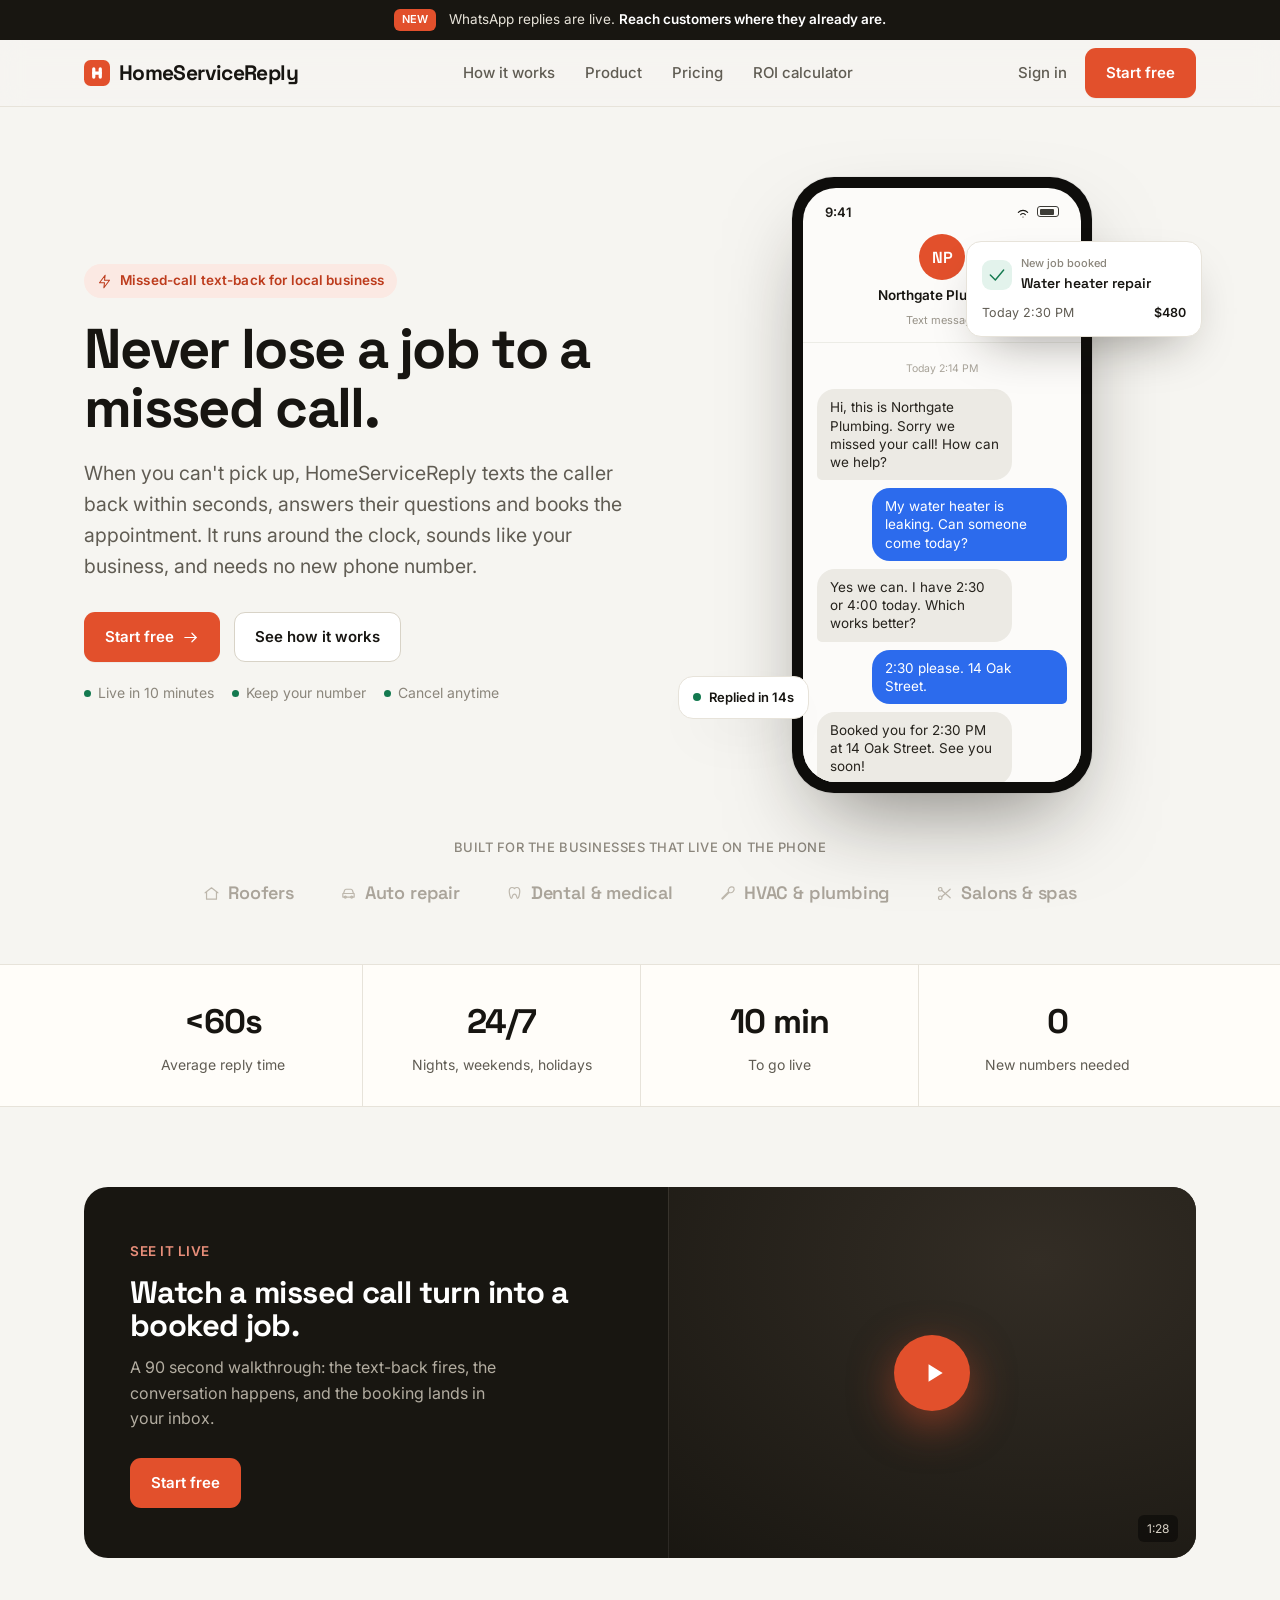
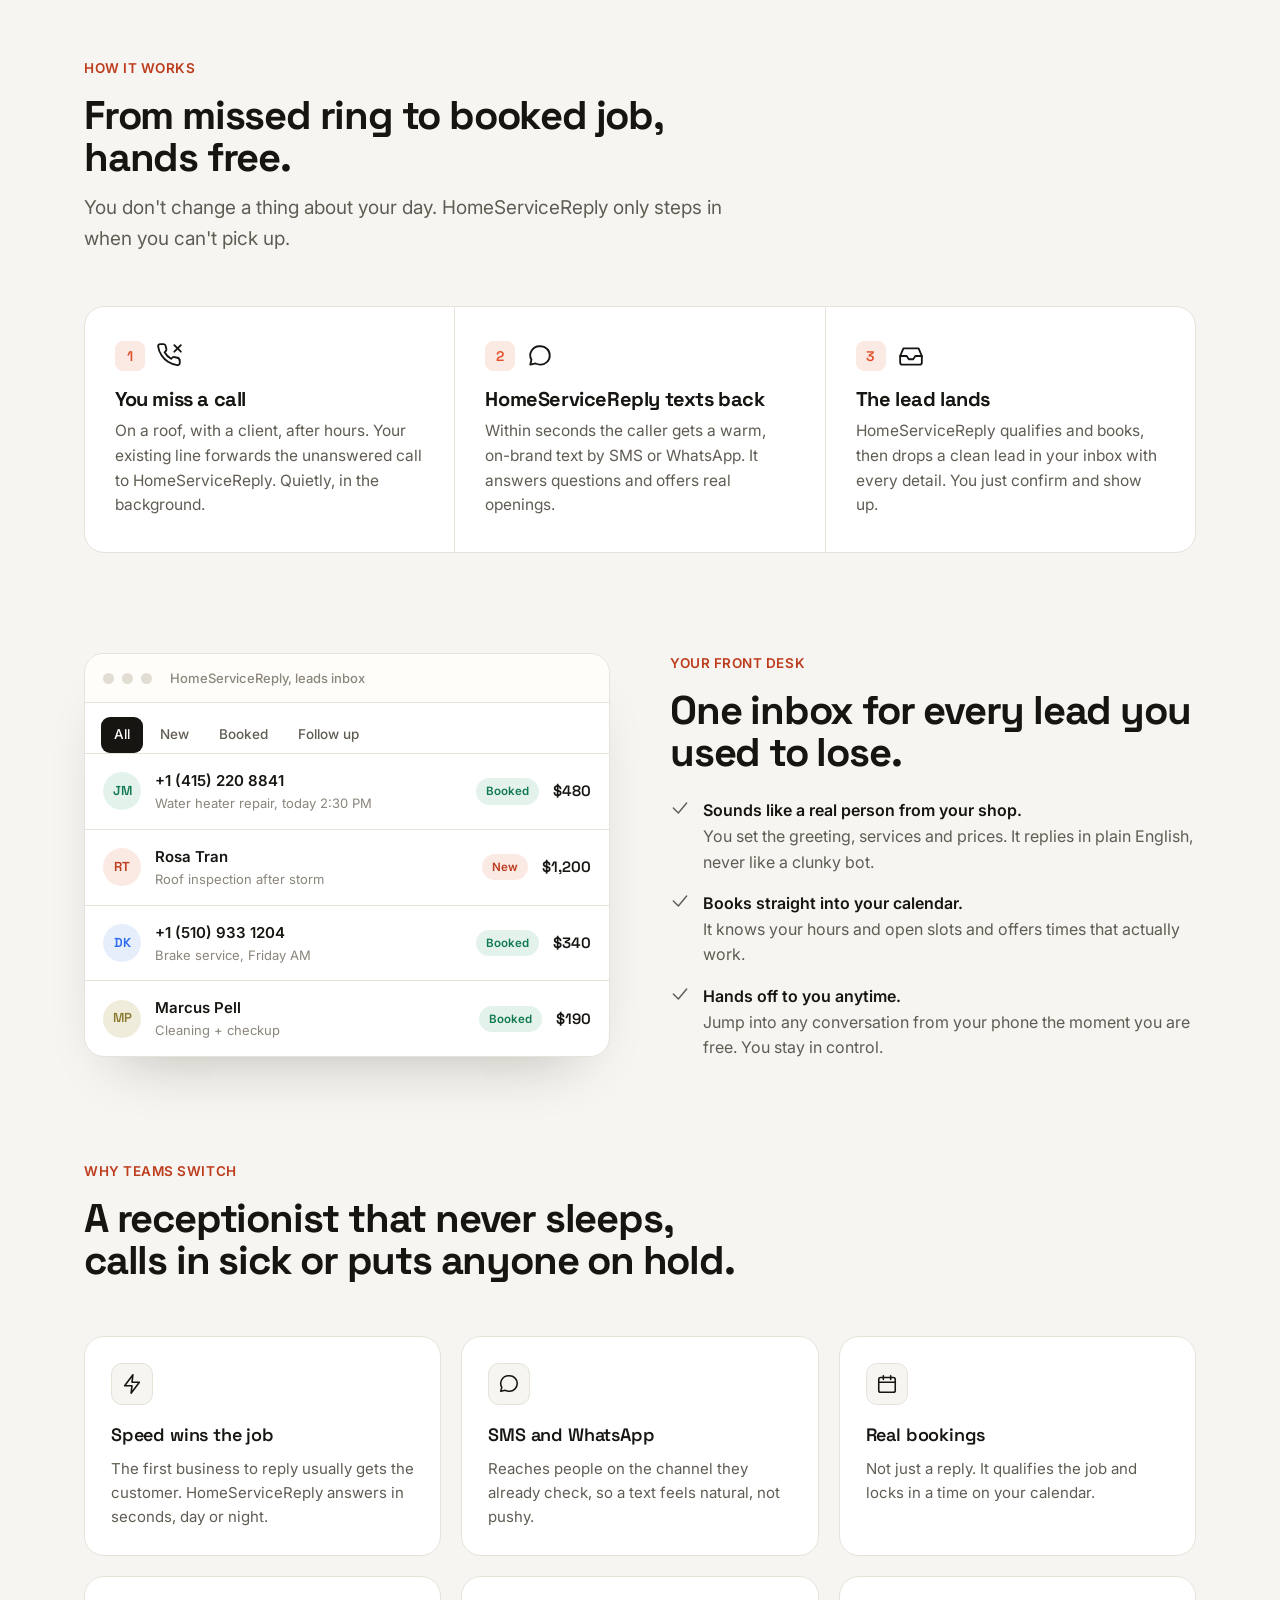
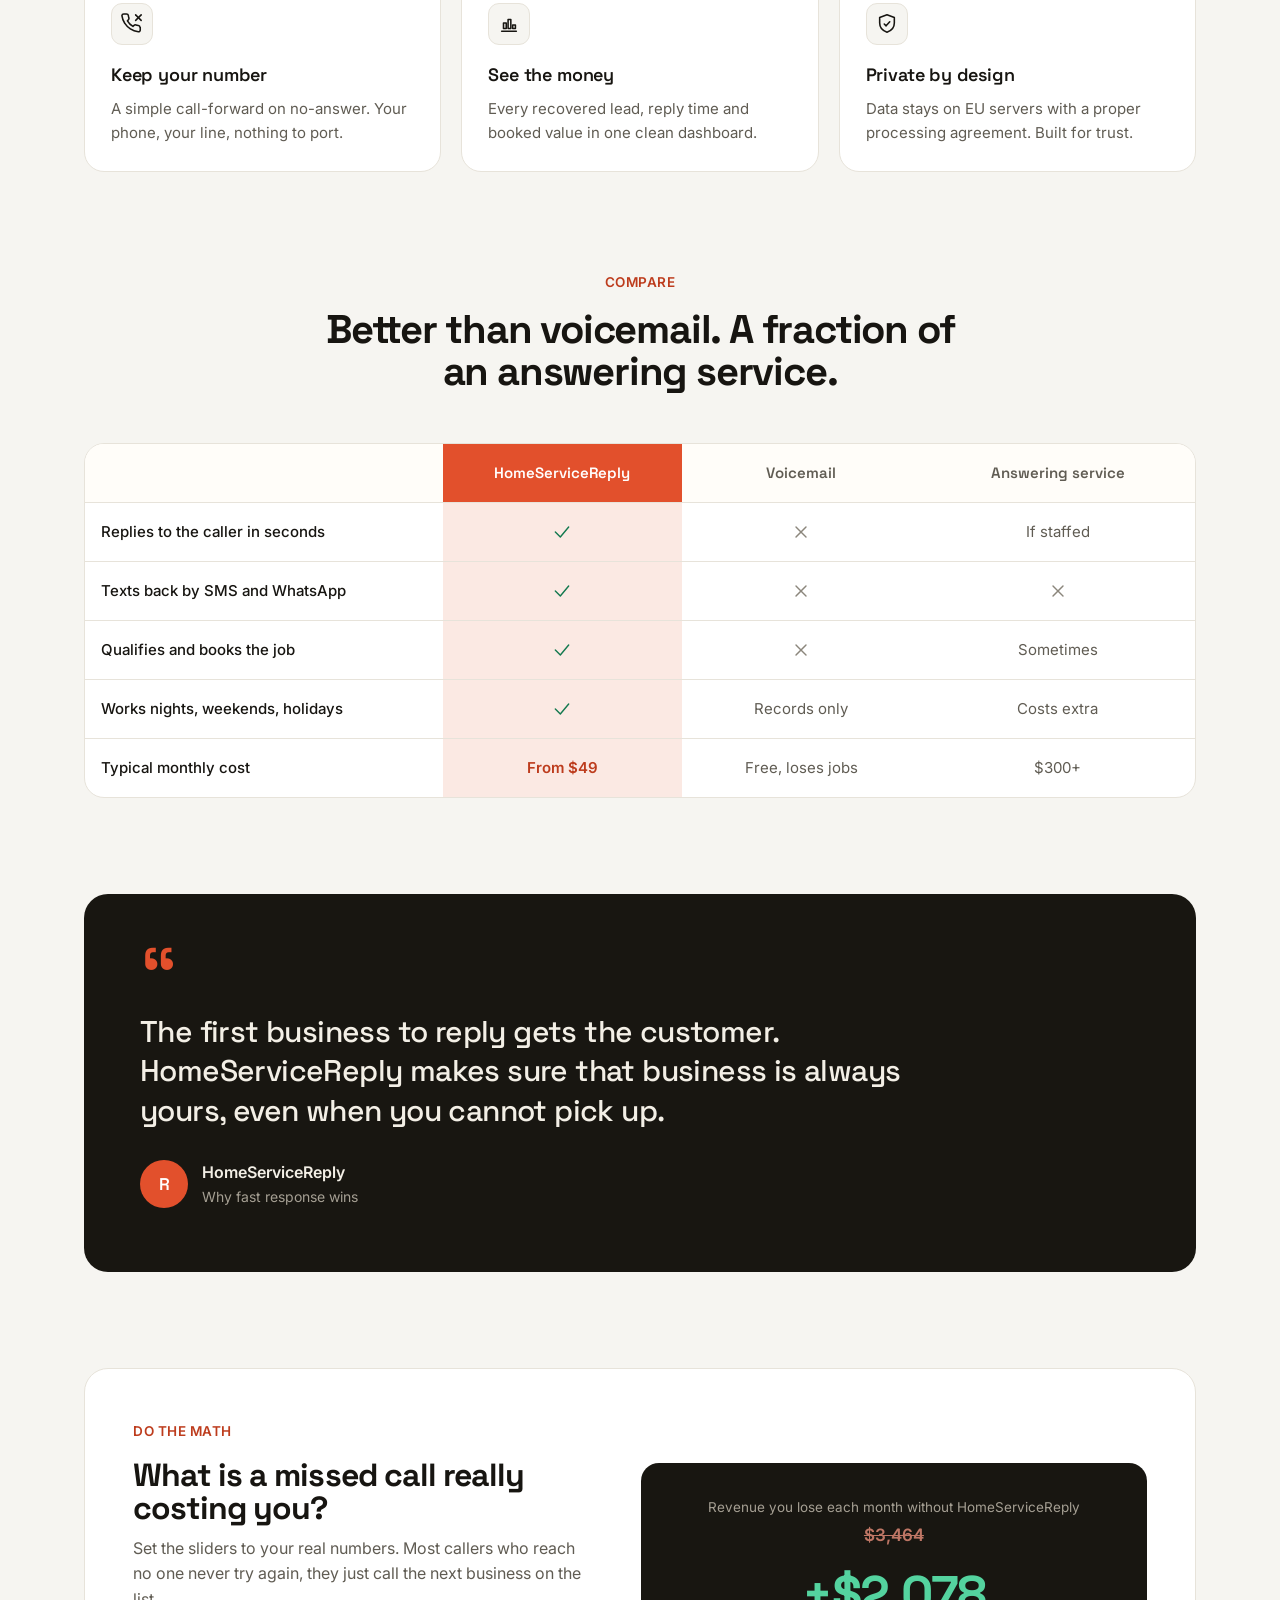
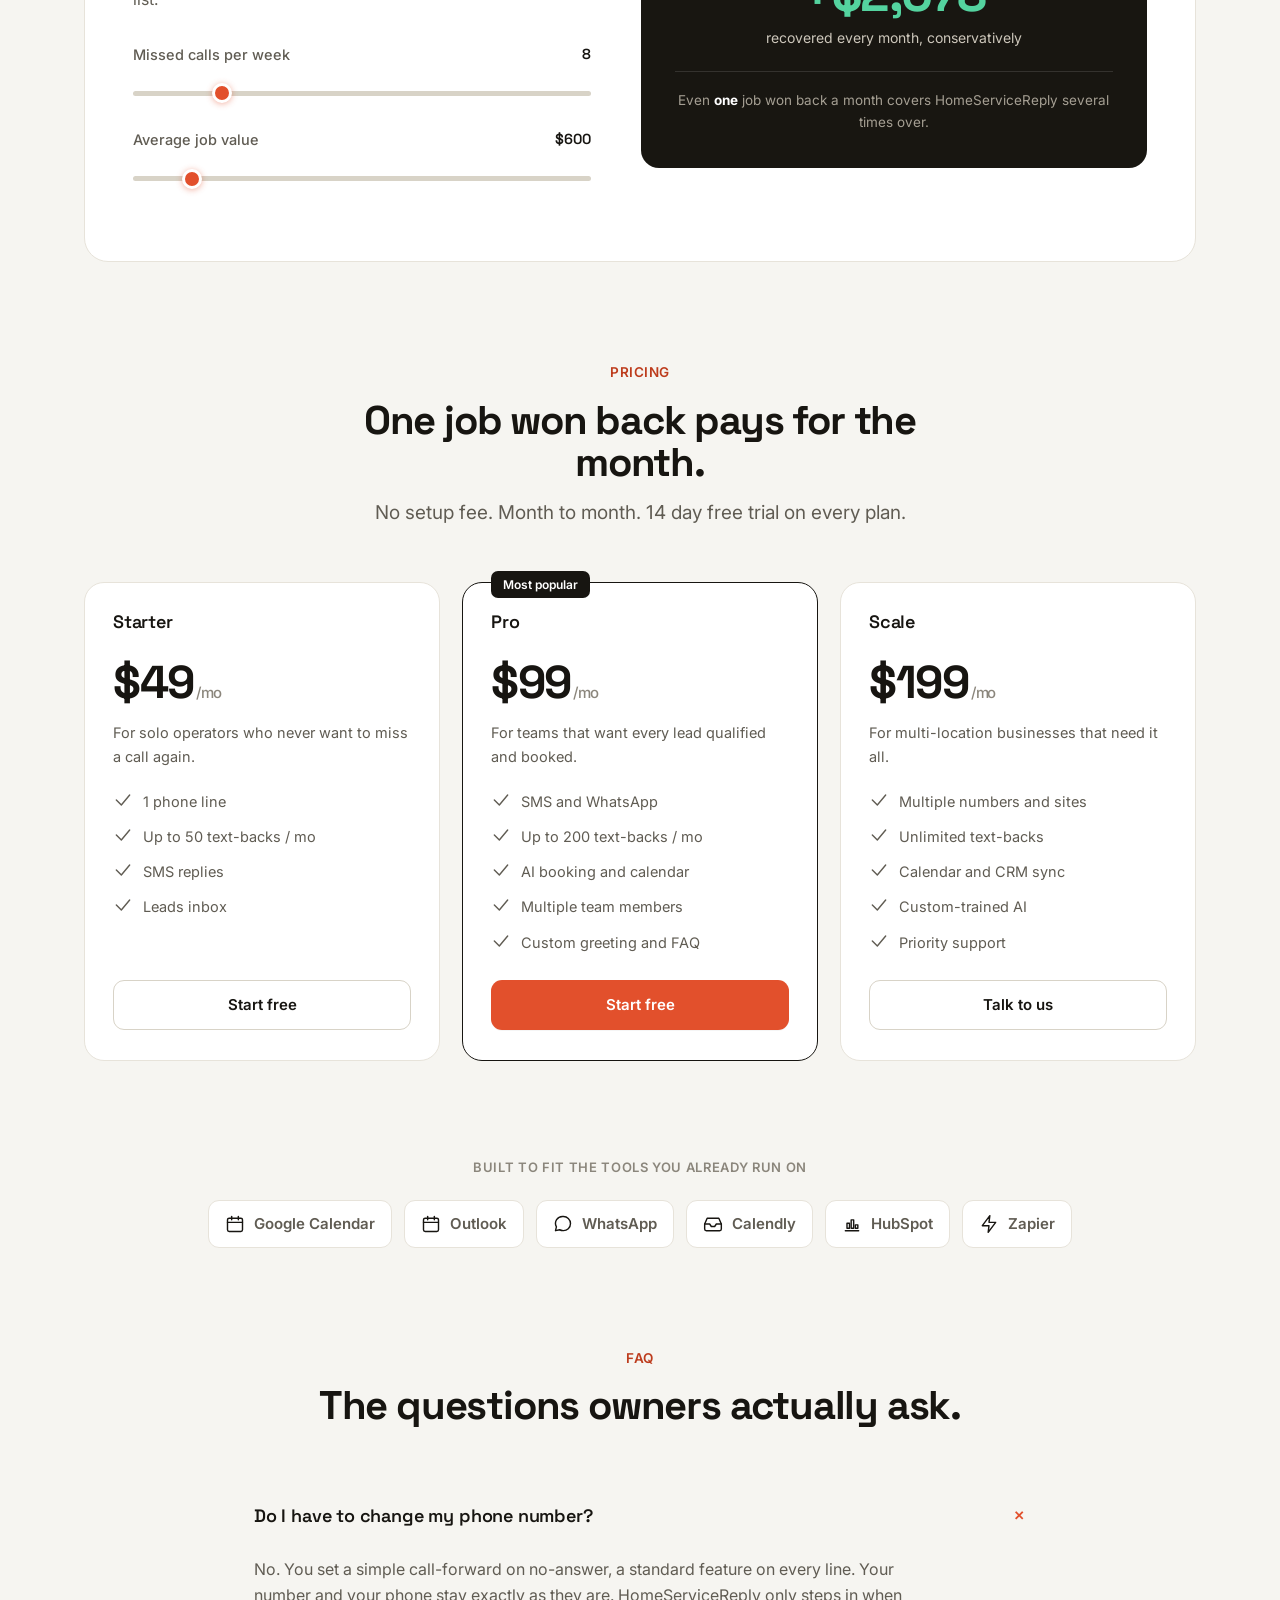
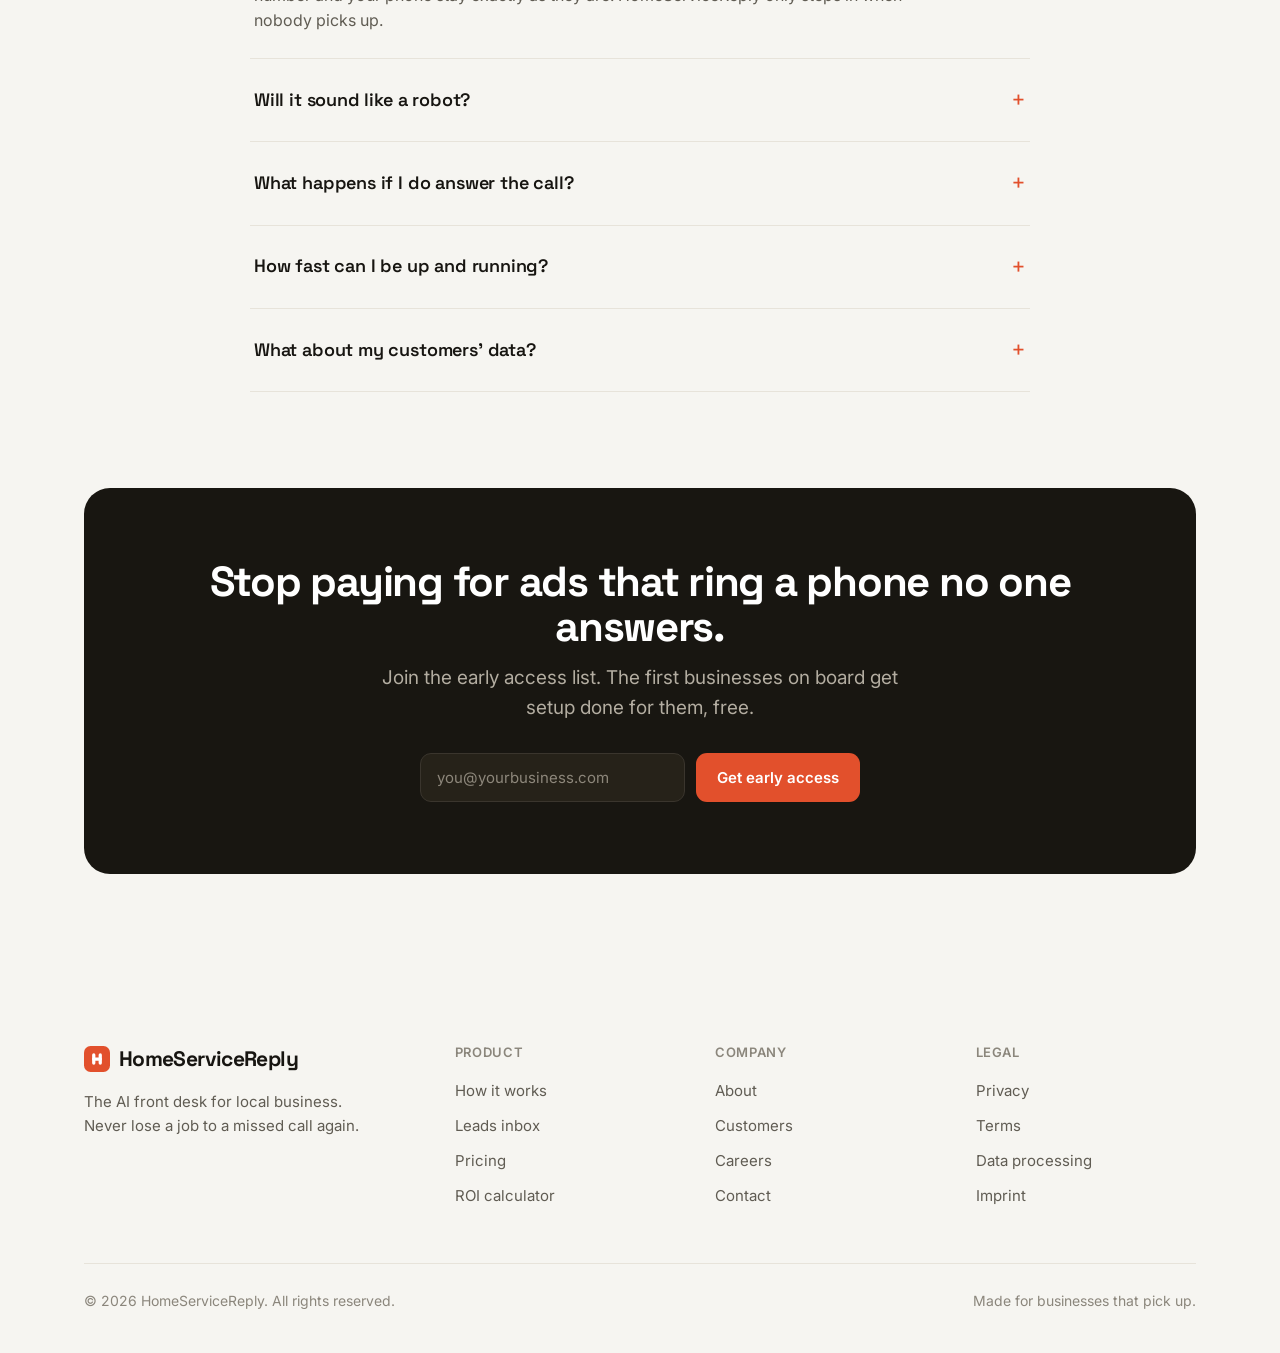
==== commit 69ffb663: "New logo (white H in coral square) + mobile menu - favicon.svg redrawn as a coral rounded square wit" ====
--- a/index.html
+++ b/index.html
@@ -63,9 +63,7 @@
     backdrop-filter:blur(12px);border-bottom:1px solid var(--line)}
   .nav .row{display:flex;align-items:center;justify-content:space-between;height:66px}
   .brand{display:flex;align-items:center;gap:9px;font-family:var(--disp);font-weight:700;font-size:21px;letter-spacing:-.03em}
-  .brand .mk{width:26px;height:26px;border-radius:8px;background:var(--accent);position:relative;flex:none}
-  .brand .mk::after{content:"";position:absolute;inset:7px 7px auto auto;width:9px;height:9px;border:2.5px solid #fff;
-    border-radius:50%;border-right-color:transparent;border-bottom-color:transparent;transform:rotate(35deg)}
+  .brand .mk{width:26px;height:26px;background:url('/favicon.svg') center/contain no-repeat;flex:none}
   .menu{display:flex;align-items:center;gap:30px;font-size:15px;color:var(--ink2);font-weight:500}
   .menu a:hover{color:var(--ink)}
   .navcta{display:flex;align-items:center;gap:18px}
@@ -641,5 +639,6 @@
   document.getElementById('ok').style.display='block';
 };
 </script>
+<script src="/assets/site.js" defer></script>
 </body>
 </html>
